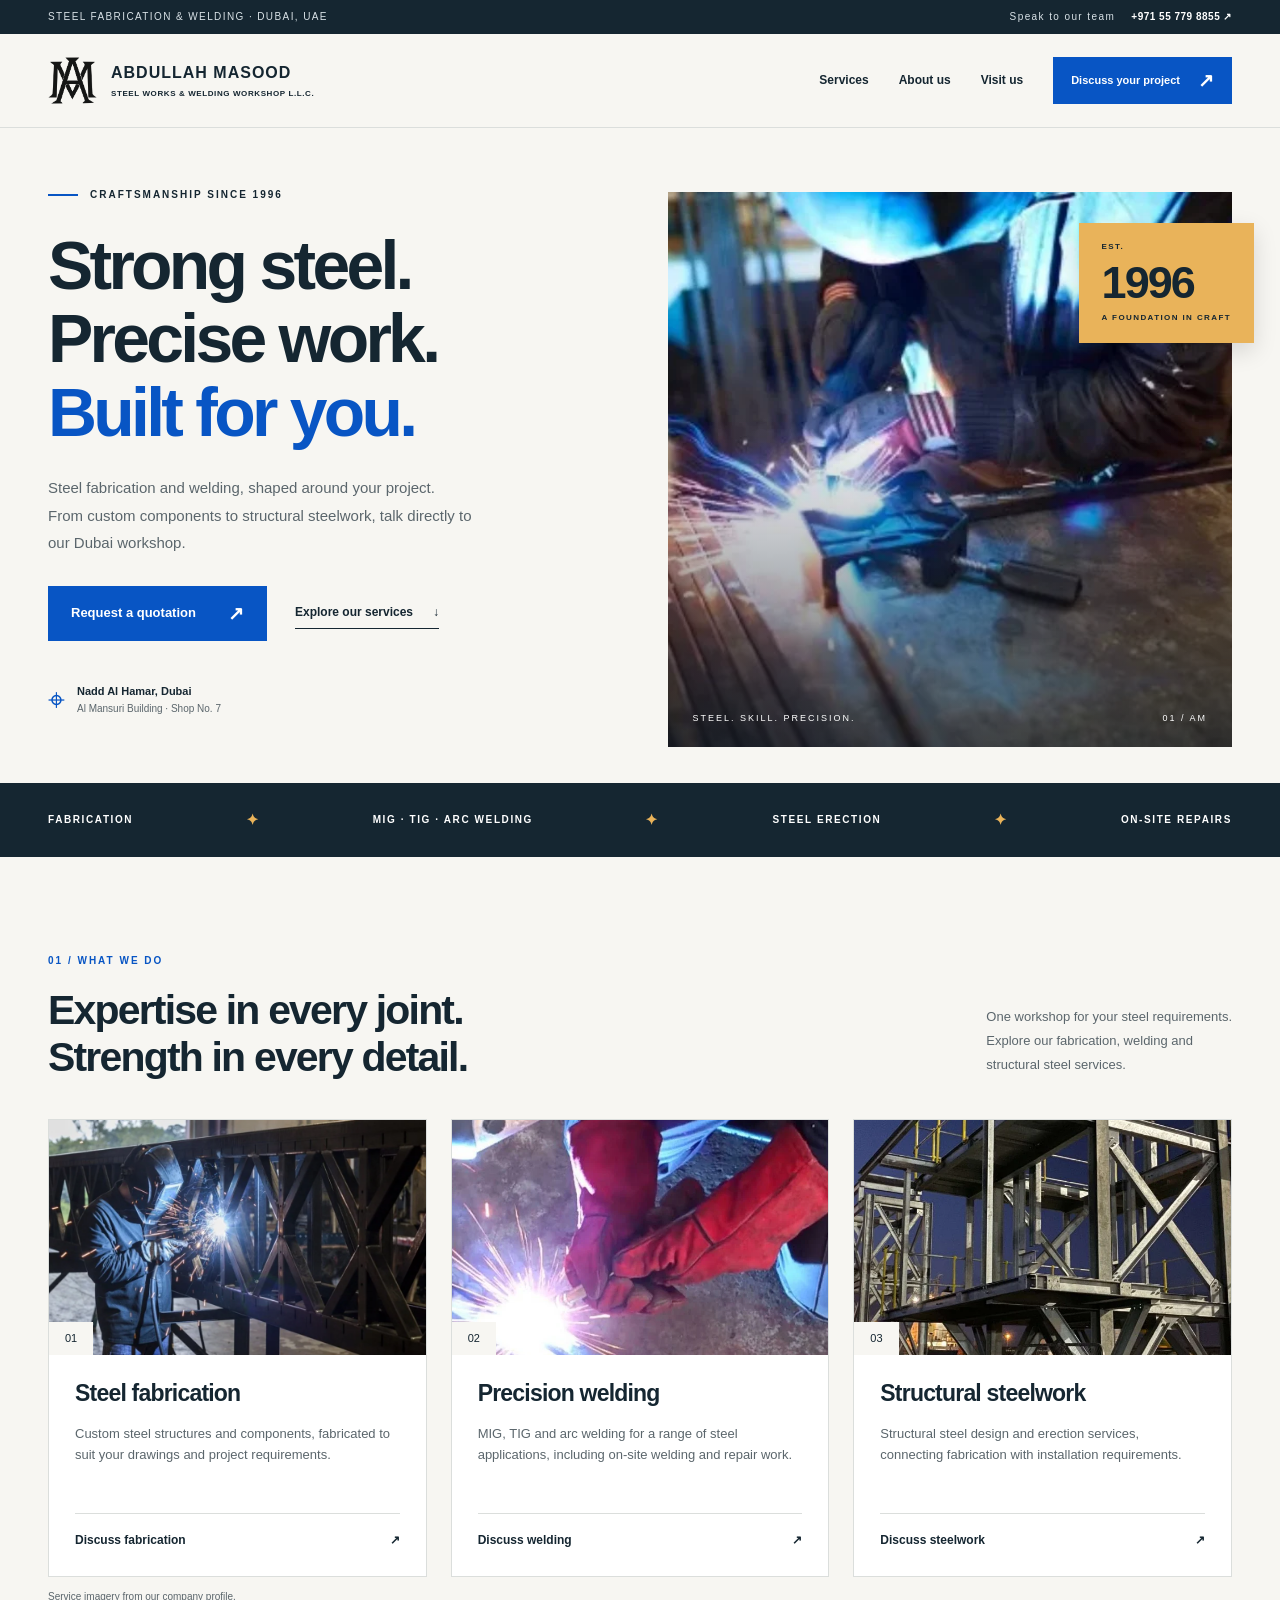
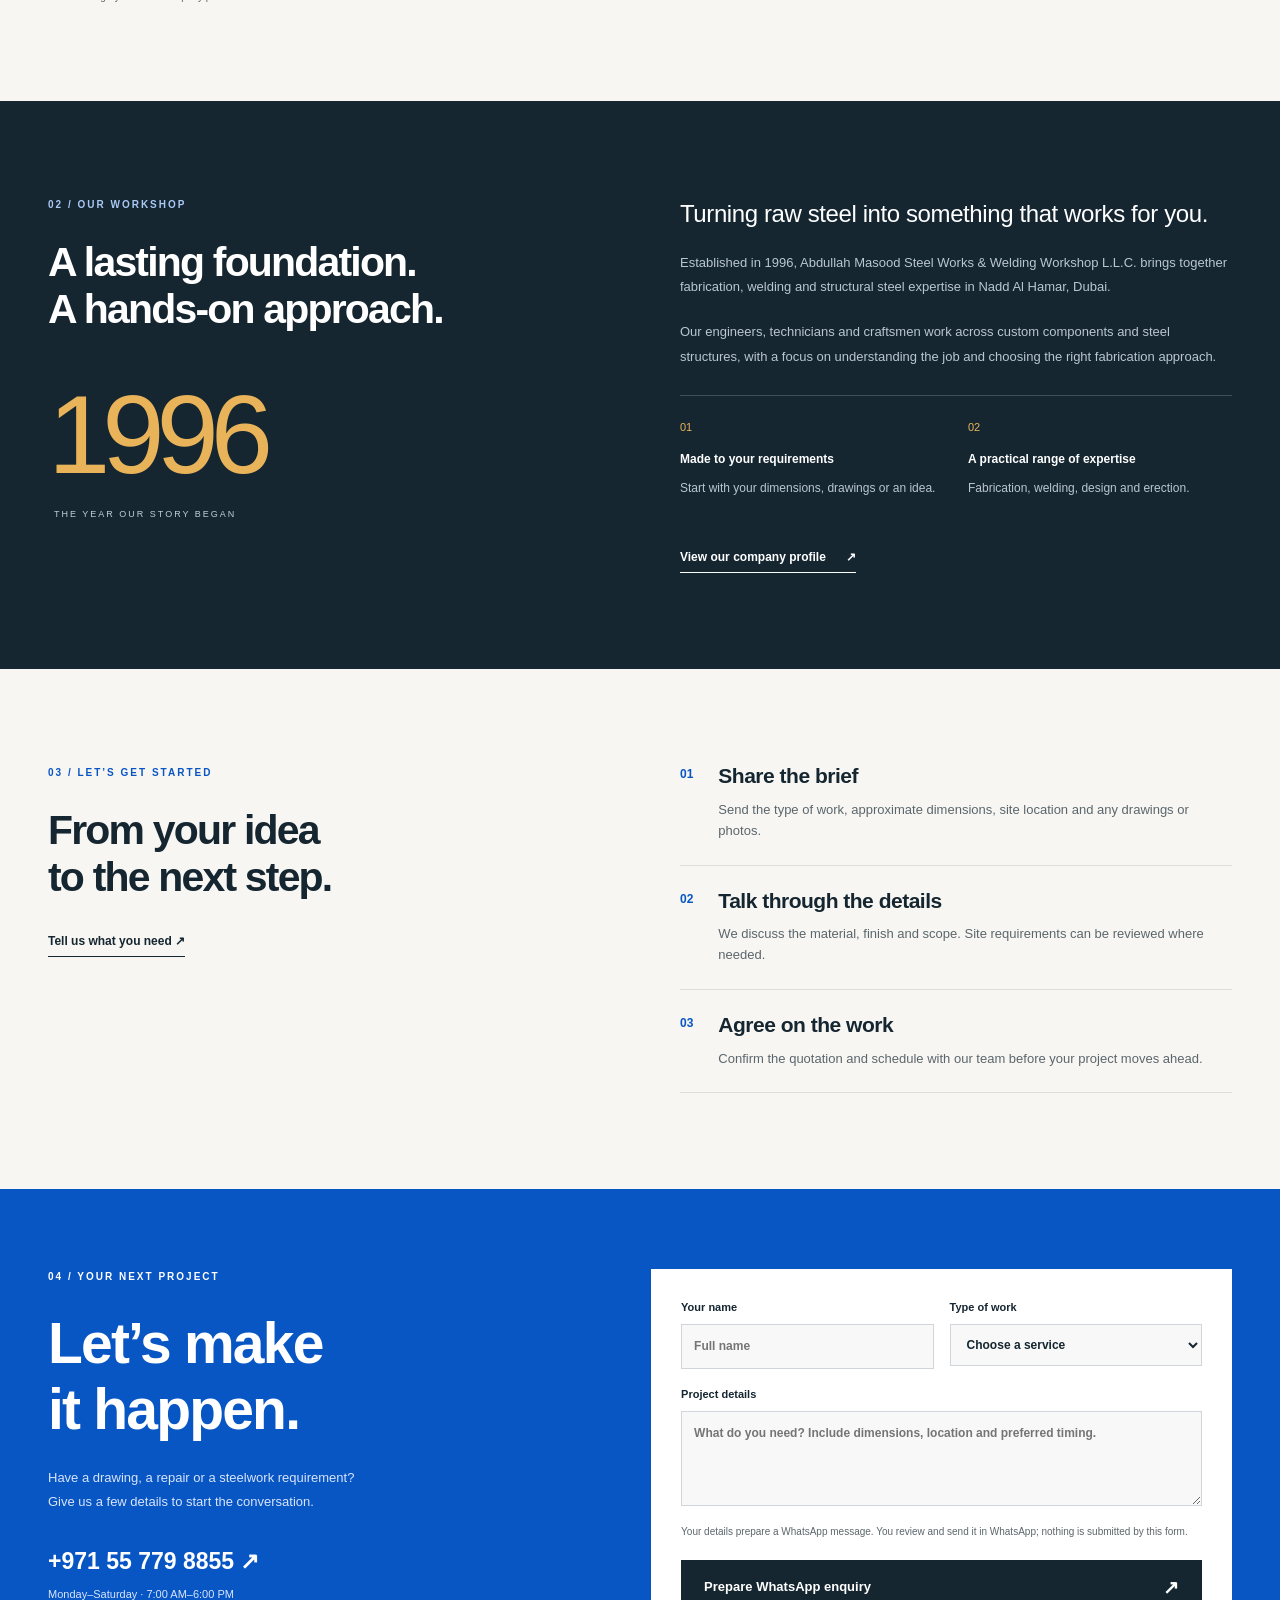
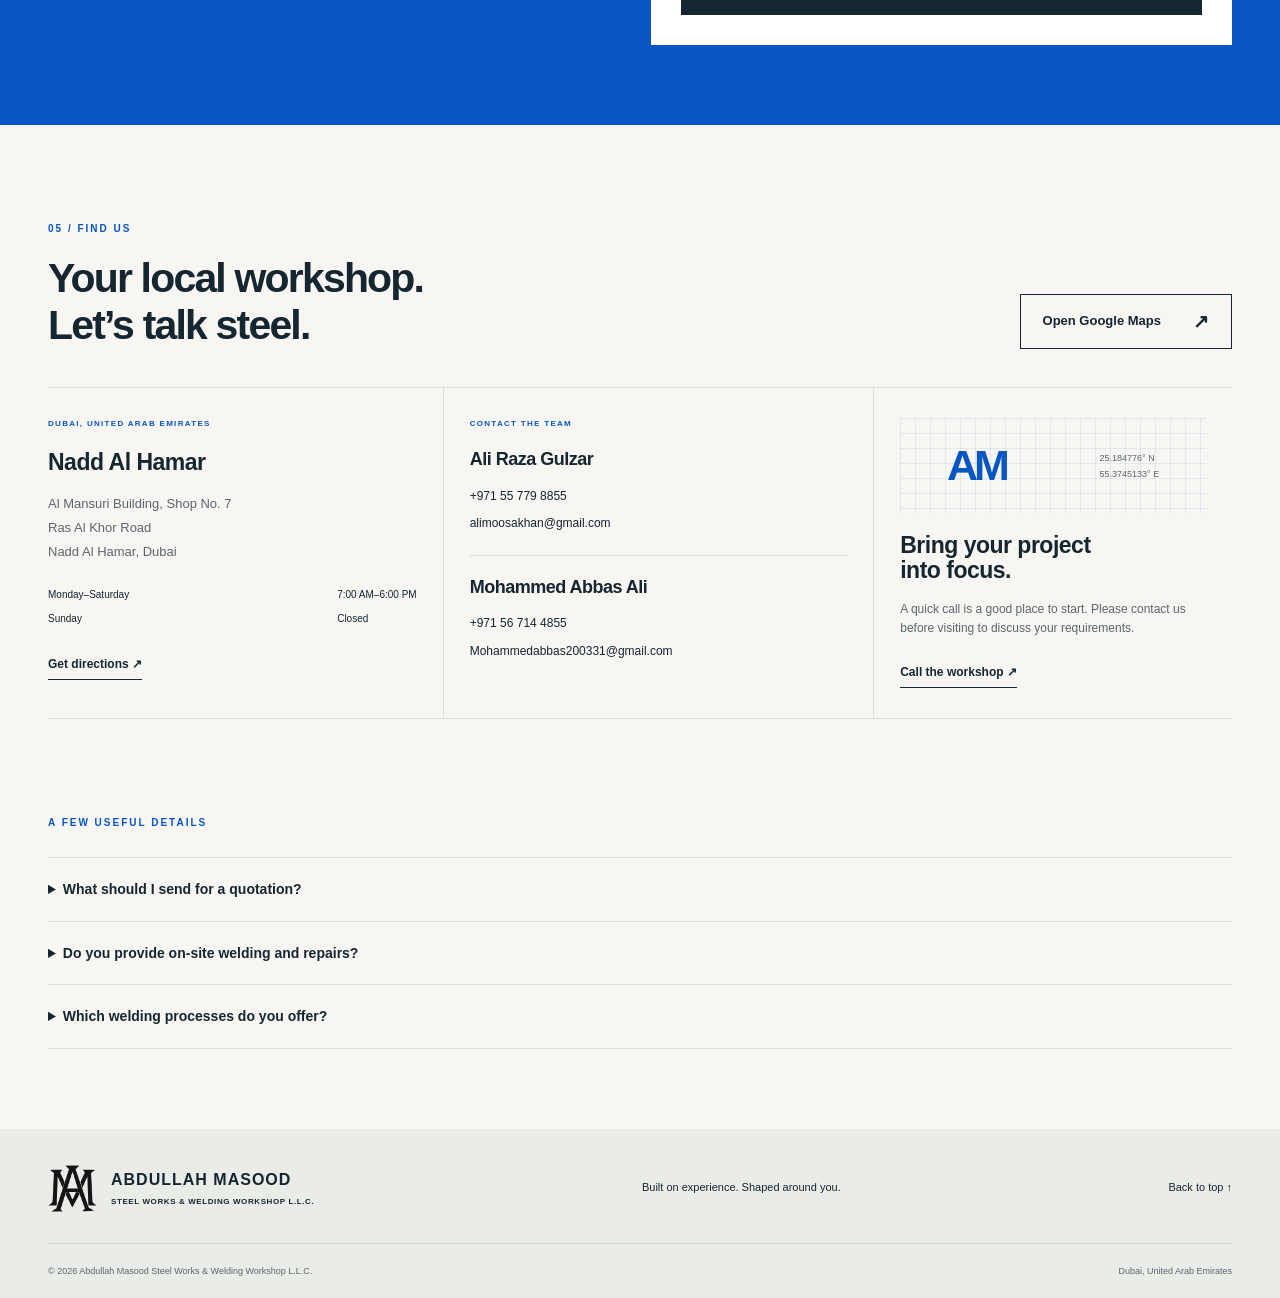
==== index.html @ 9a71a1d5 "Add files via upload" ====
<!doctype html>
<html lang="en">
<head>
  <meta charset="utf-8">
  <meta name="viewport" content="width=device-width,initial-scale=1">
  <meta name="theme-color" content="#102332">
  <title>Steel Fabrication & Welding in Dubai | Abdullah Masood Steel Works</title>
  <meta name="description" content="Abdullah Masood Steel Works & Welding Workshop L.L.C. Established in 1996. Steel fabrication, welding, erection and on-site repairs in Nadd Al Hamar, Dubai. Call 055 779 8855.">
  <meta property="og:title" content="Abdullah Masood | Steel Works & Welding, Dubai">
  <meta property="og:description" content="Steel fabrication. Precision welding. Built around your project. Speak to our Dubai workshop.">
  <meta property="og:type" content="website">
  <link rel="icon" href="assets/logo.png" type="image/png">
  <link rel="preload" as="image" href="assets/hero.webp">
  <link rel="stylesheet" href="styles.css">
  <script src="app.js" defer></script>
  <script type="application/ld+json">{"@context":"https://schema.org","@type":"LocalBusiness","name":"Abdullah Masood Steel Works & Welding Workshop L.L.C.","telephone":"+971557798855","email":"alimoosakhan@gmail.com","foundingDate":"1996","address":{"@type":"PostalAddress","streetAddress":"Al Mansuri Building, Shop No 7, Ras Al Khor Road, Nadd Al Hamar","addressLocality":"Dubai","addressCountry":"AE"},"geo":{"@type":"GeoCoordinates","latitude":25.184776,"longitude":55.3745133},"hasMap":"https://maps.app.goo.gl/dVoTqFdna1GyqknK7","openingHoursSpecification":[{"@type":"OpeningHoursSpecification","dayOfWeek":["Monday","Tuesday","Wednesday","Thursday","Friday","Saturday"],"opens":"07:00","closes":"18:00"}]}</script>
</head>
<body>
<a class="skip" href="#main">Skip to content</a>
<div class="topbar"><div class="wrap"><span>STEEL FABRICATION & WELDING · DUBAI, UAE</span><a href="tel:+971557798855">Speak to our team <b>+971 55 779 8855 ↗</b></a></div></div>
<header class="header"><div class="wrap nav-wrap">
  <a class="brand" href="#home" aria-label="Abdullah Masood home"><img src="assets/logo.png" width="54" height="54" alt="Abdullah Masood logo"><span>ABDULLAH MASOOD<small>STEEL WORKS & WELDING WORKSHOP L.L.C.</small></span></a>
  <button class="menu-toggle" aria-expanded="false" aria-controls="navigation">Menu <span aria-hidden="true">☰</span></button>
  <nav id="navigation" aria-label="Main navigation"><a href="#services">Services</a><a href="#about">About us</a><a href="#contact">Visit us</a><a class="button compact" href="#quote">Discuss your project <span>↗</span></a></nav>
</div></header>
<main id="main">
<section class="hero" id="home"><div class="hero-grid wrap">
  <div class="hero-copy"><p class="eyebrow"><span class="line"></span> CRAFTSMANSHIP SINCE 1996</p><h1>Strong steel.<br>Precise work.<br><em>Built for you.</em></h1><p class="intro">Steel fabrication and welding, shaped around your project. From custom components to structural steelwork, talk directly to our Dubai workshop.</p><div class="actions"><a class="button" href="#quote">Request a quotation <span>↗</span></a><a class="text-link" href="#services">Explore our services <span>↓</span></a></div><div class="hero-detail"><span class="pin" aria-hidden="true">⌖</span><div><b>Nadd Al Hamar, Dubai</b><span>Al Mansuri Building · Shop No. 7</span></div></div></div>
  <div class="hero-visual"><img class="hero-photo" src="assets/hero.webp" width="1070" height="637" alt="Close-up welding photograph from the company profile" fetchpriority="high"><div class="photo-label"><span>STEEL. SKILL. PRECISION.</span><span>01 / AM</span></div><div class="since"><span>EST.</span><strong>1996</strong><span>A FOUNDATION IN CRAFT</span></div></div>
</div></section>
<div class="capabilities"><div class="wrap"><span>FABRICATION</span><i>✦</i><span>MIG · TIG · ARC WELDING</span><i>✦</i><span>STEEL ERECTION</span><i>✦</i><span>ON-SITE REPAIRS</span></div></div>
<section class="section wrap" id="services"><div class="section-head"><div><p class="eyebrow blue">01 / WHAT WE DO</p><h2>Expertise in every joint.<br>Strength in every detail.</h2></div><p>One workshop for your steel requirements.<br>Explore our fabrication, welding and<br class="desktop"> structural steel services.</p></div>
<div class="service-grid">
<article class="service-card"><div class="service-image"><img src="assets/fabrication.webp" width="1028" height="582" loading="lazy" alt="Steel fabrication imagery from the company profile"><span>01</span></div><div class="service-body"><h3>Steel fabrication</h3><p>Custom steel structures and components, fabricated to suit your drawings and project requirements.</p><a href="#quote" data-service="Steel fabrication">Discuss fabrication <span>↗</span></a></div></article>
<article class="service-card"><div class="service-image"><img src="assets/welding.webp" width="724" height="839" loading="lazy" alt="Welding process shown in the company profile"><span>02</span></div><div class="service-body"><h3>Precision welding</h3><p>MIG, TIG and arc welding for a range of steel applications, including on-site welding and repair work.</p><a href="#quote" data-service="Welding & repairs">Discuss welding <span>↗</span></a></div></article>
<article class="service-card"><div class="service-image"><img src="assets/structure.webp" width="680" height="955" loading="lazy" alt="Structural steel frame illustrated in the company profile"><span>03</span></div><div class="service-body"><h3>Structural steelwork</h3><p>Structural steel design and erection services, connecting fabrication with installation requirements.</p><a href="#quote" data-service="Structural steelwork">Discuss steelwork <span>↗</span></a></div></article>
</div><p class="image-note">Service imagery from our company profile.</p></section>
<section class="about section" id="about"><div class="wrap about-grid"><div class="about-title"><p class="eyebrow">02 / OUR WORKSHOP</p><h2>A lasting foundation.<br>A hands-on approach.</h2><div class="year-mark">1996<span>THE YEAR OUR STORY BEGAN</span></div></div><div class="about-copy"><p class="lead">Turning raw steel into something that works for you.</p><p>Established in 1996, Abdullah Masood Steel Works & Welding Workshop L.L.C. brings together fabrication, welding and structural steel expertise in Nadd Al Hamar, Dubai.</p><p>Our engineers, technicians and craftsmen work across custom components and steel structures, with a focus on understanding the job and choosing the right fabrication approach.</p><div class="values"><div><span>01</span><b>Made to your requirements</b><p>Start with your dimensions, drawings or an idea.</p></div><div><span>02</span><b>A practical range of expertise</b><p>Fabrication, welding, design and erection.</p></div></div><a class="text-link light" href="assets/company-profile.pdf" target="_blank" rel="noopener">View our company profile <span>↗</span></a></div></div></section>
<section class="section wrap process"><div><p class="eyebrow blue">03 / LET’S GET STARTED</p><h2>From your idea<br>to the next step.</h2><a class="text-link" href="#quote">Tell us what you need ↗</a></div><ol><li><span>01</span><div><h3>Share the brief</h3><p>Send the type of work, approximate dimensions, site location and any drawings or photos.</p></div></li><li><span>02</span><div><h3>Talk through the details</h3><p>We discuss the material, finish and scope. Site requirements can be reviewed where needed.</p></div></li><li><span>03</span><div><h3>Agree on the work</h3><p>Confirm the quotation and schedule with our team before your project moves ahead.</p></div></li></ol></section>
<section class="quote-section" id="quote"><div class="wrap quote-grid"><div><p class="eyebrow">04 / YOUR NEXT PROJECT</p><h2>Let’s make<br>it happen.</h2><p>Have a drawing, a repair or a steelwork requirement?<br>Give us a few details to start the conversation.</p><a class="quote-phone" href="tel:+971557798855">+971 55 779 8855 ↗</a><span class="quote-hours">Monday–Saturday · 7:00 AM–6:00 PM</span></div><form id="quote-form"><div class="form-row"><label>Your name<input name="name" autocomplete="name" maxlength="80" required placeholder="Full name"></label><label>Type of work<select name="service" id="service" required><option value="">Choose a service</option><option>Steel fabrication</option><option>Welding & repairs</option><option>Structural steelwork</option><option>Other enquiry</option></select></label></div><label>Project details<textarea name="details" rows="3" maxlength="1500" required placeholder="What do you need? Include dimensions, location and preferred timing."></textarea></label><p class="form-help">Your details prepare a WhatsApp message. You review and send it in WhatsApp; nothing is submitted by this form.</p><button class="button quote-submit" type="submit">Prepare WhatsApp enquiry <span>↗</span></button><div id="enquiry-result" hidden aria-live="polite"><p>Your enquiry is ready. Open WhatsApp to review it and attach any drawings or photos.</p><a id="whatsapp-enquiry" class="text-link" target="_blank" rel="noopener">Continue in WhatsApp ↗</a></div><noscript><p>Call <a href="tel:+971557798855">055 779 8855</a> or <a href="mailto:alimoosakhan@gmail.com">email the workshop</a> to request a quotation.</p></noscript></form></div></section>
<section class="section wrap" id="contact"><div class="section-head"><div><p class="eyebrow blue">05 / FIND US</p><h2>Your local workshop.<br>Let’s talk steel.</h2></div><a class="button outline" href="https://maps.app.goo.gl/dVoTqFdna1GyqknK7" target="_blank" rel="noopener">Open Google Maps <span>↗</span></a></div><div class="contact-grid"><div class="address-panel"><span class="eyebrow blue">DUBAI, UNITED ARAB EMIRATES</span><h3>Nadd Al Hamar</h3><address>Al Mansuri Building, Shop No. 7<br>Ras Al Khor Road<br>Nadd Al Hamar, Dubai</address><div class="hours"><span>Monday–Saturday</span><b>7:00 AM–6:00 PM</b><span>Sunday</span><b>Closed</b></div><a class="text-link" href="https://maps.app.goo.gl/dVoTqFdna1GyqknK7" target="_blank" rel="noopener">Get directions ↗</a></div><div class="contact-person"><p class="eyebrow blue">CONTACT THE TEAM</p><h3>Ali Raza Gulzar</h3><a href="tel:+971557798855">+971 55 779 8855</a><a href="mailto:alimoosakhan@gmail.com">alimoosakhan@gmail.com</a><hr><h3>Mohammed Abbas Ali</h3><a href="tel:+971567144855">+971 56 714 4855</a><a href="mailto:Mohammedabbas200331@gmail.com">Mohammedabbas200331@gmail.com</a></div><div class="contact-note"><div class="grid-art" aria-hidden="true"><span>AM</span><i>25.184776° N<br>55.3745133° E</i></div><h3>Bring your project<br>into focus.</h3><p>A quick call is a good place to start. Please contact us before visiting to discuss your requirements.</p><a class="text-link" href="tel:+971557798855">Call the workshop ↗</a></div></div></section>
<section class="wrap faq"><p class="eyebrow blue">A FEW USEFUL DETAILS</p><details><summary>What should I send for a quotation?</summary><p>Send your dimensions, preferred material and finish, site location and any drawings or reference photos. The team will discuss anything else needed to assess the work.</p></details><details><summary>Do you provide on-site welding and repairs?</summary><p>Yes. On-site welding and repair solutions are included in our services. Contact the workshop to discuss your location, access and the work required.</p></details><details><summary>Which welding processes do you offer?</summary><p>Our company profile lists MIG, TIG and arc welding. The appropriate process depends on the material and project requirements.</p></details></section>
</main>
<footer><div class="wrap footer-top"><a class="brand" href="#home"><img src="assets/logo.png" width="48" height="48" alt=""><span>ABDULLAH MASOOD<small>STEEL WORKS & WELDING WORKSHOP L.L.C.</small></span></a><span>Built on experience. Shaped around you.</span><a href="#home">Back to top ↑</a></div><div class="wrap footer-bottom"><span>© <span id="year">2026</span> Abdullah Masood Steel Works & Welding Workshop L.L.C.</span><span>Dubai, United Arab Emirates</span></div></footer>
<div class="mobile-actions"><a href="tel:+971557798855">Call workshop ↗</a><a href="#quote">Request a quote ↗</a></div>
</body></html>
---- styles.css ----
:root{--ink:#152631;--muted:#5b666c;--blue:#0855c4;--cream:#f7f6f2;--line:#dbdedc;--gold:#e9b35a}*{box-sizing:border-box}html{scroll-behavior:smooth;scroll-padding-top:100px}body{margin:0;font-family:Arial,Helvetica,sans-serif;color:var(--ink);background:var(--cream);line-height:1.6}a{color:inherit;text-decoration:none}button,input,select,textarea{font:inherit}button,a,input,textarea,select,summary{-webkit-tap-highlight-color:transparent}a:focus-visible,button:focus-visible,input:focus-visible,select:focus-visible,textarea:focus-visible,summary:focus-visible{outline:3px solid #c38b31;outline-offset:5px}img{max-width:100%;display:block}p{margin:0 0 20px}.wrap{width:min(1240px,calc(100% - 96px));margin:auto}.topbar{background:var(--ink);color:#d9e2e7;font-size:10px;letter-spacing:1.4px;padding:9px 0}.topbar .wrap{display:flex;justify-content:space-between}.topbar b{margin-left:12px;color:white;letter-spacing:.5px}.header{position:sticky;top:0;background:rgba(247,246,242,.98);z-index:20;border-bottom:1px solid var(--line)}.nav-wrap{display:flex;justify-content:space-between;align-items:center;min-height:93px;gap:20px}.brand{display:flex;gap:14px;align-items:center;flex-shrink:0}.brand img{width:49px;height:49px;object-fit:contain;mix-blend-mode:multiply}.brand span{font-size:16px;font-weight:800;letter-spacing:1px;line-height:1.4}.brand small{display:block;font-size:8px;letter-spacing:.6px;margin-top:4px}nav{display:flex;align-items:center;gap:30px;font-size:12px;font-weight:600}nav>a:not(.button):hover,.text-link:hover{color:var(--blue)}.button{display:inline-flex;align-items:center;justify-content:space-between;gap:32px;padding:16px 22px;background:var(--blue);color:white;font-weight:600;font-size:13px;border:1px solid var(--blue);cursor:pointer;transition:background .2s,transform .2s}.button:hover{background:#073b85;transform:translateY(-2px)}.button span{font-size:19px;line-height:1}.button.compact{padding:13px 17px;gap:18px;font-size:11px}.menu-toggle{display:none}.hero{overflow:hidden}.hero-grid{display:grid;grid-template-columns:1fr 1fr;min-height:655px;gap:55px;align-items:center}.hero-copy{padding:58px 0}.eyebrow{font-size:10px;font-weight:700;letter-spacing:2px;margin-bottom:26px;display:flex;align-items:center;gap:12px}.blue{color:var(--blue)}.line{display:inline-block;width:30px;height:2px;background:var(--blue)}h1,h2,h3{line-height:1.08;letter-spacing:-1.7px;margin:0}h1{font-size:clamp(52px,5.3vw,76px);font-weight:700;letter-spacing:-3.7px}h1 em{font-style:normal;color:var(--blue)}.intro{color:var(--muted);font-size:15px;line-height:1.85;max-width:425px;margin:25px 0 29px}.actions{display:flex;gap:28px;align-items:center;flex-wrap:wrap}.text-link{display:inline-flex;gap:20px;align-items:center;font-size:12px;font-weight:700;border-bottom:1px solid currentColor;padding:5px 0}.hero-detail{display:flex;align-items:center;gap:12px;margin-top:35px;font-size:11px}.hero-detail b,.hero-detail div span{display:block}.hero-detail div span{color:var(--muted);font-size:10px}.pin{font-size:30px;color:var(--blue)}.hero-visual{position:relative;height:555px;align-self:end;margin-bottom:36px}.hero-photo{height:100%;width:100%;object-fit:cover;object-position:47% center}.hero-visual:before{content:'';position:absolute;inset:0;background:linear-gradient(0deg,rgba(6,19,34,.65),transparent 60%);z-index:1}.photo-label{position:absolute;bottom:22px;left:25px;right:25px;display:flex;justify-content:space-between;font-size:9px;letter-spacing:2px;color:white;z-index:2}.since{position:absolute;top:31px;right:-22px;background:var(--gold);color:var(--ink);padding:18px 23px;z-index:2;box-shadow:0 8px 22px #0002}.since span{display:block;font-size:8px;font-weight:700;letter-spacing:1.4px}.since strong{display:block;font-size:45px;letter-spacing:-2px;line-height:1.3}.capabilities{background:var(--ink);color:white;padding:25px 0}.capabilities .wrap{display:flex;align-items:center;justify-content:space-between;gap:20px;font-size:10px;letter-spacing:1.6px;font-weight:600}.capabilities i{font-size:15px;color:var(--gold);font-style:normal}.section{padding-top:96px;padding-bottom:96px}.section-head{display:flex;justify-content:space-between;align-items:end;gap:45px;margin-bottom:38px}.section-head .eyebrow{margin-bottom:18px}h2{font-size:clamp(32px,3.2vw,45px);letter-spacing:-1.8px;line-height:1.15}.section-head>p{font-size:13px;color:var(--muted);line-height:1.85;margin-bottom:4px}.service-grid{display:grid;grid-template-columns:repeat(3,1fr);gap:24px}.service-card{background:white;border:1px solid var(--line)}.service-image{height:235px;position:relative;overflow:hidden;background:#d8dce0}.service-image img{height:100%;width:100%;object-fit:cover;transition:transform .4s}.service-card:hover img{transform:scale(1.04)}.service-image>span{position:absolute;left:0;bottom:0;background:var(--cream);font-size:11px;padding:8px 16px}.service-body{padding:26px}.service-body h3{font-size:23px;letter-spacing:-.8px}.service-body p{font-size:13px;color:var(--muted);margin:18px 0 23px;min-height:66px}.service-body a{display:flex;justify-content:space-between;font-size:12px;font-weight:bold;border-top:1px solid var(--line);padding-top:17px}.service-body a:hover{color:var(--blue)}.image-note{font-size:10px;color:var(--muted);margin:12px 0 0}.about{background:var(--ink);color:white}.about-grid{display:grid;grid-template-columns:1fr 1fr;gap:80px}.about-title .eyebrow{color:#a9c8f3}.year-mark{font-size:112px;letter-spacing:-8px;line-height:1.1;color:var(--gold);margin-top:40px}.year-mark span{font-size:9px;letter-spacing:2px;color:#c2cdd4;display:block;margin:13px 0 0 6px}.about-copy>p{color:#bac6cf;font-size:13px;line-height:1.9}.about-copy .lead{font-size:24px;line-height:1.4;color:white;letter-spacing:-.4px}.values{display:grid;grid-template-columns:1fr 1fr;gap:24px;border-top:1px solid #ffffff30;padding-top:23px;margin:25px 0}.values span{color:var(--gold);display:block;font-size:11px;margin-bottom:9px}.values b{font-size:12px}.values p{color:#bac6cf;font-size:12px;line-height:1.7;margin-top:7px}.light:hover{color:var(--gold)}.process{display:grid;grid-template-columns:1fr 1fr;gap:80px}.process .text-link{margin-top:25px}.process ol{list-style:none;margin:0;padding:0}.process li{display:flex;gap:25px;border-bottom:1px solid var(--line);padding:0 0 23px;margin-bottom:24px}.process li:last-child{margin-bottom:0}.process li>span{font-size:12px;color:var(--blue);font-weight:bold}.process h3{font-size:21px;letter-spacing:-.5px;margin-bottom:12px}.process li p{font-size:13px;color:var(--muted);margin:0}.quote-section{background:var(--blue);color:white;padding:80px 0}.quote-grid{display:grid;grid-template-columns:1fr 1.1fr;gap:75px}.quote-grid h2{font-size:57px;margin-bottom:24px}.quote-grid>div>p:not(.eyebrow){font-size:13px;color:#d8e5fc;line-height:1.8}.quote-phone{font-size:23px;font-weight:bold;display:block;margin-top:30px}.quote-hours{display:block;font-size:11px;color:#d8e5fc;margin-top:6px}form{background:white;color:var(--ink);padding:30px}.form-row{display:grid;grid-template-columns:1fr 1fr;gap:16px}label{display:block;font-size:11px;font-weight:bold;margin-bottom:17px}input,select,textarea{width:100%;min-width:0;background:#f7f8f7;border:1px solid #cfd5da;border-radius:0;color:var(--ink);padding:12px;font-size:12px;margin-top:7px}textarea{resize:vertical;min-height:95px}.form-help{font-size:10px;color:var(--muted);line-height:1.6;margin-top:-4px}.quote-submit{width:100%;background:var(--ink);border-color:var(--ink)}#enquiry-result{border-left:3px solid var(--blue);padding:12px 16px;background:#eff5ff;margin-top:18px}#enquiry-result p{font-size:12px;margin-bottom:4px}.outline{background:transparent;border-color:var(--ink);color:var(--ink)}.outline:hover{color:white;background:var(--ink)}.contact-grid{display:grid;grid-template-columns:1.1fr 1.2fr 1fr;border-top:1px solid var(--line);border-bottom:1px solid var(--line)}.contact-grid>div{padding:30px 26px}.contact-grid>div:first-child{padding-left:0}.contact-grid>div+div{border-left:1px solid var(--line)}.contact-grid h3{font-size:23px;letter-spacing:-.5px;margin-bottom:17px}.contact-grid .eyebrow{font-size:8px;letter-spacing:1.3px;margin-bottom:19px}address{font-style:normal;font-size:13px;line-height:1.85;color:var(--muted)}.hours{display:grid;grid-template-columns:1fr auto;gap:8px;font-size:10px;margin:23px 0}.hours b{font-weight:500}.contact-person>a{display:block;font-size:12px;overflow-wrap:anywhere;margin-bottom:8px}.contact-person>a:hover{color:var(--blue)}.contact-person h3{font-size:18px}.contact-person hr{border:0;border-top:1px solid var(--line);margin:22px 0}.contact-note p{font-size:12px;color:var(--muted)}.grid-art{height:95px;background:linear-gradient(#0855c416 1px,transparent 1px),linear-gradient(90deg,#0855c416 1px,transparent 1px);background-size:15px 15px;display:flex;align-items:center;justify-content:space-around;margin-bottom:20px}.grid-art span{font-size:43px;font-weight:900;letter-spacing:-4px;color:var(--blue)}.grid-art i{font-size:9px;font-style:normal;line-height:1.8;color:var(--muted)}.faq{padding-bottom:80px}.faq details{border-top:1px solid var(--line);padding:20px 0}.faq details:last-child{border-bottom:1px solid var(--line)}summary{cursor:pointer;font-size:14px;font-weight:bold}.faq details p{font-size:13px;color:var(--muted);margin:16px 0 0;max-width:820px}footer{background:#eaece8;padding:35px 0 20px}.footer-top{display:flex;justify-content:space-between;align-items:center;gap:20px;padding-bottom:30px}.footer-top>span,.footer-top>a:last-child{font-size:11px}.footer-bottom{font-size:9px;color:var(--muted);display:flex;justify-content:space-between;border-top:1px solid #cdd3cd;padding-top:20px}.mobile-actions{display:none}.skip{position:fixed;top:-100px;left:15px;background:white;padding:10px;z-index:100}.skip:focus{top:10px}
@media(min-width:1500px){.hero-grid{min-height:720px}.hero-visual{height:615px}.hero-copy{padding-top:60px}}
@media(max-width:1100px){.wrap{width:calc(100% - 56px)}nav{gap:18px}.brand span{font-size:13px}.brand small{font-size:7px}.hero-grid{gap:32px;min-height:610px}.hero-visual{height:515px}h1{font-size:59px}.actions{gap:16px}.actions .button{padding:14px 16px;gap:20px}.service-body{padding:20px}.service-body h3{font-size:20px}.about-grid,.process,.quote-grid{gap:40px}.contact-grid>div{padding:25px 17px}.contact-person>a{font-size:11px}.footer-top>span{display:none}}
@media(max-width:780px){.wrap{width:calc(100% - 40px)}.topbar{font-size:8px}.topbar a{display:none}.nav-wrap{min-height:78px}.brand img{width:39px;height:39px}.brand span{font-size:12px}.brand small{font-size:6px}.menu-toggle{display:flex;gap:10px;background:transparent;border:1px solid #bdc4c7;padding:9px 11px;font-size:11px;cursor:pointer}nav{display:none;position:absolute;left:0;right:0;top:78px;background:var(--cream);padding:24px;border-bottom:1px solid var(--line);box-shadow:0 15px 20px #0001}nav.open{display:flex;flex-direction:column;align-items:stretch;gap:20px}.hero-grid{grid-template-columns:1fr;gap:0}.hero-copy{padding:43px 0 32px}h1{font-size:58px;letter-spacing:-3px}.eyebrow{font-size:9px;margin-bottom:20px}.intro{font-size:14px;max-width:530px}.hero-detail{margin-top:25px}.hero-visual{height:365px;margin-bottom:25px;align-self:auto}.since{right:-8px;top:22px;padding:12px 18px}.since strong{font-size:35px}.capabilities{padding:19px 0}.capabilities .wrap{display:grid;grid-template-columns:1fr 1fr;gap:15px;font-size:8px;letter-spacing:1px}.capabilities i{display:none}.section{padding:62px 0}.section-head{display:block;margin-bottom:30px}.section-head>p{margin-top:23px}.section-head>.button{margin-top:24px}h2{font-size:35px}.service-grid{grid-template-columns:1fr;gap:24px}.service-image{height:260px}.service-body{padding:25px}.service-body h3{font-size:25px}.service-body p{min-height:0}.about-grid,.process,.quote-grid{grid-template-columns:1fr;gap:35px}.year-mark{font-size:85px;margin-top:25px}.about-copy .lead{font-size:23px}.values{gap:20px}.quote-section{padding:60px 0}.quote-grid h2{font-size:48px}.quote-phone{margin-top:20px}form{padding:24px}.contact-grid{grid-template-columns:1fr}.contact-grid>div{padding:28px 0}.contact-grid>div+div{border-left:0;border-top:1px solid var(--line)}.contact-person>a{font-size:14px}.contact-grid h3{font-size:23px}.hours{max-width:380px;font-size:12px}.contact-note{display:none}.faq{padding-bottom:60px}.footer-top{align-items:start}.footer-top>a:last-child{font-size:10px}.footer-bottom{display:block;font-size:9px}.footer-bottom>span{display:block;margin-bottom:7px}footer{padding-bottom:83px}.mobile-actions{display:grid;grid-template-columns:1fr 1fr;position:fixed;bottom:0;left:0;right:0;z-index:25;background:var(--ink);color:white;padding-bottom:env(safe-area-inset-bottom);box-shadow:0 -2px 15px #0002}.mobile-actions a{padding:16px 10px;text-align:center;font-size:12px;font-weight:bold}.mobile-actions a:last-child{background:var(--blue)}}
@media(max-width:390px){h1{font-size:51px}.brand{gap:8px}.brand span{font-size:10px}.brand small{font-size:5.5px}.form-row{grid-template-columns:1fr;gap:0}.actions{gap:18px}.hero-visual{height:315px}}
@media(prefers-reduced-motion:reduce){html{scroll-behavior:auto}*,*:before,*:after{transition:none!important}}
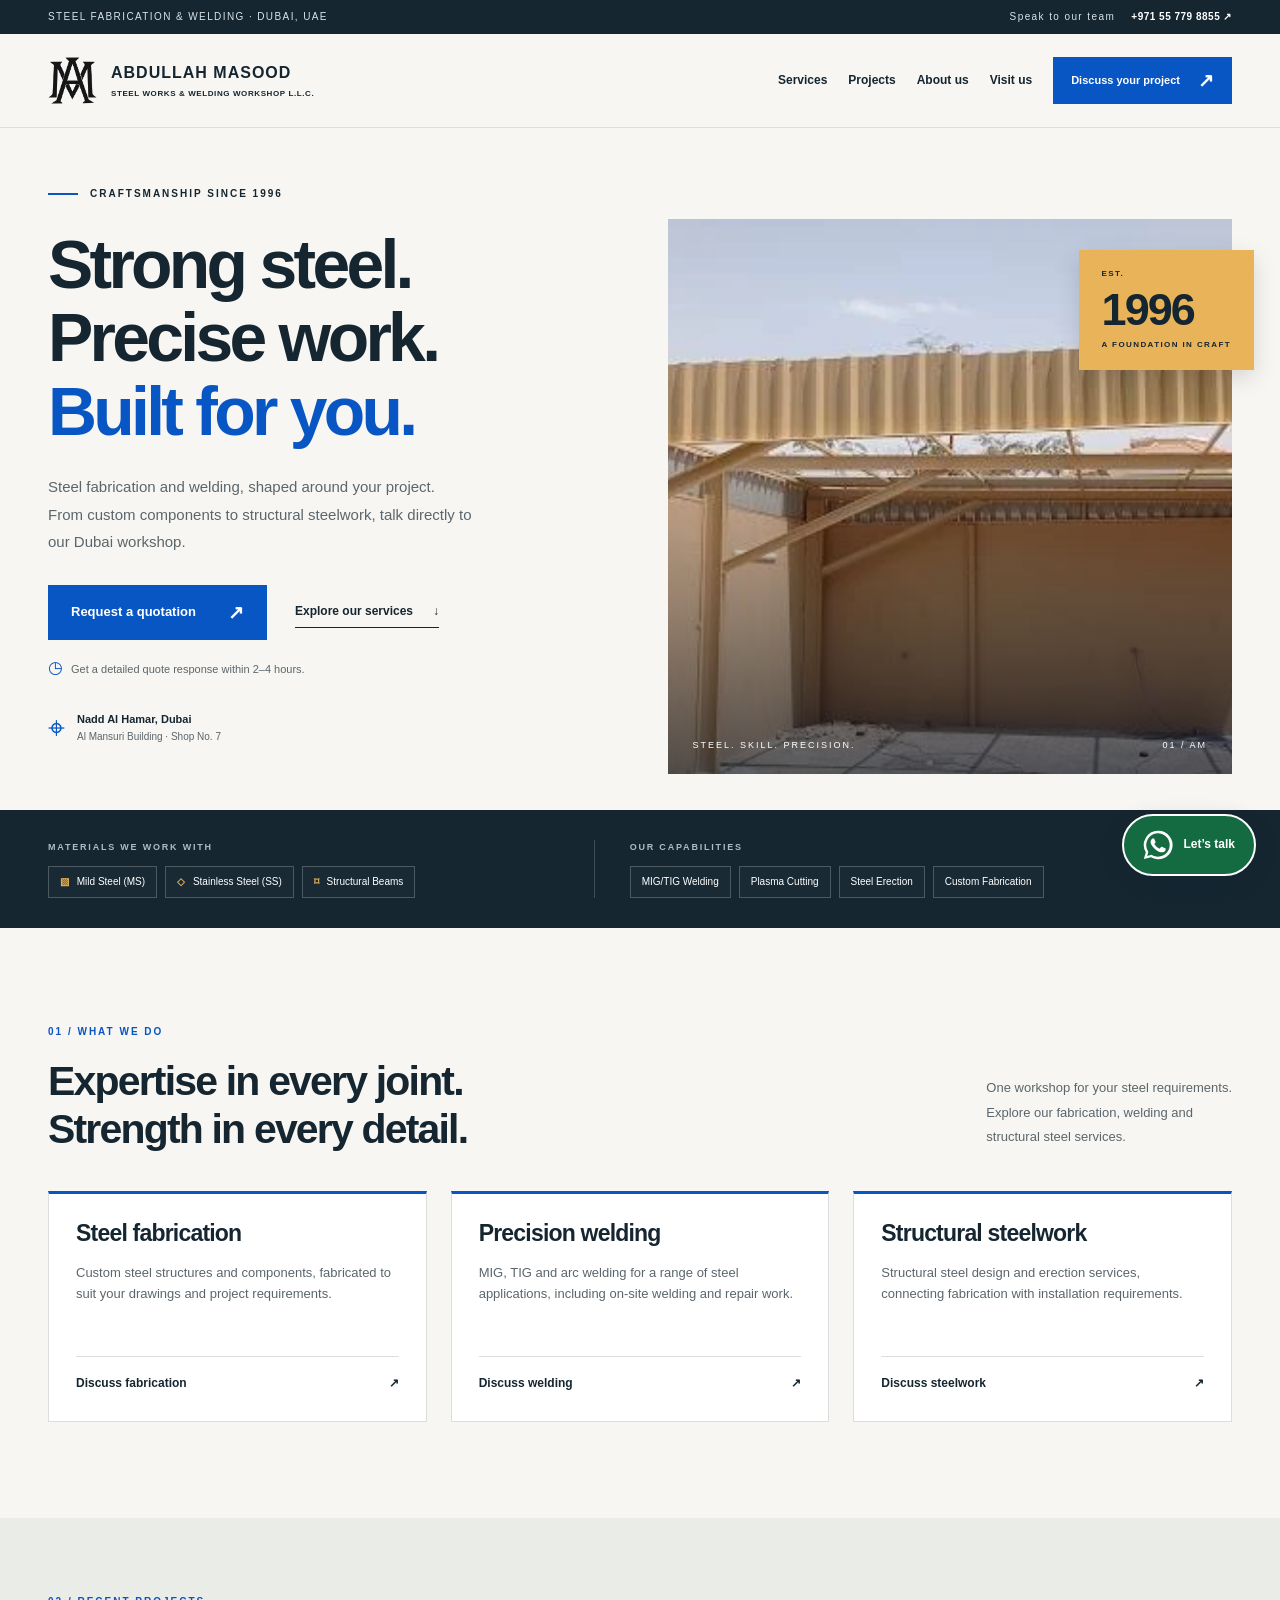
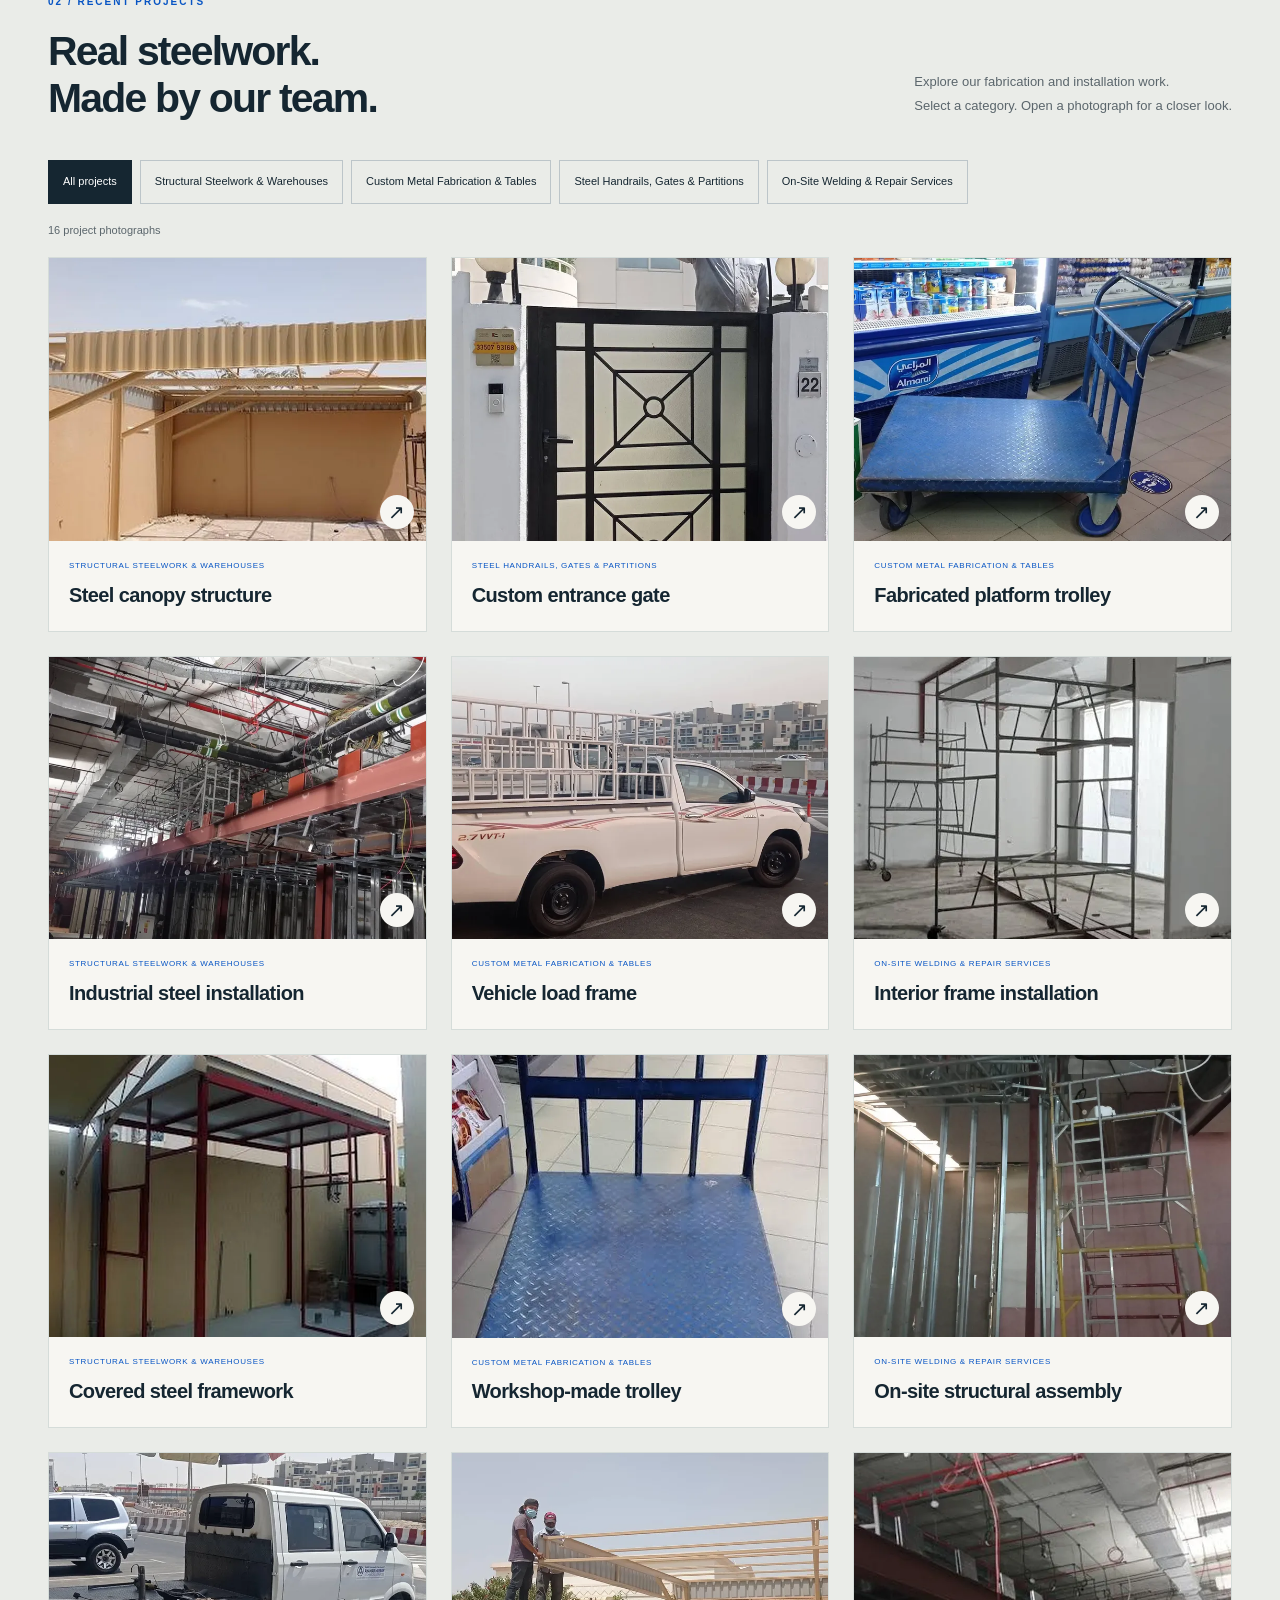
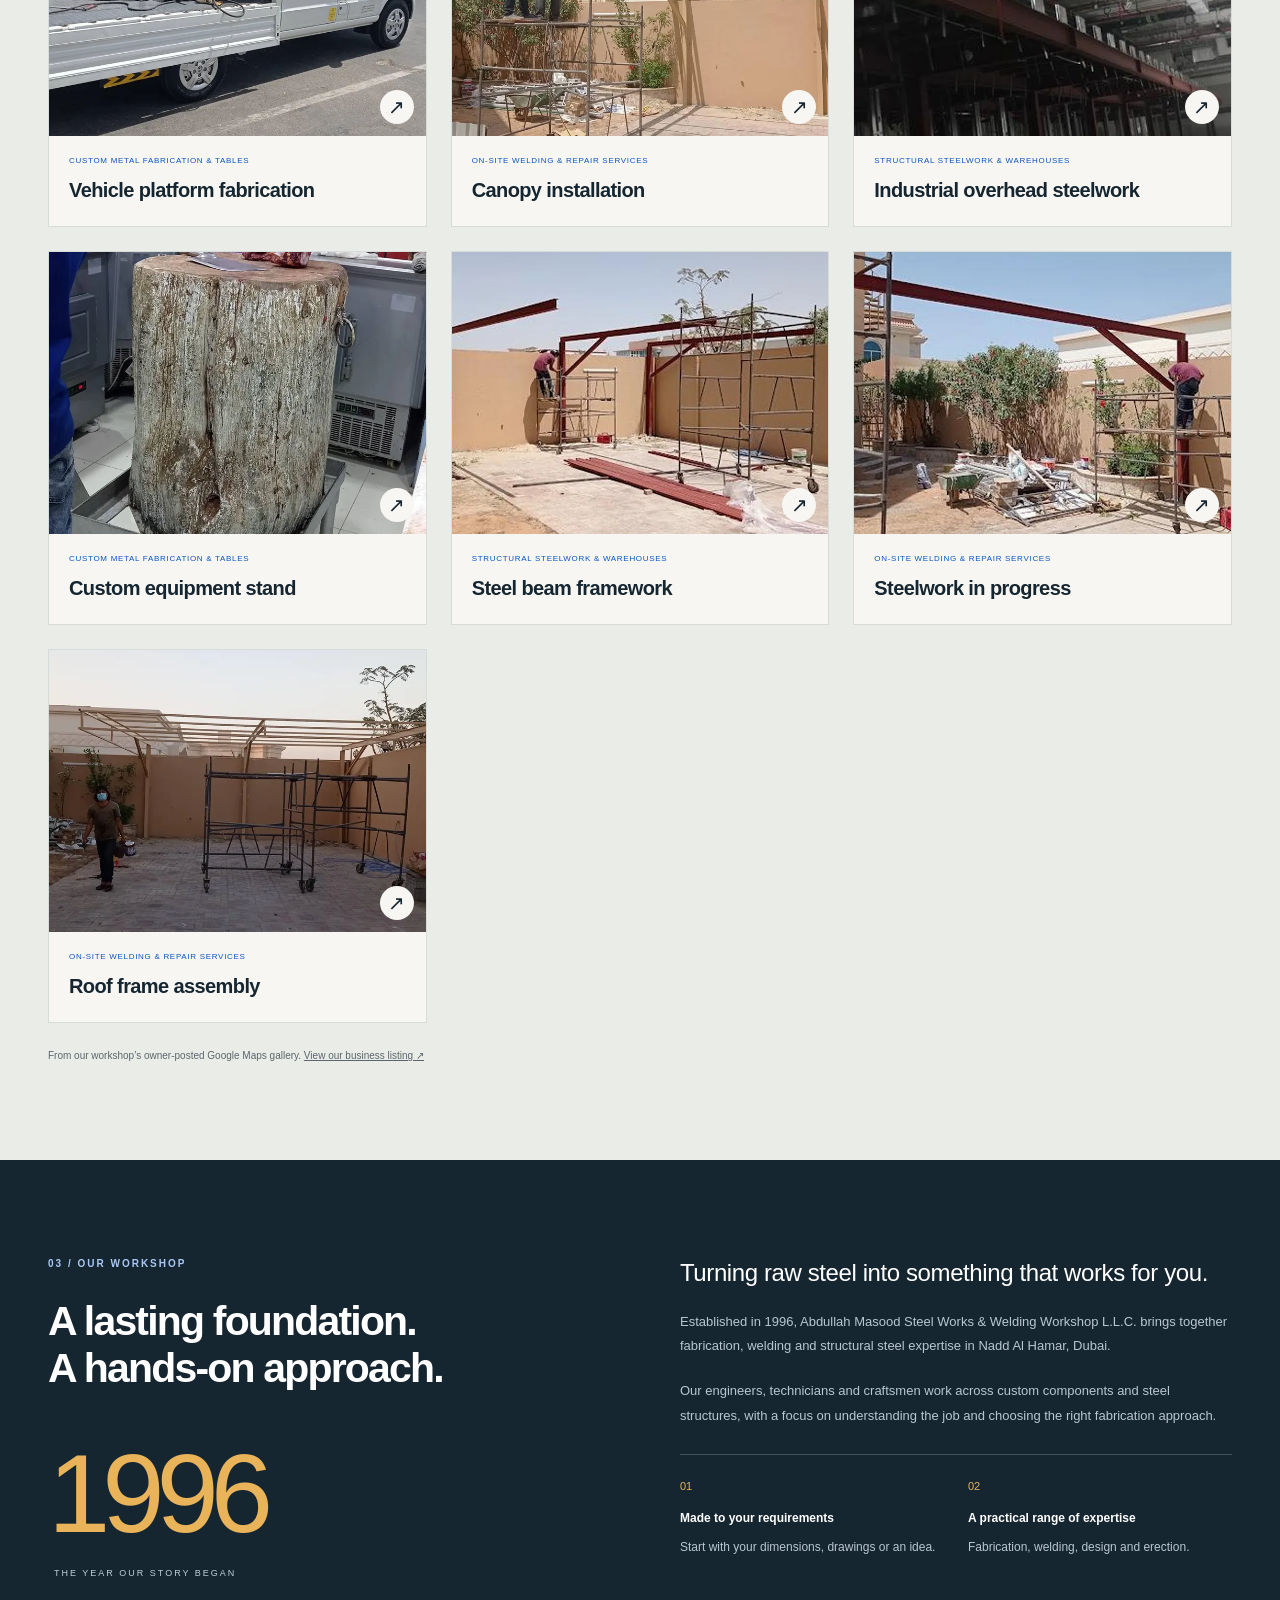
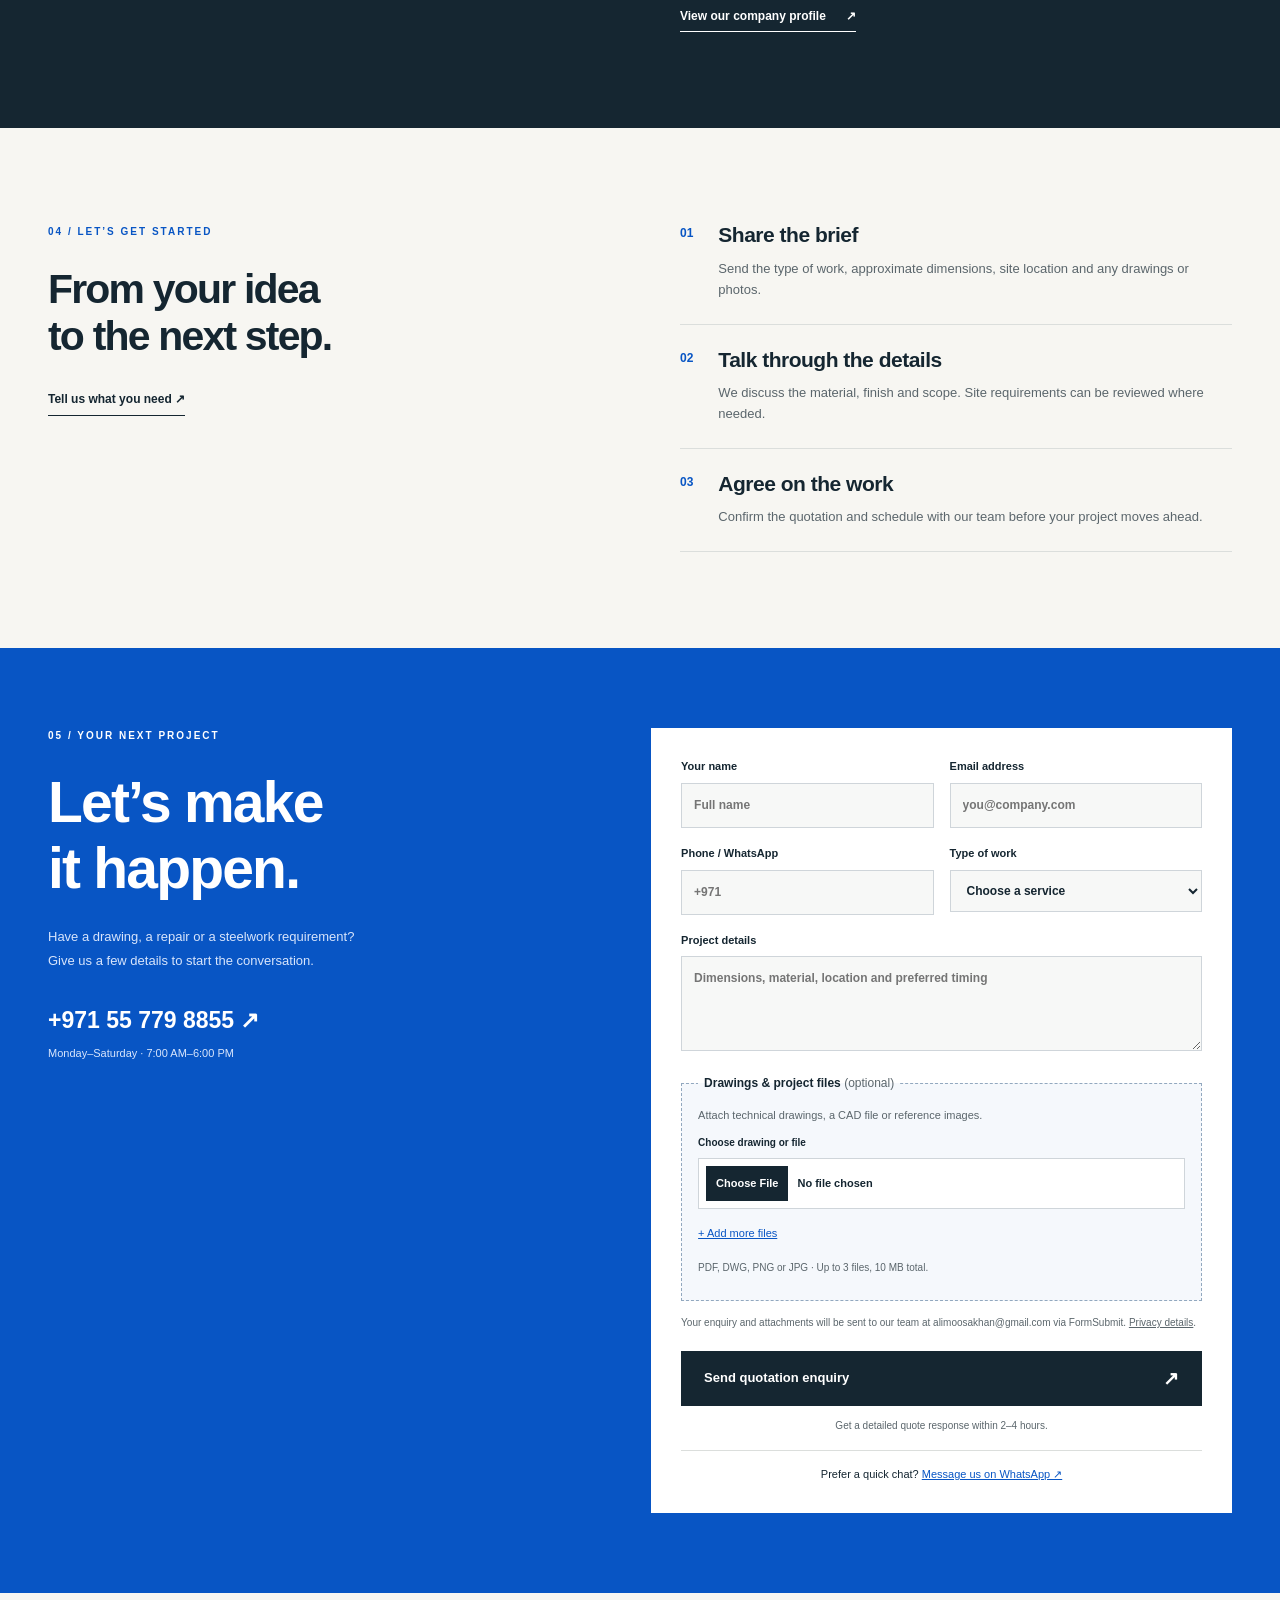
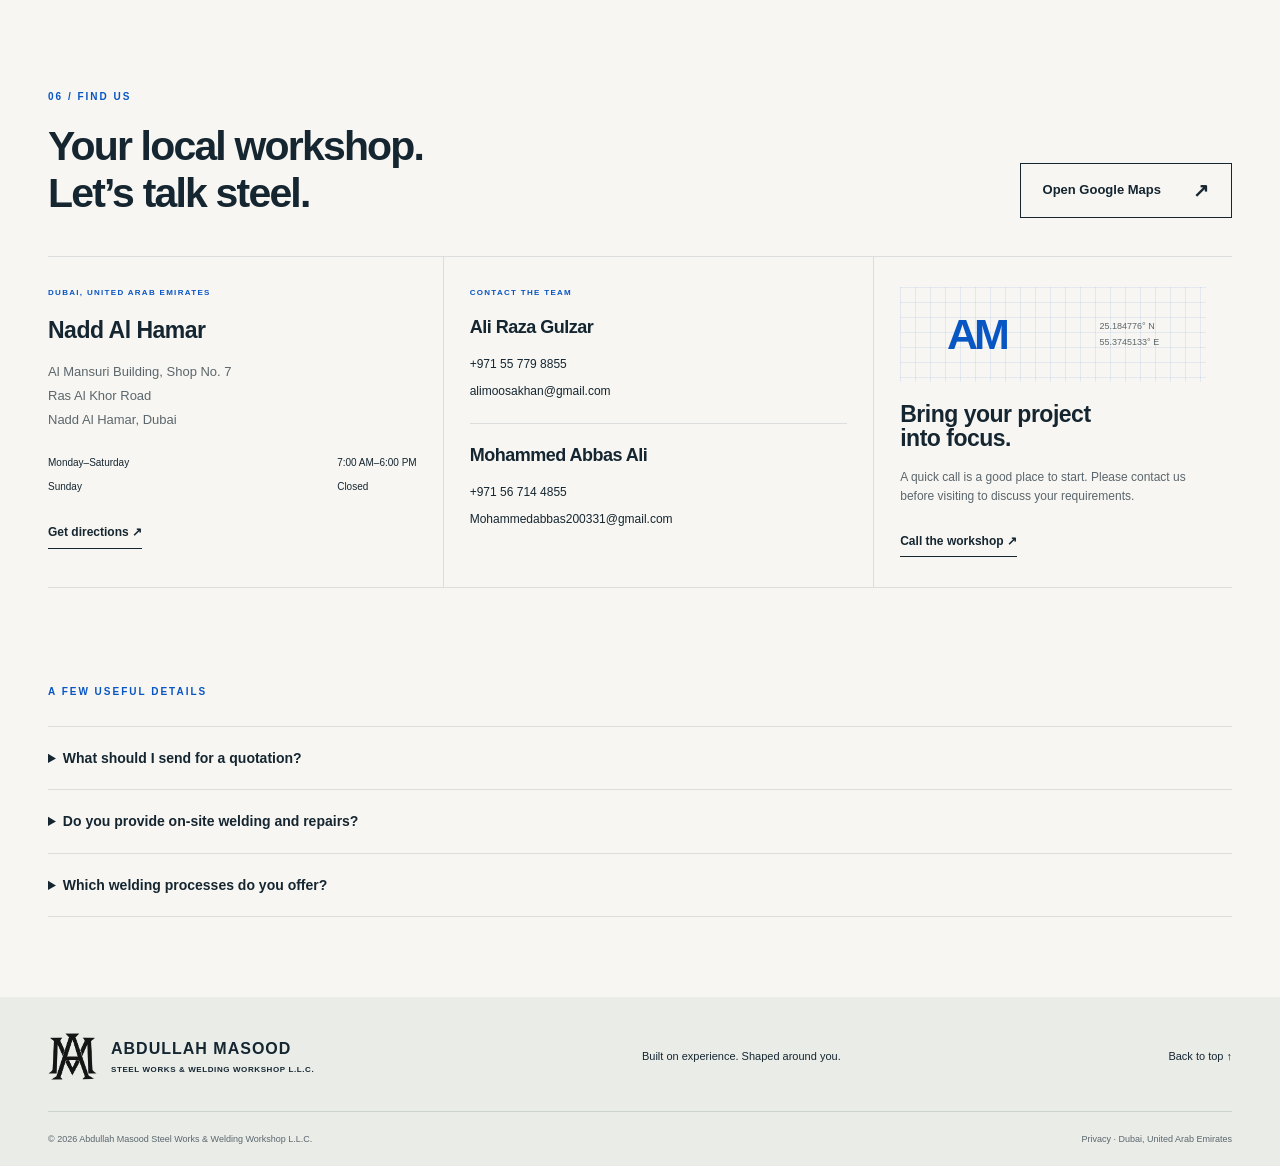
==== commit aa4fe8c0: "Add files via upload" ====
--- a/index.html
+++ b/index.html
@@ -1,46 +1,52 @@
-<!doctype html>
-<html lang="en">
-<head>
-  <meta charset="utf-8">
-  <meta name="viewport" content="width=device-width,initial-scale=1">
-  <meta name="theme-color" content="#102332">
-  <title>Steel Fabrication & Welding in Dubai | Abdullah Masood Steel Works</title>
-  <meta name="description" content="Abdullah Masood Steel Works & Welding Workshop L.L.C. Established in 1996. Steel fabrication, welding, erection and on-site repairs in Nadd Al Hamar, Dubai. Call 055 779 8855.">
-  <meta property="og:title" content="Abdullah Masood | Steel Works & Welding, Dubai">
-  <meta property="og:description" content="Steel fabrication. Precision welding. Built around your project. Speak to our Dubai workshop.">
-  <meta property="og:type" content="website">
-  <link rel="icon" href="assets/logo.png" type="image/png">
-  <link rel="preload" as="image" href="assets/hero.webp">
-  <link rel="stylesheet" href="styles.css">
-  <script src="app.js" defer></script>
-  <script type="application/ld+json">{"@context":"https://schema.org","@type":"LocalBusiness","name":"Abdullah Masood Steel Works & Welding Workshop L.L.C.","telephone":"+971557798855","email":"alimoosakhan@gmail.com","foundingDate":"1996","address":{"@type":"PostalAddress","streetAddress":"Al Mansuri Building, Shop No 7, Ras Al Khor Road, Nadd Al Hamar","addressLocality":"Dubai","addressCountry":"AE"},"geo":{"@type":"GeoCoordinates","latitude":25.184776,"longitude":55.3745133},"hasMap":"https://maps.app.goo.gl/dVoTqFdna1GyqknK7","openingHoursSpecification":[{"@type":"OpeningHoursSpecification","dayOfWeek":["Monday","Tuesday","Wednesday","Thursday","Friday","Saturday"],"opens":"07:00","closes":"18:00"}]}</script>
-</head>
-<body>
-<a class="skip" href="#main">Skip to content</a>
-<div class="topbar"><div class="wrap"><span>STEEL FABRICATION & WELDING · DUBAI, UAE</span><a href="tel:+971557798855">Speak to our team <b>+971 55 779 8855 ↗</b></a></div></div>
-<header class="header"><div class="wrap nav-wrap">
-  <a class="brand" href="#home" aria-label="Abdullah Masood home"><img src="assets/logo.png" width="54" height="54" alt="Abdullah Masood logo"><span>ABDULLAH MASOOD<small>STEEL WORKS & WELDING WORKSHOP L.L.C.</small></span></a>
-  <button class="menu-toggle" aria-expanded="false" aria-controls="navigation">Menu <span aria-hidden="true">☰</span></button>
-  <nav id="navigation" aria-label="Main navigation"><a href="#services">Services</a><a href="#about">About us</a><a href="#contact">Visit us</a><a class="button compact" href="#quote">Discuss your project <span>↗</span></a></nav>
-</div></header>
-<main id="main">
-<section class="hero" id="home"><div class="hero-grid wrap">
-  <div class="hero-copy"><p class="eyebrow"><span class="line"></span> CRAFTSMANSHIP SINCE 1996</p><h1>Strong steel.<br>Precise work.<br><em>Built for you.</em></h1><p class="intro">Steel fabrication and welding, shaped around your project. From custom components to structural steelwork, talk directly to our Dubai workshop.</p><div class="actions"><a class="button" href="#quote">Request a quotation <span>↗</span></a><a class="text-link" href="#services">Explore our services <span>↓</span></a></div><div class="hero-detail"><span class="pin" aria-hidden="true">⌖</span><div><b>Nadd Al Hamar, Dubai</b><span>Al Mansuri Building · Shop No. 7</span></div></div></div>
-  <div class="hero-visual"><img class="hero-photo" src="assets/hero.webp" width="1070" height="637" alt="Close-up welding photograph from the company profile" fetchpriority="high"><div class="photo-label"><span>STEEL. SKILL. PRECISION.</span><span>01 / AM</span></div><div class="since"><span>EST.</span><strong>1996</strong><span>A FOUNDATION IN CRAFT</span></div></div>
-</div></section>
-<div class="capabilities"><div class="wrap"><span>FABRICATION</span><i>✦</i><span>MIG · TIG · ARC WELDING</span><i>✦</i><span>STEEL ERECTION</span><i>✦</i><span>ON-SITE REPAIRS</span></div></div>
-<section class="section wrap" id="services"><div class="section-head"><div><p class="eyebrow blue">01 / WHAT WE DO</p><h2>Expertise in every joint.<br>Strength in every detail.</h2></div><p>One workshop for your steel requirements.<br>Explore our fabrication, welding and<br class="desktop"> structural steel services.</p></div>
-<div class="service-grid">
-<article class="service-card"><div class="service-image"><img src="assets/fabrication.webp" width="1028" height="582" loading="lazy" alt="Steel fabrication imagery from the company profile"><span>01</span></div><div class="service-body"><h3>Steel fabrication</h3><p>Custom steel structures and components, fabricated to suit your drawings and project requirements.</p><a href="#quote" data-service="Steel fabrication">Discuss fabrication <span>↗</span></a></div></article>
-<article class="service-card"><div class="service-image"><img src="assets/welding.webp" width="724" height="839" loading="lazy" alt="Welding process shown in the company profile"><span>02</span></div><div class="service-body"><h3>Precision welding</h3><p>MIG, TIG and arc welding for a range of steel applications, including on-site welding and repair work.</p><a href="#quote" data-service="Welding & repairs">Discuss welding <span>↗</span></a></div></article>
-<article class="service-card"><div class="service-image"><img src="assets/structure.webp" width="680" height="955" loading="lazy" alt="Structural steel frame illustrated in the company profile"><span>03</span></div><div class="service-body"><h3>Structural steelwork</h3><p>Structural steel design and erection services, connecting fabrication with installation requirements.</p><a href="#quote" data-service="Structural steelwork">Discuss steelwork <span>↗</span></a></div></article>
-</div><p class="image-note">Service imagery from our company profile.</p></section>
-<section class="about section" id="about"><div class="wrap about-grid"><div class="about-title"><p class="eyebrow">02 / OUR WORKSHOP</p><h2>A lasting foundation.<br>A hands-on approach.</h2><div class="year-mark">1996<span>THE YEAR OUR STORY BEGAN</span></div></div><div class="about-copy"><p class="lead">Turning raw steel into something that works for you.</p><p>Established in 1996, Abdullah Masood Steel Works & Welding Workshop L.L.C. brings together fabrication, welding and structural steel expertise in Nadd Al Hamar, Dubai.</p><p>Our engineers, technicians and craftsmen work across custom components and steel structures, with a focus on understanding the job and choosing the right fabrication approach.</p><div class="values"><div><span>01</span><b>Made to your requirements</b><p>Start with your dimensions, drawings or an idea.</p></div><div><span>02</span><b>A practical range of expertise</b><p>Fabrication, welding, design and erection.</p></div></div><a class="text-link light" href="assets/company-profile.pdf" target="_blank" rel="noopener">View our company profile <span>↗</span></a></div></div></section>
-<section class="section wrap process"><div><p class="eyebrow blue">03 / LET’S GET STARTED</p><h2>From your idea<br>to the next step.</h2><a class="text-link" href="#quote">Tell us what you need ↗</a></div><ol><li><span>01</span><div><h3>Share the brief</h3><p>Send the type of work, approximate dimensions, site location and any drawings or photos.</p></div></li><li><span>02</span><div><h3>Talk through the details</h3><p>We discuss the material, finish and scope. Site requirements can be reviewed where needed.</p></div></li><li><span>03</span><div><h3>Agree on the work</h3><p>Confirm the quotation and schedule with our team before your project moves ahead.</p></div></li></ol></section>
-<section class="quote-section" id="quote"><div class="wrap quote-grid"><div><p class="eyebrow">04 / YOUR NEXT PROJECT</p><h2>Let’s make<br>it happen.</h2><p>Have a drawing, a repair or a steelwork requirement?<br>Give us a few details to start the conversation.</p><a class="quote-phone" href="tel:+971557798855">+971 55 779 8855 ↗</a><span class="quote-hours">Monday–Saturday · 7:00 AM–6:00 PM</span></div><form id="quote-form"><div class="form-row"><label>Your name<input name="name" autocomplete="name" maxlength="80" required placeholder="Full name"></label><label>Type of work<select name="service" id="service" required><option value="">Choose a service</option><option>Steel fabrication</option><option>Welding & repairs</option><option>Structural steelwork</option><option>Other enquiry</option></select></label></div><label>Project details<textarea name="details" rows="3" maxlength="1500" required placeholder="What do you need? Include dimensions, location and preferred timing."></textarea></label><p class="form-help">Your details prepare a WhatsApp message. You review and send it in WhatsApp; nothing is submitted by this form.</p><button class="button quote-submit" type="submit">Prepare WhatsApp enquiry <span>↗</span></button><div id="enquiry-result" hidden aria-live="polite"><p>Your enquiry is ready. Open WhatsApp to review it and attach any drawings or photos.</p><a id="whatsapp-enquiry" class="text-link" target="_blank" rel="noopener">Continue in WhatsApp ↗</a></div><noscript><p>Call <a href="tel:+971557798855">055 779 8855</a> or <a href="mailto:alimoosakhan@gmail.com">email the workshop</a> to request a quotation.</p></noscript></form></div></section>
-<section class="section wrap" id="contact"><div class="section-head"><div><p class="eyebrow blue">05 / FIND US</p><h2>Your local workshop.<br>Let’s talk steel.</h2></div><a class="button outline" href="https://maps.app.goo.gl/dVoTqFdna1GyqknK7" target="_blank" rel="noopener">Open Google Maps <span>↗</span></a></div><div class="contact-grid"><div class="address-panel"><span class="eyebrow blue">DUBAI, UNITED ARAB EMIRATES</span><h3>Nadd Al Hamar</h3><address>Al Mansuri Building, Shop No. 7<br>Ras Al Khor Road<br>Nadd Al Hamar, Dubai</address><div class="hours"><span>Monday–Saturday</span><b>7:00 AM–6:00 PM</b><span>Sunday</span><b>Closed</b></div><a class="text-link" href="https://maps.app.goo.gl/dVoTqFdna1GyqknK7" target="_blank" rel="noopener">Get directions ↗</a></div><div class="contact-person"><p class="eyebrow blue">CONTACT THE TEAM</p><h3>Ali Raza Gulzar</h3><a href="tel:+971557798855">+971 55 779 8855</a><a href="mailto:alimoosakhan@gmail.com">alimoosakhan@gmail.com</a><hr><h3>Mohammed Abbas Ali</h3><a href="tel:+971567144855">+971 56 714 4855</a><a href="mailto:Mohammedabbas200331@gmail.com">Mohammedabbas200331@gmail.com</a></div><div class="contact-note"><div class="grid-art" aria-hidden="true"><span>AM</span><i>25.184776° N<br>55.3745133° E</i></div><h3>Bring your project<br>into focus.</h3><p>A quick call is a good place to start. Please contact us before visiting to discuss your requirements.</p><a class="text-link" href="tel:+971557798855">Call the workshop ↗</a></div></div></section>
-<section class="wrap faq"><p class="eyebrow blue">A FEW USEFUL DETAILS</p><details><summary>What should I send for a quotation?</summary><p>Send your dimensions, preferred material and finish, site location and any drawings or reference photos. The team will discuss anything else needed to assess the work.</p></details><details><summary>Do you provide on-site welding and repairs?</summary><p>Yes. On-site welding and repair solutions are included in our services. Contact the workshop to discuss your location, access and the work required.</p></details><details><summary>Which welding processes do you offer?</summary><p>Our company profile lists MIG, TIG and arc welding. The appropriate process depends on the material and project requirements.</p></details></section>
-</main>
-<footer><div class="wrap footer-top"><a class="brand" href="#home"><img src="assets/logo.png" width="48" height="48" alt=""><span>ABDULLAH MASOOD<small>STEEL WORKS & WELDING WORKSHOP L.L.C.</small></span></a><span>Built on experience. Shaped around you.</span><a href="#home">Back to top ↑</a></div><div class="wrap footer-bottom"><span>© <span id="year">2026</span> Abdullah Masood Steel Works & Welding Workshop L.L.C.</span><span>Dubai, United Arab Emirates</span></div></footer>
-<div class="mobile-actions"><a href="tel:+971557798855">Call workshop ↗</a><a href="#quote">Request a quote ↗</a></div>
-</body></html>
+<!doctype html>
+<html lang="en">
+<head>
+  <meta charset="utf-8">
+  <meta name="viewport" content="width=device-width,initial-scale=1">
+  <meta name="theme-color" content="#102332">
+  <title>Steel Fabrication & Welding in Dubai | Abdullah Masood Steel Works</title>
+  <meta name="description" content="Abdullah Masood Steel Works & Welding Workshop L.L.C. Established in 1996. Steel fabrication, welding, erection and on-site repairs in Nadd Al Hamar, Dubai. Call 055 779 8855.">
+  <meta property="og:title" content="Abdullah Masood | Steel Works & Welding, Dubai">
+  <meta property="og:description" content="Steel fabrication. Precision welding. Built around your project. Speak to our Dubai workshop.">
+  <meta property="og:type" content="website">
+  <link rel="icon" href="assets/logo.png" type="image/png">
+  <link rel="preload" as="image" href="assets/hero-project.webp">
+  <link rel="stylesheet" href="styles.css?v=2">
+  <script src="app.js?v=2" defer></script>
+  <script type="application/ld+json">{"@context":"https://schema.org","@type":"LocalBusiness","name":"Abdullah Masood Steel Works & Welding Workshop L.L.C.","telephone":"+971557798855","email":"alimoosakhan@gmail.com","foundingDate":"1996","address":{"@type":"PostalAddress","streetAddress":"Al Mansuri Building, Shop No 7, Ras Al Khor Road, Nadd Al Hamar","addressLocality":"Dubai","addressCountry":"AE"},"geo":{"@type":"GeoCoordinates","latitude":25.184776,"longitude":55.3745133},"hasMap":"https://maps.app.goo.gl/dVoTqFdna1GyqknK7","openingHoursSpecification":[{"@type":"OpeningHoursSpecification","dayOfWeek":["Monday","Tuesday","Wednesday","Thursday","Friday","Saturday"],"opens":"07:00","closes":"18:00"}]}</script>
+</head>
+<body>
+<a class="skip" href="#main">Skip to content</a>
+<div class="topbar"><div class="wrap"><span>STEEL FABRICATION & WELDING · DUBAI, UAE</span><a href="tel:+971557798855">Speak to our team <b>+971 55 779 8855 ↗</b></a></div></div>
+<header class="header"><div class="wrap nav-wrap">
+  <a class="brand" href="#home" aria-label="Abdullah Masood home"><img src="assets/logo.png" width="54" height="54" alt="Abdullah Masood logo"><span>ABDULLAH MASOOD<small>STEEL WORKS & WELDING WORKSHOP L.L.C.</small></span></a>
+  <button class="menu-toggle" aria-expanded="false" aria-controls="navigation">Menu <span aria-hidden="true">☰</span></button>
+  <nav id="navigation" aria-label="Main navigation"><a href="#services">Services</a><a href="#projects">Projects</a><a href="#about">About us</a><a href="#contact">Visit us</a><a class="button compact" href="#quote">Discuss your project <span>↗</span></a></nav>
+</div></header>
+<main id="main">
+<section class="hero" id="home"><div class="hero-grid wrap">
+  <div class="hero-copy"><p class="eyebrow"><span class="line"></span> CRAFTSMANSHIP SINCE 1996</p><h1>Strong steel.<br>Precise work.<br><em>Built for you.</em></h1><p class="intro">Steel fabrication and welding, shaped around your project. From custom components to structural steelwork, talk directly to our Dubai workshop.</p><div class="actions"><a class="button" href="#quote">Request a quotation <span>↗</span></a><a class="text-link" href="#services">Explore our services <span>↓</span></a></div><p class="turnaround"><span aria-hidden="true">◷</span> Get a detailed quote response within 2–4 hours.</p><div class="hero-detail"><span class="pin" aria-hidden="true">⌖</span><div><b>Nadd Al Hamar, Dubai</b><span>Al Mansuri Building · Shop No. 7</span></div></div></div>
+  <div class="hero-visual"><img class="hero-photo" src="assets/hero-project.webp" width="1400" height="647" alt="Steel canopy project by Abdullah Masood Steel Works" fetchpriority="high"><div class="photo-label"><span>STEEL. SKILL. PRECISION.</span><span>01 / AM</span></div><div class="since"><span>EST.</span><strong>1996</strong><span>A FOUNDATION IN CRAFT</span></div></div>
+</div></section>
+<section class="scope-band" aria-label="Materials and capabilities"><div class="wrap scope-grid"><div><p>MATERIALS WE WORK WITH</p><div class="scope-tags"><span><b aria-hidden="true">▧</b> Mild Steel (MS)</span><span><b aria-hidden="true">◇</b> Stainless Steel (SS)</span><span><b aria-hidden="true">⌑</b> Structural Beams</span></div></div><div><p>OUR CAPABILITIES</p><div class="scope-tags"><span>MIG/TIG Welding</span><span>Plasma Cutting</span><span>Steel Erection</span><span>Custom Fabrication</span></div></div></div></section>
+<section class="section wrap" id="services"><div class="section-head"><div><p class="eyebrow blue">01 / WHAT WE DO</p><h2>Expertise in every joint.<br>Strength in every detail.</h2></div><p>One workshop for your steel requirements.<br>Explore our fabrication, welding and<br class="desktop"> structural steel services.</p></div>
+<div class="service-grid">
+<article class="service-card"><div class="service-body"><h3>Steel fabrication</h3><p>Custom steel structures and components, fabricated to suit your drawings and project requirements.</p><a href="#quote" data-service="Steel fabrication">Discuss fabrication <span>↗</span></a></div></article>
+<article class="service-card"><div class="service-body"><h3>Precision welding</h3><p>MIG, TIG and arc welding for a range of steel applications, including on-site welding and repair work.</p><a href="#quote" data-service="Welding & repairs">Discuss welding <span>↗</span></a></div></article>
+<article class="service-card"><div class="service-body"><h3>Structural steelwork</h3><p>Structural steel design and erection services, connecting fabrication with installation requirements.</p><a href="#quote" data-service="Structural steelwork">Discuss steelwork <span>↗</span></a></div></article>
+</div></section>
+<section class="section portfolio" id="projects"><div class="wrap"><div class="section-head"><div><p class="eyebrow blue">02 / RECENT PROJECTS</p><h2>Real steelwork.<br>Made by our team.</h2></div><p>Explore our fabrication and installation work.<br>Select a category. Open a photograph for a closer look.</p></div><div class="project-filters" role="group" aria-label="Filter projects"><button type="button" data-filter="all" aria-pressed="true">All projects</button><button type="button" data-filter="structural" aria-pressed="false">Structural Steelwork & Warehouses</button><button type="button" data-filter="custom" aria-pressed="false">Custom Metal Fabrication & Tables</button><button type="button" data-filter="railings" aria-pressed="false">Steel Handrails, Gates & Partitions</button><button type="button" data-filter="onsite" aria-pressed="false">On-Site Welding & Repair Services</button></div><p id="project-count" class="project-count" role="status">16 project photographs</p><div class="project-grid"><article class="project-card" data-category="structural"><a class="project-open" href="assets/project-01.webp" data-title="Steel canopy structure" data-caption="Structural Steelwork & Warehouses" aria-label="Enlarge Steel canopy structure"><div class="project-image"><img src="assets/project-01-thumb.webp" width="720" height="540" loading="lazy" decoding="async" alt="Completed canopy steelwork with roof cladding"><span class="enlarge-icon" aria-hidden="true">↗</span></div><div class="project-caption"><small>Structural Steelwork & Warehouses</small><h3>Steel canopy structure</h3></div></a></article><article class="project-card" data-category="railings"><a class="project-open" href="assets/project-02.webp" data-title="Custom entrance gate" data-caption="Steel Handrails, Gates & Partitions" aria-label="Enlarge Custom entrance gate"><div class="project-image"><img src="assets/project-02-thumb.webp" width="720" height="540" loading="lazy" decoding="async" alt="Decorative steel entrance gate with arched frame"><span class="enlarge-icon" aria-hidden="true">↗</span></div><div class="project-caption"><small>Steel Handrails, Gates & Partitions</small><h3>Custom entrance gate</h3></div></a></article><article class="project-card" data-category="custom"><a class="project-open" href="assets/project-03.webp" data-title="Fabricated platform trolley" data-caption="Custom Metal Fabrication & Tables" aria-label="Enlarge Fabricated platform trolley"><div class="project-image"><img src="assets/project-03-thumb.webp" width="720" height="540" loading="lazy" decoding="async" alt="Blue steel platform trolley with fabricated handle"><span class="enlarge-icon" aria-hidden="true">↗</span></div><div class="project-caption"><small>Custom Metal Fabrication & Tables</small><h3>Fabricated platform trolley</h3></div></a></article><article class="project-card" data-category="structural"><a class="project-open" href="assets/project-04.webp" data-title="Industrial steel installation" data-caption="Structural Steelwork & Warehouses" aria-label="Enlarge Industrial steel installation"><div class="project-image"><img src="assets/project-04-thumb.webp" width="720" height="540" loading="lazy" decoding="async" alt="Steel supports and framework in an industrial interior"><span class="enlarge-icon" aria-hidden="true">↗</span></div><div class="project-caption"><small>Structural Steelwork & Warehouses</small><h3>Industrial steel installation</h3></div></a></article><article class="project-card" data-category="custom"><a class="project-open" href="assets/project-05.webp" data-title="Vehicle load frame" data-caption="Custom Metal Fabrication & Tables" aria-label="Enlarge Vehicle load frame"><div class="project-image"><img src="assets/project-05-thumb.webp" width="720" height="540" loading="lazy" decoding="async" alt="Custom steel load frame fitted to a pickup truck"><span class="enlarge-icon" aria-hidden="true">↗</span></div><div class="project-caption"><small>Custom Metal Fabrication & Tables</small><h3>Vehicle load frame</h3></div></a></article><article class="project-card" data-category="onsite"><a class="project-open" href="assets/project-06.webp" data-title="Interior frame installation" data-caption="On-Site Welding & Repair Services" aria-label="Enlarge Interior frame installation"><div class="project-image"><img src="assets/project-06-thumb.webp" width="720" height="540" loading="lazy" decoding="async" alt="Steel framework being installed inside a building"><span class="enlarge-icon" aria-hidden="true">↗</span></div><div class="project-caption"><small>On-Site Welding & Repair Services</small><h3>Interior frame installation</h3></div></a></article><article class="project-card" data-category="structural"><a class="project-open" href="assets/project-07.webp" data-title="Covered steel framework" data-caption="Structural Steelwork & Warehouses" aria-label="Enlarge Covered steel framework"><div class="project-image"><img src="assets/project-07-thumb.webp" width="720" height="540" loading="lazy" decoding="async" alt="Painted steel canopy frame alongside a building"><span class="enlarge-icon" aria-hidden="true">↗</span></div><div class="project-caption"><small>Structural Steelwork & Warehouses</small><h3>Covered steel framework</h3></div></a></article><article class="project-card" data-category="custom"><a class="project-open" href="assets/project-08.webp" data-title="Workshop-made trolley" data-caption="Custom Metal Fabrication & Tables" aria-label="Enlarge Workshop-made trolley"><div class="project-image"><img src="assets/project-08-thumb.webp" width="720" height="540" loading="lazy" decoding="async" alt="Steel transport trolley with platform and guard frame"><span class="enlarge-icon" aria-hidden="true">↗</span></div><div class="project-caption"><small>Custom Metal Fabrication & Tables</small><h3>Workshop-made trolley</h3></div></a></article><article class="project-card" data-category="onsite"><a class="project-open" href="assets/project-09.webp" data-title="On-site structural assembly" data-caption="On-Site Welding & Repair Services" aria-label="Enlarge On-site structural assembly"><div class="project-image"><img src="assets/project-09-thumb.webp" width="720" height="540" loading="lazy" decoding="async" alt="Vertical steel framing and scaffolding during installation"><span class="enlarge-icon" aria-hidden="true">↗</span></div><div class="project-caption"><small>On-Site Welding & Repair Services</small><h3>On-site structural assembly</h3></div></a></article><article class="project-card" data-category="custom"><a class="project-open" href="assets/project-10.webp" data-title="Vehicle platform fabrication" data-caption="Custom Metal Fabrication & Tables" aria-label="Enlarge Vehicle platform fabrication"><div class="project-image"><img src="assets/project-10-thumb.webp" width="720" height="540" loading="lazy" decoding="async" alt="Custom metal platform fitted to a vehicle"><span class="enlarge-icon" aria-hidden="true">↗</span></div><div class="project-caption"><small>Custom Metal Fabrication & Tables</small><h3>Vehicle platform fabrication</h3></div></a></article><article class="project-card" data-category="onsite"><a class="project-open" href="assets/project-11.webp" data-title="Canopy installation" data-caption="On-Site Welding & Repair Services" aria-label="Enlarge Canopy installation"><div class="project-image"><img src="assets/project-11-thumb.webp" width="720" height="540" loading="lazy" decoding="async" alt="Team installing a steel canopy frame on site"><span class="enlarge-icon" aria-hidden="true">↗</span></div><div class="project-caption"><small>On-Site Welding & Repair Services</small><h3>Canopy installation</h3></div></a></article><article class="project-card" data-category="structural"><a class="project-open" href="assets/project-12.webp" data-title="Industrial overhead steelwork" data-caption="Structural Steelwork & Warehouses" aria-label="Enlarge Industrial overhead steelwork"><div class="project-image"><img src="assets/project-12-thumb.webp" width="720" height="540" loading="lazy" decoding="async" alt="Steel framework and overhead installation inside a factory"><span class="enlarge-icon" aria-hidden="true">↗</span></div><div class="project-caption"><small>Structural Steelwork & Warehouses</small><h3>Industrial overhead steelwork</h3></div></a></article><article class="project-card" data-category="custom"><a class="project-open" href="assets/project-13.webp" data-title="Custom equipment stand" data-caption="Custom Metal Fabrication & Tables" aria-label="Enlarge Custom equipment stand"><div class="project-image"><img src="assets/project-13-thumb.webp" width="720" height="540" loading="lazy" decoding="async" alt="Fabricated metal stand supporting equipment"><span class="enlarge-icon" aria-hidden="true">↗</span></div><div class="project-caption"><small>Custom Metal Fabrication & Tables</small><h3>Custom equipment stand</h3></div></a></article><article class="project-card" data-category="structural"><a class="project-open" href="assets/project-14.webp" data-title="Steel beam framework" data-caption="Structural Steelwork & Warehouses" aria-label="Enlarge Steel beam framework"><div class="project-image"><img src="assets/project-14-thumb.webp" width="720" height="540" loading="lazy" decoding="async" alt="Steel columns and beams assembled for a canopy"><span class="enlarge-icon" aria-hidden="true">↗</span></div><div class="project-caption"><small>Structural Steelwork & Warehouses</small><h3>Steel beam framework</h3></div></a></article><article class="project-card" data-category="onsite"><a class="project-open" href="assets/project-15.webp" data-title="Steelwork in progress" data-caption="On-Site Welding & Repair Services" aria-label="Enlarge Steelwork in progress"><div class="project-image"><img src="assets/project-15-thumb.webp" width="720" height="540" loading="lazy" decoding="async" alt="On-site assembly of a painted steel canopy frame"><span class="enlarge-icon" aria-hidden="true">↗</span></div><div class="project-caption"><small>On-Site Welding & Repair Services</small><h3>Steelwork in progress</h3></div></a></article><article class="project-card" data-category="onsite"><a class="project-open" href="assets/project-16.webp" data-title="Roof frame assembly" data-caption="On-Site Welding & Repair Services" aria-label="Enlarge Roof frame assembly"><div class="project-image"><img src="assets/project-16-thumb.webp" width="720" height="540" loading="lazy" decoding="async" alt="Workshop team assembling a canopy roof structure on site"><span class="enlarge-icon" aria-hidden="true">↗</span></div><div class="project-caption"><small>On-Site Welding & Repair Services</small><h3>Roof frame assembly</h3></div></a></article></div><p class="gallery-credit">From our workshop’s owner-posted Google Maps gallery. <a href="https://maps.app.goo.gl/dVoTqFdna1GyqknK7" target="_blank" rel="noopener">View our business listing ↗</a></p></div></section><section class="about section" id="about"><div class="wrap about-grid"><div class="about-title"><p class="eyebrow">03 / OUR WORKSHOP</p><h2>A lasting foundation.<br>A hands-on approach.</h2><div class="year-mark">1996<span>THE YEAR OUR STORY BEGAN</span></div></div><div class="about-copy"><p class="lead">Turning raw steel into something that works for you.</p><p>Established in 1996, Abdullah Masood Steel Works & Welding Workshop L.L.C. brings together fabrication, welding and structural steel expertise in Nadd Al Hamar, Dubai.</p><p>Our engineers, technicians and craftsmen work across custom components and steel structures, with a focus on understanding the job and choosing the right fabrication approach.</p><div class="values"><div><span>01</span><b>Made to your requirements</b><p>Start with your dimensions, drawings or an idea.</p></div><div><span>02</span><b>A practical range of expertise</b><p>Fabrication, welding, design and erection.</p></div></div><a class="text-link light" href="assets/company-profile.pdf" target="_blank" rel="noopener">View our company profile <span>↗</span></a></div></div></section>
+<section class="section wrap process"><div><p class="eyebrow blue">04 / LET’S GET STARTED</p><h2>From your idea<br>to the next step.</h2><a class="text-link" href="#quote">Tell us what you need ↗</a></div><ol><li><span>01</span><div><h3>Share the brief</h3><p>Send the type of work, approximate dimensions, site location and any drawings or photos.</p></div></li><li><span>02</span><div><h3>Talk through the details</h3><p>We discuss the material, finish and scope. Site requirements can be reviewed where needed.</p></div></li><li><span>03</span><div><h3>Agree on the work</h3><p>Confirm the quotation and schedule with our team before your project moves ahead.</p></div></li></ol></section>
+<section class="quote-section" id="quote"><div class="wrap quote-grid"><div><p class="eyebrow">05 / YOUR NEXT PROJECT</p><h2>Let’s make<br>it happen.</h2><p>Have a drawing, a repair or a steelwork requirement?<br>Give us a few details to start the conversation.</p><a class="quote-phone" href="tel:+971557798855">+971 55 779 8855 ↗</a><span class="quote-hours">Monday–Saturday · 7:00 AM–6:00 PM</span></div><form id="quote-form" action="https://formsubmit.co/alimoosakhan@gmail.com" method="POST" enctype="multipart/form-data">
+<input type="hidden" name="_subject" value="Website quotation enquiry — Abdullah Masood Steel Works"><input type="hidden" name="_template" value="table"><input type="text" name="_honey" tabindex="-1" autocomplete="off" class="honeypot" aria-hidden="true">
+<div class="form-row"><label for="customer-name">Your name<input id="customer-name" name="name" autocomplete="name" maxlength="80" required placeholder="Full name"></label><label for="customer-email">Email address<input type="email" id="customer-email" name="email" autocomplete="email" maxlength="254" required placeholder="you@company.com"></label></div>
+<div class="form-row"><label for="customer-phone">Phone / WhatsApp<input type="tel" id="customer-phone" name="phone" autocomplete="tel" maxlength="30" placeholder="+971"></label><label for="service">Type of work<select name="service" id="service" required><option value="">Choose a service</option><option>Steel fabrication</option><option>Welding & repairs</option><option>Structural steelwork</option><option>Other enquiry</option></select></label></div>
+<label for="project-details">Project details<textarea id="project-details" name="message" rows="3" maxlength="3000" required placeholder="Dimensions, material, location and preferred timing"></textarea></label>
+<fieldset class="upload-zone"><legend>Drawings & project files <span>(optional)</span></legend><p>Attach technical drawings, a CAD file or reference images.</p><label for="drawing-1" class="file-label">Choose drawing or file<input id="drawing-1" type="file" name="attachment" accept=".pdf,.dwg,.png,.jpg,.jpeg" aria-describedby="upload-help upload-error"></label><div id="extra-files" hidden><label for="drawing-2" class="file-label">Additional file<input id="drawing-2" type="file" name="attachment2" accept=".pdf,.dwg,.png,.jpg,.jpeg" aria-describedby="upload-help upload-error"></label><label for="drawing-3" class="file-label">Additional file<input id="drawing-3" type="file" name="attachment3" accept=".pdf,.dwg,.png,.jpg,.jpeg" aria-describedby="upload-help upload-error"></label></div><button id="add-files" type="button" class="add-files" aria-expanded="false" aria-controls="extra-files">+ Add more files</button><p id="upload-help">PDF, DWG, PNG or JPG · Up to 3 files, 10 MB total.</p><p id="upload-error" class="field-error" role="alert"></p><p id="file-summary" role="status"></p></fieldset>
+<p class="form-help">Your enquiry and attachments will be sent to our team at alimoosakhan@gmail.com via FormSubmit. <a href="privacy.html">Privacy details</a>.</p><button class="button quote-submit" type="submit">Send quotation enquiry <span>↗</span></button><p class="form-response">Get a detailed quote response within 2–4 hours.</p><p class="whatsapp-alternative">Prefer a quick chat? <a href="https://wa.me/971557798855?text=Hello%2C%20I%20would%20like%20a%20quotation%20for%20steelwork." target="_blank" rel="noopener">Message us on WhatsApp ↗</a></p><noscript><p>Attachments must be PDF, DWG, PNG or JPG and total no more than 10 MB.</p></noscript></form></div></section>
+<section class="section wrap" id="contact"><div class="section-head"><div><p class="eyebrow blue">06 / FIND US</p><h2>Your local workshop.<br>Let’s talk steel.</h2></div><a class="button outline" href="https://maps.app.goo.gl/dVoTqFdna1GyqknK7" target="_blank" rel="noopener">Open Google Maps <span>↗</span></a></div><div class="contact-grid"><div class="address-panel"><span class="eyebrow blue">DUBAI, UNITED ARAB EMIRATES</span><h3>Nadd Al Hamar</h3><address>Al Mansuri Building, Shop No. 7<br>Ras Al Khor Road<br>Nadd Al Hamar, Dubai</address><div class="hours"><span>Monday–Saturday</span><b>7:00 AM–6:00 PM</b><span>Sunday</span><b>Closed</b></div><a class="text-link" href="https://maps.app.goo.gl/dVoTqFdna1GyqknK7" target="_blank" rel="noopener">Get directions ↗</a></div><div class="contact-person"><p class="eyebrow blue">CONTACT THE TEAM</p><h3>Ali Raza Gulzar</h3><a href="tel:+971557798855">+971 55 779 8855</a><a href="mailto:alimoosakhan@gmail.com">alimoosakhan@gmail.com</a><hr><h3>Mohammed Abbas Ali</h3><a href="tel:+971567144855">+971 56 714 4855</a><a href="mailto:Mohammedabbas200331@gmail.com">Mohammedabbas200331@gmail.com</a></div><div class="contact-note"><div class="grid-art" aria-hidden="true"><span>AM</span><i>25.184776° N<br>55.3745133° E</i></div><h3>Bring your project<br>into focus.</h3><p>A quick call is a good place to start. Please contact us before visiting to discuss your requirements.</p><a class="text-link" href="tel:+971557798855">Call the workshop ↗</a></div></div></section>
+<section class="wrap faq"><p class="eyebrow blue">A FEW USEFUL DETAILS</p><details><summary>What should I send for a quotation?</summary><p>Send your dimensions, preferred material and finish, site location and any drawings or reference photos. The team will discuss anything else needed to assess the work.</p></details><details><summary>Do you provide on-site welding and repairs?</summary><p>Yes. On-site welding and repair solutions are included in our services. Contact the workshop to discuss your location, access and the work required.</p></details><details><summary>Which welding processes do you offer?</summary><p>Our company profile lists MIG, TIG and arc welding. The appropriate process depends on the material and project requirements.</p></details></section>
+</main>
+<footer><div class="wrap footer-top"><a class="brand" href="#home"><img src="assets/logo.png" width="48" height="48" alt=""><span>ABDULLAH MASOOD<small>STEEL WORKS & WELDING WORKSHOP L.L.C.</small></span></a><span>Built on experience. Shaped around you.</span><a href="#home">Back to top ↑</a></div><div class="wrap footer-bottom"><span>© <span id="year">2026</span> Abdullah Masood Steel Works & Welding Workshop L.L.C.</span><span><a href="privacy.html">Privacy</a> · Dubai, United Arab Emirates</span></div></footer>
+<div class="mobile-actions"><a href="tel:+971557798855">Call workshop ↗</a><a href="#quote">Request a quote ↗</a></div>
+<a class="whatsapp-float" href="https://wa.me/971557798855?text=Hello%2C%20I%20would%20like%20to%20discuss%20a%20steelwork%20project." target="_blank" rel="noopener" aria-label="Chat with Abdullah Masood on WhatsApp"><svg viewBox="0 0 32 32" width="30" height="30" aria-hidden="true" fill="currentColor"><path d="M16 .8A15.1 15.1 0 0 0 3 23.6L.9 31l7.6-2A15.2 15.2 0 1 0 16 .8Zm0 27.7c-2.3 0-4.5-.6-6.5-1.8l-.5-.3-4.5 1.2 1.2-4.4-.3-.5a12.5 12.5 0 1 1 10.6 5.8Zm6.9-9.4c-.4-.2-2.3-1.1-2.7-1.2-.4-.2-.6-.2-.9.2-.3.4-1 1.2-1.2 1.5-.2.2-.4.3-.8.1a10.3 10.3 0 0 1-5.1-4.4c-.4-.6.4-.6 1.1-2 .1-.2.1-.5 0-.7l-1.2-2.9c-.3-.7-.6-.6-.9-.6h-.7c-.3 0-.7.1-1 .5-1 1-1.4 2-1.4 3.2 0 1.9 1.4 3.7 1.6 4 .2.2 2.8 4.3 6.8 6 2.5 1 3.5 1.1 4.8.9 1.5-.2 2.4-1.4 2.7-2.5.2-.7.2-1.3.1-1.4-.1-.2-.4-.3-.8-.5Z"/></svg><span>Let’s talk</span></a><dialog id="project-viewer" aria-labelledby="viewer-title"><div class="viewer-top"><p id="viewer-category"></p><button type="button" id="viewer-close" aria-label="Close project photo">✕</button></div><img id="viewer-image" alt=""><div class="viewer-bottom"><button type="button" id="viewer-prev" aria-label="Previous project photo">←</button><div><h2 id="viewer-title"></h2><span id="viewer-count"></span></div><button type="button" id="viewer-next" aria-label="Next project photo">→</button></div></dialog></body></html>
--- a/styles.css
+++ b/styles.css
@@ -4,3 +4,8 @@
 @media(max-width:780px){.wrap{width:calc(100% - 40px)}.topbar{font-size:8px}.topbar a{display:none}.nav-wrap{min-height:78px}.brand img{width:39px;height:39px}.brand span{font-size:12px}.brand small{font-size:6px}.menu-toggle{display:flex;gap:10px;background:transparent;border:1px solid #bdc4c7;padding:9px 11px;font-size:11px;cursor:pointer}nav{display:none;position:absolute;left:0;right:0;top:78px;background:var(--cream);padding:24px;border-bottom:1px solid var(--line);box-shadow:0 15px 20px #0001}nav.open{display:flex;flex-direction:column;align-items:stretch;gap:20px}.hero-grid{grid-template-columns:1fr;gap:0}.hero-copy{padding:43px 0 32px}h1{font-size:58px;letter-spacing:-3px}.eyebrow{font-size:9px;margin-bottom:20px}.intro{font-size:14px;max-width:530px}.hero-detail{margin-top:25px}.hero-visual{height:365px;margin-bottom:25px;align-self:auto}.since{right:-8px;top:22px;padding:12px 18px}.since strong{font-size:35px}.capabilities{padding:19px 0}.capabilities .wrap{display:grid;grid-template-columns:1fr 1fr;gap:15px;font-size:8px;letter-spacing:1px}.capabilities i{display:none}.section{padding:62px 0}.section-head{display:block;margin-bottom:30px}.section-head>p{margin-top:23px}.section-head>.button{margin-top:24px}h2{font-size:35px}.service-grid{grid-template-columns:1fr;gap:24px}.service-image{height:260px}.service-body{padding:25px}.service-body h3{font-size:25px}.service-body p{min-height:0}.about-grid,.process,.quote-grid{grid-template-columns:1fr;gap:35px}.year-mark{font-size:85px;margin-top:25px}.about-copy .lead{font-size:23px}.values{gap:20px}.quote-section{padding:60px 0}.quote-grid h2{font-size:48px}.quote-phone{margin-top:20px}form{padding:24px}.contact-grid{grid-template-columns:1fr}.contact-grid>div{padding:28px 0}.contact-grid>div+div{border-left:0;border-top:1px solid var(--line)}.contact-person>a{font-size:14px}.contact-grid h3{font-size:23px}.hours{max-width:380px;font-size:12px}.contact-note{display:none}.faq{padding-bottom:60px}.footer-top{align-items:start}.footer-top>a:last-child{font-size:10px}.footer-bottom{display:block;font-size:9px}.footer-bottom>span{display:block;margin-bottom:7px}footer{padding-bottom:83px}.mobile-actions{display:grid;grid-template-columns:1fr 1fr;position:fixed;bottom:0;left:0;right:0;z-index:25;background:var(--ink);color:white;padding-bottom:env(safe-area-inset-bottom);box-shadow:0 -2px 15px #0002}.mobile-actions a{padding:16px 10px;text-align:center;font-size:12px;font-weight:bold}.mobile-actions a:last-child{background:var(--blue)}}
 @media(max-width:390px){h1{font-size:51px}.brand{gap:8px}.brand span{font-size:10px}.brand small{font-size:5.5px}.form-row{grid-template-columns:1fr;gap:0}.actions{gap:18px}.hero-visual{height:315px}}
 @media(prefers-reduced-motion:reduce){html{scroll-behavior:auto}*,*:before,*:after{transition:none!important}}
+/* Project gallery and drawing enquiries */
+[hidden]{display:none!important}.turnaround{font-size:11px;color:var(--muted);margin:14px 0 0}.turnaround span{color:var(--blue);font-size:17px;margin-right:5px}.hero-detail{margin-top:23px}.hero-photo{object-position:center}.scope-band{background:var(--ink);color:white;padding:30px 0}.scope-grid{display:grid;grid-template-columns:1fr 1.25fr;gap:35px}.scope-grid>div+div{border-left:1px solid #ffffff30;padding-left:35px}.scope-grid p{color:#abbcc8;font-size:9px;letter-spacing:1.8px;font-weight:bold;margin:0 0 12px}.scope-tags{display:flex;gap:8px;flex-wrap:wrap}.scope-tags span{border:1px solid #ffffff38;padding:7px 11px;font-size:10px;white-space:nowrap;background:#ffffff05}.scope-tags b{color:var(--gold);margin-right:5px}.service-body{padding:27px}.service-card{border-top:3px solid var(--blue)}.service-body p{min-height:70px}.portfolio{background:#eaece8;padding-top:76px}.project-filters{display:flex;gap:8px;flex-wrap:wrap}.project-filters button{border:1px solid #bcc5c9;background:transparent;color:var(--ink);font-size:11px;padding:11px 14px;cursor:pointer;min-height:44px;transition:background .2s,color .2s}.project-filters button[aria-pressed=true],.project-filters button:hover{background:var(--ink);border-color:var(--ink);color:white}.project-count{font-size:11px;color:var(--muted);margin:18px 0}.project-grid{display:grid;grid-template-columns:repeat(3,minmax(0,1fr));gap:24px}.project-card{background:var(--cream);border:1px solid #d5dcd9;min-width:0}.project-open{display:block;height:100%}.project-image{aspect-ratio:4/3;position:relative;overflow:hidden;background:#d1d7d9}.project-image img{width:100%;height:100%;object-fit:cover;transition:transform .35s}.project-open:hover img{transform:scale(1.025)}.enlarge-icon{position:absolute;right:12px;bottom:12px;background:var(--cream);border-radius:50%;height:34px;width:34px;display:grid;place-items:center;font-size:20px}.project-caption{padding:19px 20px 23px}.project-caption small{font-size:8px;letter-spacing:.7px;text-transform:uppercase;color:var(--blue);display:block;margin-bottom:9px;line-height:1.6}.project-caption h3{font-size:20px;letter-spacing:-.6px;line-height:1.3}.gallery-credit{font-size:10px;color:var(--muted);margin:25px 0 0}.gallery-credit a{text-decoration:underline}.whatsapp-float{position:fixed;bottom:24px;right:24px;z-index:30;display:flex;align-items:center;gap:10px;background:#146b41;color:white;border:2px solid white;border-radius:40px;padding:14px 19px;box-shadow:0 6px 22px #10233230;transition:transform .2s,background .2s}.whatsapp-float span{font-size:12px;font-weight:bold}.whatsapp-float:hover{background:#105232;transform:translateY(-3px)}.upload-zone{border:1px dashed #92a8bf;margin:4px 0 18px;padding:14px 16px;background:#f5f8fc;min-width:0}.upload-zone legend{font-size:12px;font-weight:bold;padding:0 6px}.upload-zone legend span{font-weight:normal;color:var(--muted)}.upload-zone>p{font-size:11px;margin:0 0 10px;color:var(--muted)}.file-label{margin-bottom:8px;font-size:10px}.file-label input{padding:7px;font-size:11px;background:white}.file-label input::file-selector-button{background:var(--ink);color:white;border:0;border-radius:0;padding:9px 10px;font:inherit;margin-right:9px;cursor:pointer}.add-files{background:none;border:0;color:var(--blue);font-size:11px;padding:8px 0;cursor:pointer;text-decoration:underline}.upload-zone #upload-help{font-size:10px;margin:9px 0 0}.upload-zone .field-error{color:#a41e16;font-weight:bold;margin-top:9px}.upload-zone #file-summary{color:var(--blue);margin:7px 0 0;font-size:10px}.form-response{font-size:10px;text-align:center;color:var(--muted);margin:12px 0}.whatsapp-alternative{font-size:11px;text-align:center;border-top:1px solid var(--line);padding-top:15px;margin:16px 0 0}.whatsapp-alternative a{color:var(--blue);text-decoration:underline}.form-help a{text-decoration:underline}.honeypot{display:none}dialog{border:0;padding:18px 22px;background:#102332;color:white;width:min(960px,94vw);max-height:94dvh;overflow:auto;box-shadow:0 20px 90px #0007}dialog::backdrop{background:#071016df;backdrop-filter:blur(3px)}.viewer-open{overflow:hidden}.viewer-top{display:flex;align-items:center;justify-content:space-between;gap:20px}.viewer-top p{font-size:11px;color:#bdcedc;margin:0}.viewer-top button,.viewer-bottom button{color:white;background:#ffffff12;border:1px solid #ffffff50;width:44px;height:44px;cursor:pointer;flex-shrink:0}.viewer-top button{margin-bottom:10px}#viewer-image{width:100%;height:65dvh;object-fit:contain}.viewer-bottom{display:flex;align-items:center;justify-content:space-between;gap:18px;padding:18px 0 0}.viewer-bottom>div{text-align:center}.viewer-bottom h2{font-size:21px;letter-spacing:-.5px}.viewer-bottom span{font-size:11px;color:#bdcedc}nav{gap:21px}
+@media(max-width:1100px){nav{gap:15px}.brand span{font-size:12px}.brand small{font-size:6px}.scope-grid{grid-template-columns:1fr 1fr;gap:22px}.scope-grid>div+div{padding-left:22px}.project-grid{gap:16px}.project-caption{padding:16px}.project-caption h3{font-size:18px}}
+@media(max-width:780px){.scope-grid{grid-template-columns:1fr;gap:20px}.scope-grid>div+div{border-left:0;border-top:1px solid #ffffff30;padding:19px 0 0}.scope-tags span{font-size:11px}.service-body p{min-height:0}.project-grid{grid-template-columns:repeat(2,minmax(0,1fr));gap:14px}.project-filters button{font-size:10px;padding:9px 11px}.project-caption{padding:14px}.project-caption h3{font-size:17px}.project-caption small{font-size:7px}.whatsapp-float{bottom:calc(76px + env(safe-area-inset-bottom));right:16px;padding:13px;border-radius:50%}.whatsapp-float span{display:none}.whatsapp-float svg{width:27px;height:27px}.quote-grid{gap:30px}.quote-section form{padding:23px 18px}.upload-zone{padding:12px}.file-label input{font-size:10px}#viewer-image{height:58dvh}.viewer-top p{font-size:9px}.viewer-bottom h2{font-size:17px}.viewer-bottom{gap:8px}.viewer-bottom button{width:42px}dialog{padding:13px}.turnaround{max-width:320px}}
+@media(max-width:470px){.project-grid{grid-template-columns:1fr}.project-caption small{font-size:8px}.project-caption h3{font-size:21px}.project-filters button{flex-grow:1}.project-filters button:first-child{flex-basis:100%}.form-row{grid-template-columns:1fr;gap:0}.hero-visual{height:300px}}
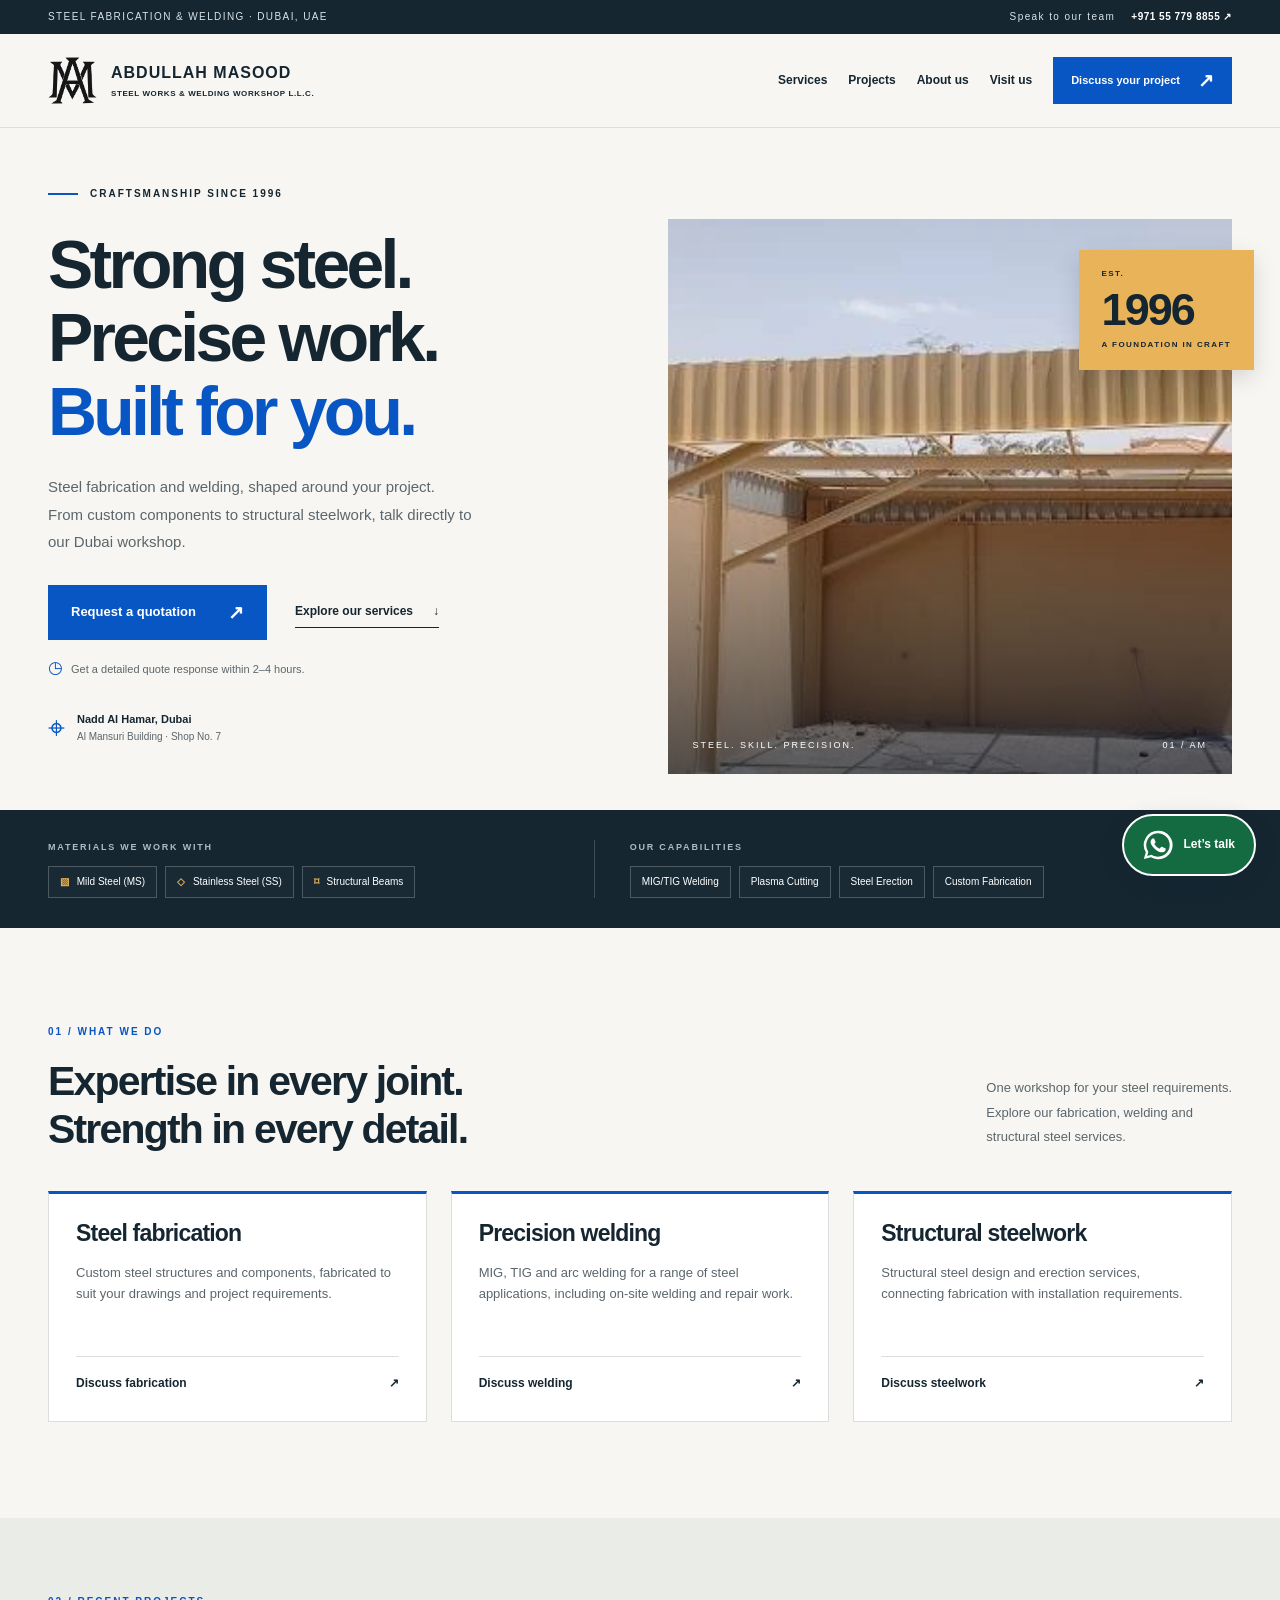
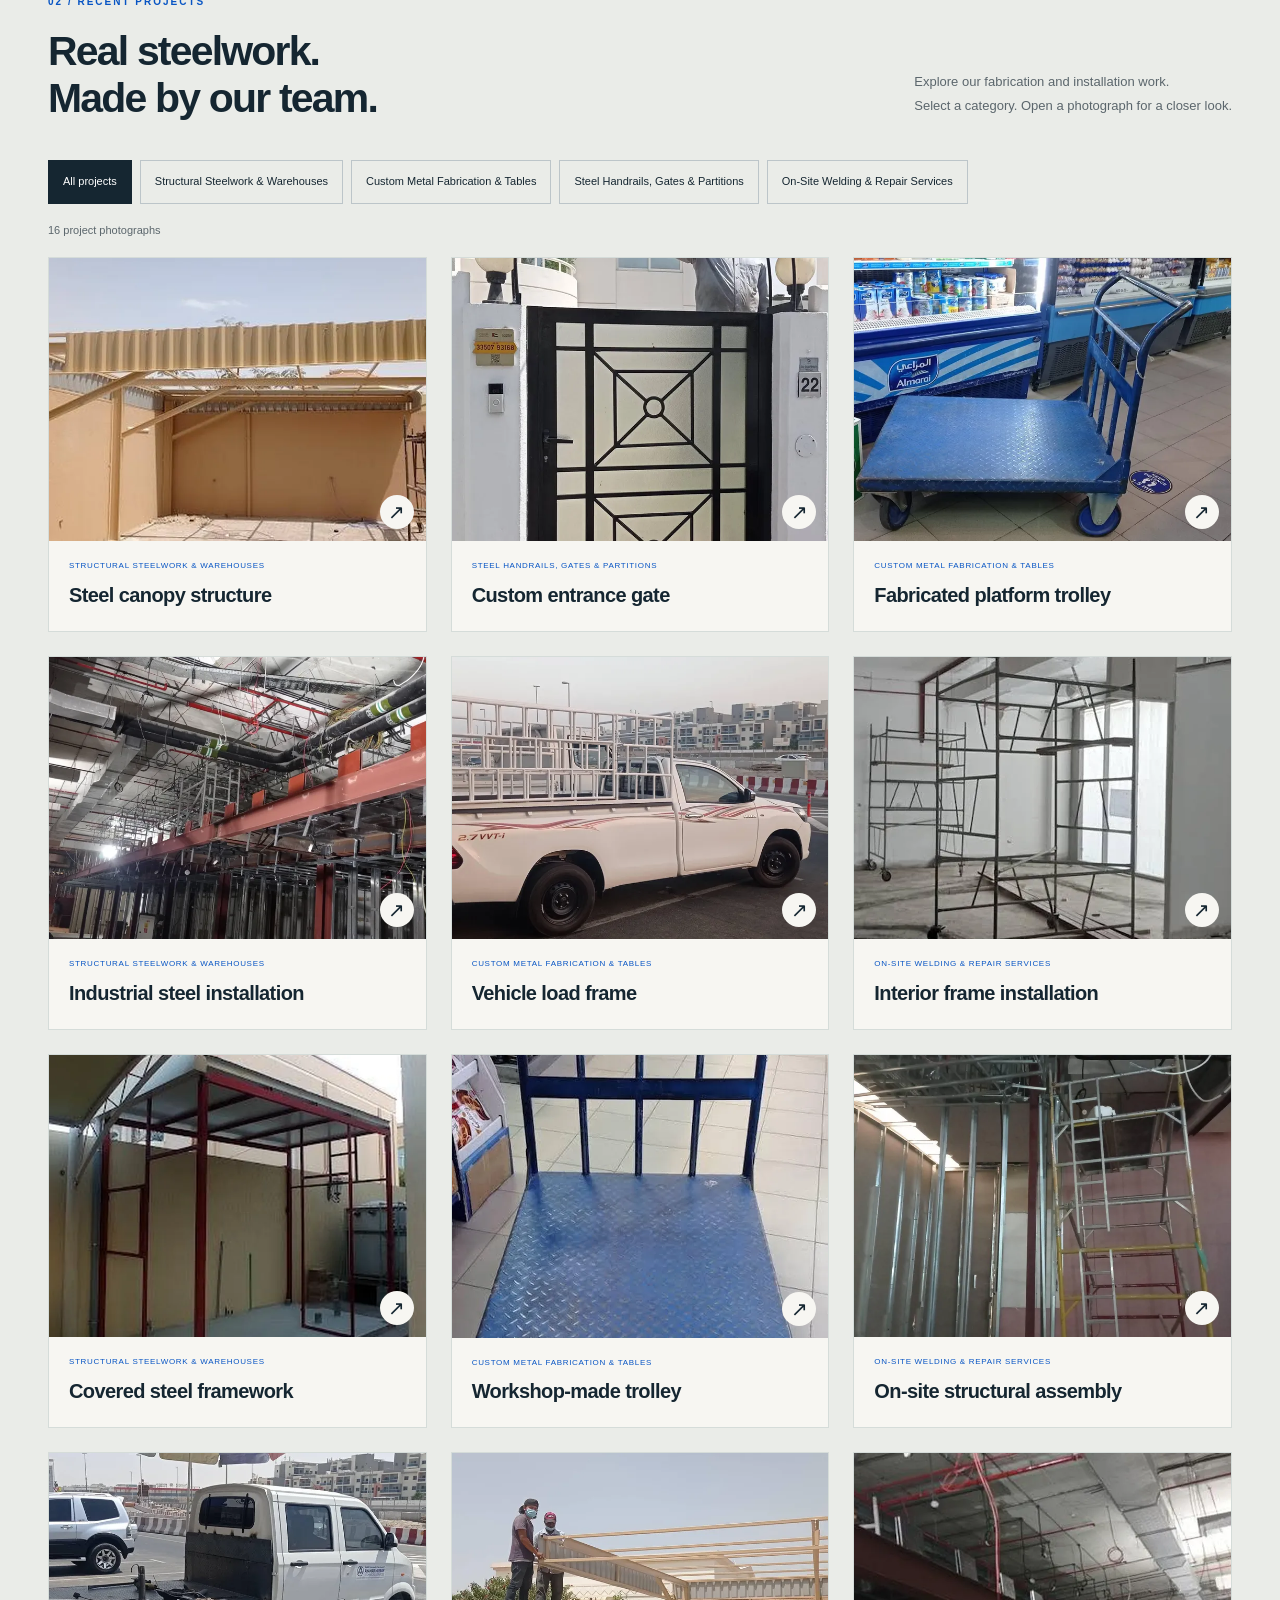
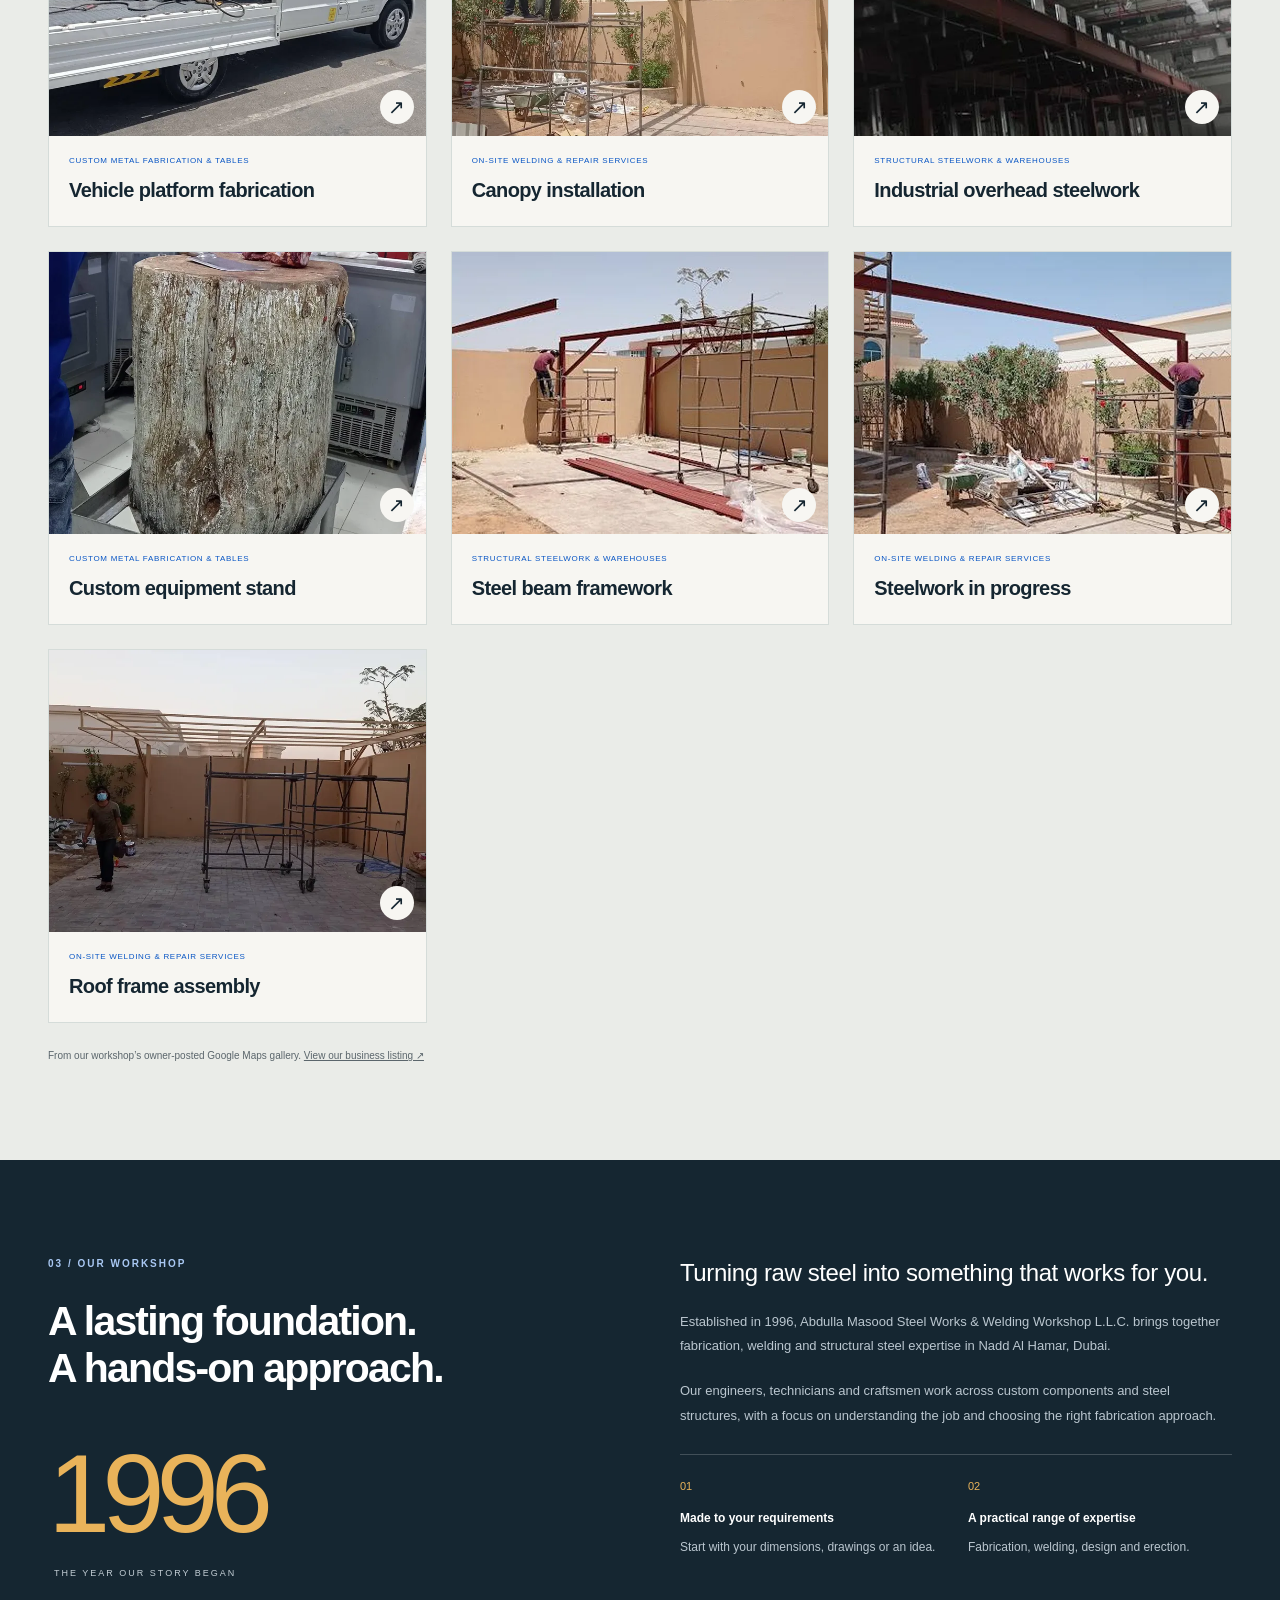
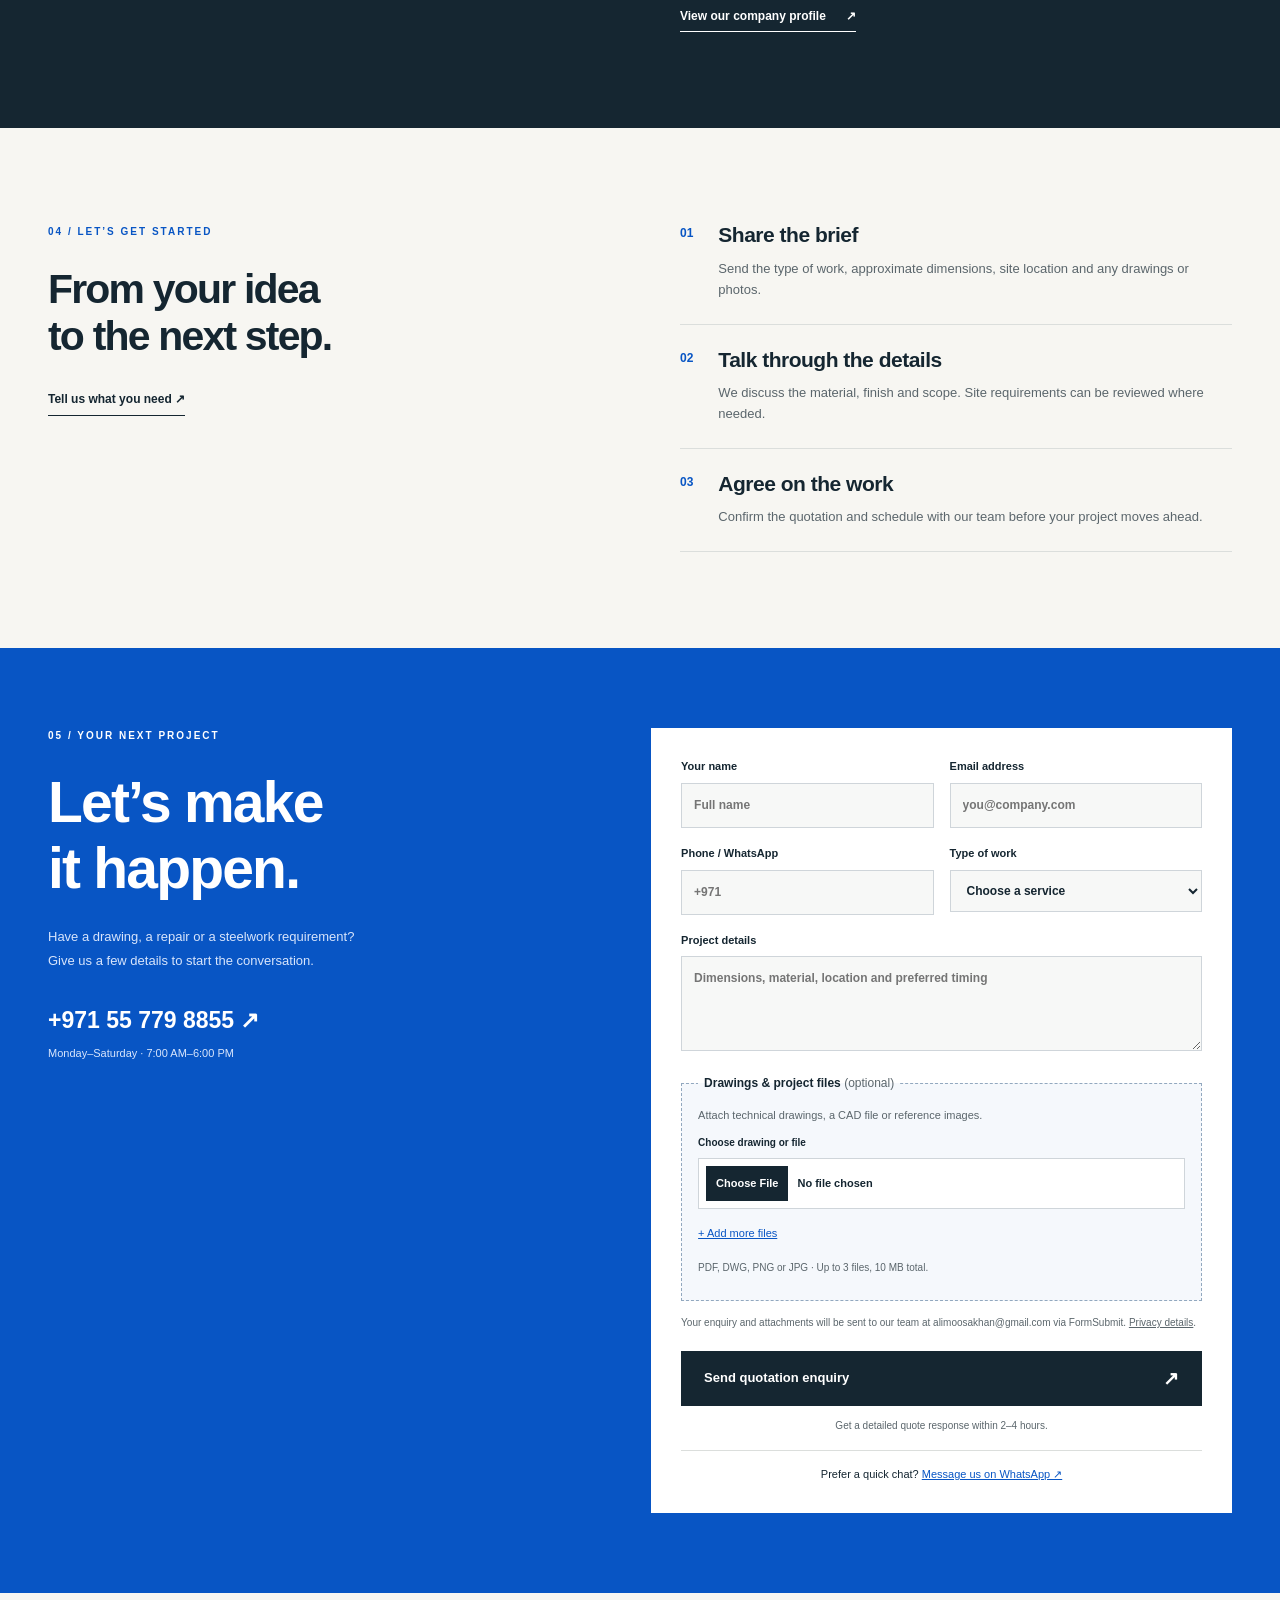
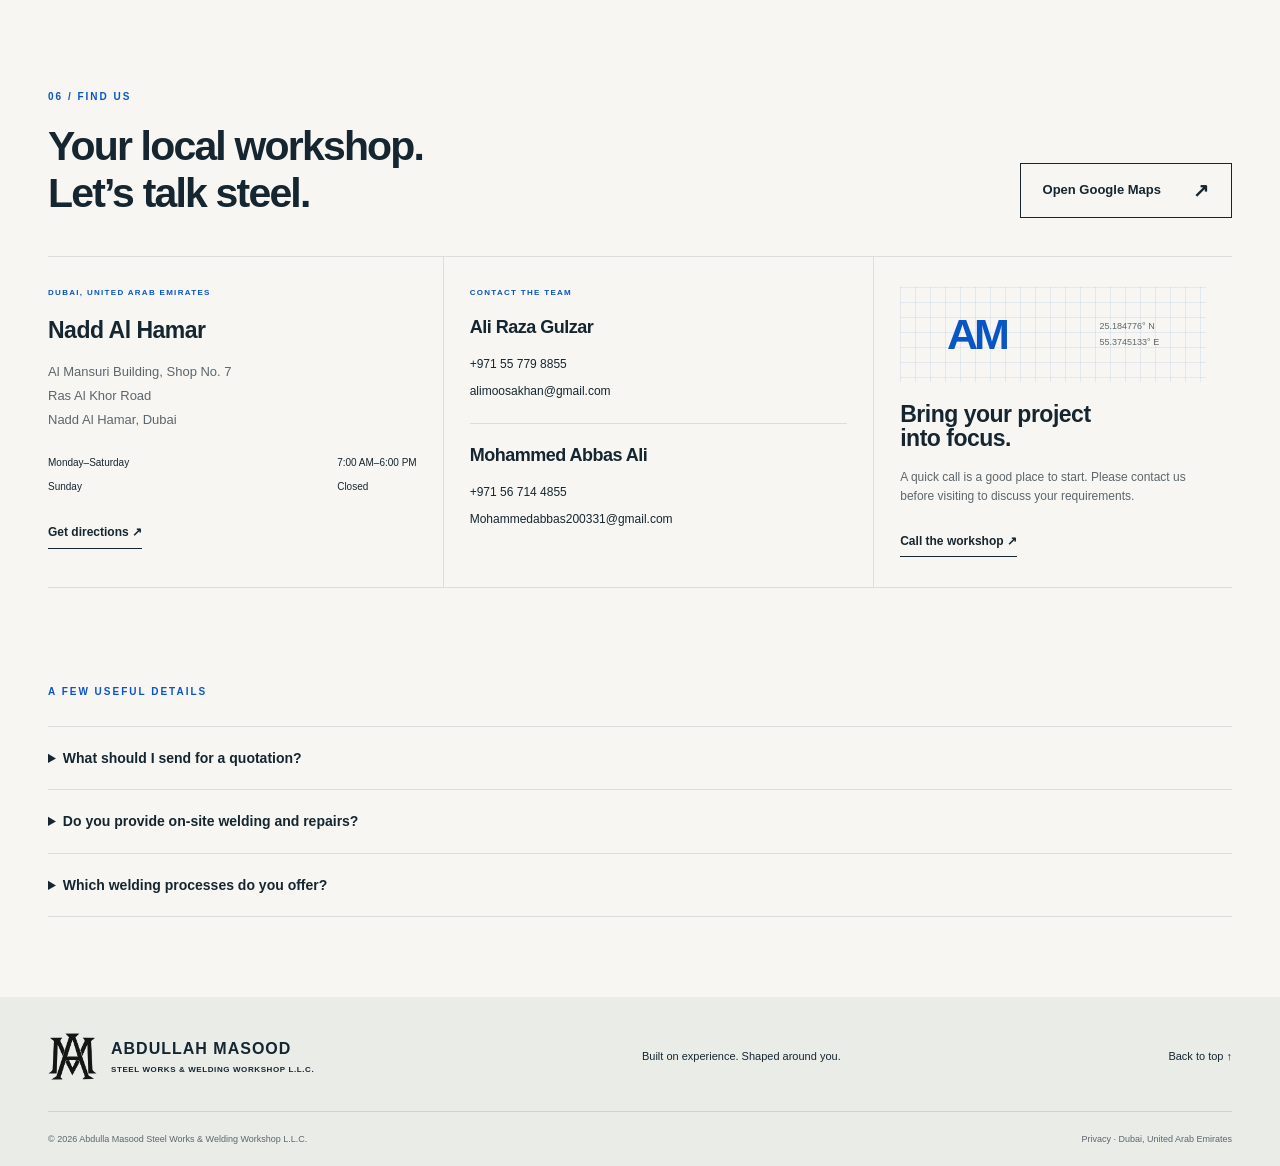
==== commit 2017af4d: "Update index.html" ====
--- a/index.html
+++ b/index.html
@@ -4,29 +4,29 @@
   <meta charset="utf-8">
   <meta name="viewport" content="width=device-width,initial-scale=1">
   <meta name="theme-color" content="#102332">
-  <title>Steel Fabrication & Welding in Dubai | Abdullah Masood Steel Works</title>
-  <meta name="description" content="Abdullah Masood Steel Works & Welding Workshop L.L.C. Established in 1996. Steel fabrication, welding, erection and on-site repairs in Nadd Al Hamar, Dubai. Call 055 779 8855.">
-  <meta property="og:title" content="Abdullah Masood | Steel Works & Welding, Dubai">
+  <title>Steel Fabrication & Welding in Dubai | Abdulla Masood Steel Works</title>
+  <meta name="description" content="Abdulla Masood Steel Works & Welding Workshop L.L.C. Established in 1996. Steel fabrication, welding, erection and on-site repairs in Nadd Al Hamar, Dubai. Call 055 779 8855.">
+  <meta property="og:title" content="Abdulla Masood | Steel Works & Welding, Dubai">
   <meta property="og:description" content="Steel fabrication. Precision welding. Built around your project. Speak to our Dubai workshop.">
   <meta property="og:type" content="website">
   <link rel="icon" href="assets/logo.png" type="image/png">
   <link rel="preload" as="image" href="assets/hero-project.webp">
   <link rel="stylesheet" href="styles.css?v=2">
   <script src="app.js?v=2" defer></script>
-  <script type="application/ld+json">{"@context":"https://schema.org","@type":"LocalBusiness","name":"Abdullah Masood Steel Works & Welding Workshop L.L.C.","telephone":"+971557798855","email":"alimoosakhan@gmail.com","foundingDate":"1996","address":{"@type":"PostalAddress","streetAddress":"Al Mansuri Building, Shop No 7, Ras Al Khor Road, Nadd Al Hamar","addressLocality":"Dubai","addressCountry":"AE"},"geo":{"@type":"GeoCoordinates","latitude":25.184776,"longitude":55.3745133},"hasMap":"https://maps.app.goo.gl/dVoTqFdna1GyqknK7","openingHoursSpecification":[{"@type":"OpeningHoursSpecification","dayOfWeek":["Monday","Tuesday","Wednesday","Thursday","Friday","Saturday"],"opens":"07:00","closes":"18:00"}]}</script>
+  <script type="application/ld+json">{"@context":"https://schema.org","@type":"LocalBusiness","name":"Abdulla Masood Steel Works & Welding Workshop L.L.C.","telephone":"+971557798855","email":"alimoosakhan@gmail.com","foundingDate":"1996","address":{"@type":"PostalAddress","streetAddress":"Al Mansuri Building, Shop No 7, Ras Al Khor Road, Nadd Al Hamar","addressLocality":"Dubai","addressCountry":"AE"},"geo":{"@type":"GeoCoordinates","latitude":25.184776,"longitude":55.3745133},"hasMap":"https://maps.app.goo.gl/dVoTqFdna1GyqknK7","openingHoursSpecification":[{"@type":"OpeningHoursSpecification","dayOfWeek":["Monday","Tuesday","Wednesday","Thursday","Friday","Saturday"],"opens":"07:00","closes":"18:00"}]}</script>
 </head>
 <body>
 <a class="skip" href="#main">Skip to content</a>
 <div class="topbar"><div class="wrap"><span>STEEL FABRICATION & WELDING · DUBAI, UAE</span><a href="tel:+971557798855">Speak to our team <b>+971 55 779 8855 ↗</b></a></div></div>
 <header class="header"><div class="wrap nav-wrap">
-  <a class="brand" href="#home" aria-label="Abdullah Masood home"><img src="assets/logo.png" width="54" height="54" alt="Abdullah Masood logo"><span>ABDULLAH MASOOD<small>STEEL WORKS & WELDING WORKSHOP L.L.C.</small></span></a>
+  <a class="brand" href="#home" aria-label="Abdulla Masood home"><img src="assets/logo.png" width="54" height="54" alt="Abdulla Masood logo"><span>ABDULLAH MASOOD<small>STEEL WORKS & WELDING WORKSHOP L.L.C.</small></span></a>
   <button class="menu-toggle" aria-expanded="false" aria-controls="navigation">Menu <span aria-hidden="true">☰</span></button>
   <nav id="navigation" aria-label="Main navigation"><a href="#services">Services</a><a href="#projects">Projects</a><a href="#about">About us</a><a href="#contact">Visit us</a><a class="button compact" href="#quote">Discuss your project <span>↗</span></a></nav>
 </div></header>
 <main id="main">
 <section class="hero" id="home"><div class="hero-grid wrap">
   <div class="hero-copy"><p class="eyebrow"><span class="line"></span> CRAFTSMANSHIP SINCE 1996</p><h1>Strong steel.<br>Precise work.<br><em>Built for you.</em></h1><p class="intro">Steel fabrication and welding, shaped around your project. From custom components to structural steelwork, talk directly to our Dubai workshop.</p><div class="actions"><a class="button" href="#quote">Request a quotation <span>↗</span></a><a class="text-link" href="#services">Explore our services <span>↓</span></a></div><p class="turnaround"><span aria-hidden="true">◷</span> Get a detailed quote response within 2–4 hours.</p><div class="hero-detail"><span class="pin" aria-hidden="true">⌖</span><div><b>Nadd Al Hamar, Dubai</b><span>Al Mansuri Building · Shop No. 7</span></div></div></div>
-  <div class="hero-visual"><img class="hero-photo" src="assets/hero-project.webp" width="1400" height="647" alt="Steel canopy project by Abdullah Masood Steel Works" fetchpriority="high"><div class="photo-label"><span>STEEL. SKILL. PRECISION.</span><span>01 / AM</span></div><div class="since"><span>EST.</span><strong>1996</strong><span>A FOUNDATION IN CRAFT</span></div></div>
+  <div class="hero-visual"><img class="hero-photo" src="assets/hero-project.webp" width="1400" height="647" alt="Steel canopy project by Abdulla Masood Steel Works" fetchpriority="high"><div class="photo-label"><span>STEEL. SKILL. PRECISION.</span><span>01 / AM</span></div><div class="since"><span>EST.</span><strong>1996</strong><span>A FOUNDATION IN CRAFT</span></div></div>
 </div></section>
 <section class="scope-band" aria-label="Materials and capabilities"><div class="wrap scope-grid"><div><p>MATERIALS WE WORK WITH</p><div class="scope-tags"><span><b aria-hidden="true">▧</b> Mild Steel (MS)</span><span><b aria-hidden="true">◇</b> Stainless Steel (SS)</span><span><b aria-hidden="true">⌑</b> Structural Beams</span></div></div><div><p>OUR CAPABILITIES</p><div class="scope-tags"><span>MIG/TIG Welding</span><span>Plasma Cutting</span><span>Steel Erection</span><span>Custom Fabrication</span></div></div></div></section>
 <section class="section wrap" id="services"><div class="section-head"><div><p class="eyebrow blue">01 / WHAT WE DO</p><h2>Expertise in every joint.<br>Strength in every detail.</h2></div><p>One workshop for your steel requirements.<br>Explore our fabrication, welding and<br class="desktop"> structural steel services.</p></div>
@@ -35,10 +35,10 @@
 <article class="service-card"><div class="service-body"><h3>Precision welding</h3><p>MIG, TIG and arc welding for a range of steel applications, including on-site welding and repair work.</p><a href="#quote" data-service="Welding & repairs">Discuss welding <span>↗</span></a></div></article>
 <article class="service-card"><div class="service-body"><h3>Structural steelwork</h3><p>Structural steel design and erection services, connecting fabrication with installation requirements.</p><a href="#quote" data-service="Structural steelwork">Discuss steelwork <span>↗</span></a></div></article>
 </div></section>
-<section class="section portfolio" id="projects"><div class="wrap"><div class="section-head"><div><p class="eyebrow blue">02 / RECENT PROJECTS</p><h2>Real steelwork.<br>Made by our team.</h2></div><p>Explore our fabrication and installation work.<br>Select a category. Open a photograph for a closer look.</p></div><div class="project-filters" role="group" aria-label="Filter projects"><button type="button" data-filter="all" aria-pressed="true">All projects</button><button type="button" data-filter="structural" aria-pressed="false">Structural Steelwork & Warehouses</button><button type="button" data-filter="custom" aria-pressed="false">Custom Metal Fabrication & Tables</button><button type="button" data-filter="railings" aria-pressed="false">Steel Handrails, Gates & Partitions</button><button type="button" data-filter="onsite" aria-pressed="false">On-Site Welding & Repair Services</button></div><p id="project-count" class="project-count" role="status">16 project photographs</p><div class="project-grid"><article class="project-card" data-category="structural"><a class="project-open" href="assets/project-01.webp" data-title="Steel canopy structure" data-caption="Structural Steelwork & Warehouses" aria-label="Enlarge Steel canopy structure"><div class="project-image"><img src="assets/project-01-thumb.webp" width="720" height="540" loading="lazy" decoding="async" alt="Completed canopy steelwork with roof cladding"><span class="enlarge-icon" aria-hidden="true">↗</span></div><div class="project-caption"><small>Structural Steelwork & Warehouses</small><h3>Steel canopy structure</h3></div></a></article><article class="project-card" data-category="railings"><a class="project-open" href="assets/project-02.webp" data-title="Custom entrance gate" data-caption="Steel Handrails, Gates & Partitions" aria-label="Enlarge Custom entrance gate"><div class="project-image"><img src="assets/project-02-thumb.webp" width="720" height="540" loading="lazy" decoding="async" alt="Decorative steel entrance gate with arched frame"><span class="enlarge-icon" aria-hidden="true">↗</span></div><div class="project-caption"><small>Steel Handrails, Gates & Partitions</small><h3>Custom entrance gate</h3></div></a></article><article class="project-card" data-category="custom"><a class="project-open" href="assets/project-03.webp" data-title="Fabricated platform trolley" data-caption="Custom Metal Fabrication & Tables" aria-label="Enlarge Fabricated platform trolley"><div class="project-image"><img src="assets/project-03-thumb.webp" width="720" height="540" loading="lazy" decoding="async" alt="Blue steel platform trolley with fabricated handle"><span class="enlarge-icon" aria-hidden="true">↗</span></div><div class="project-caption"><small>Custom Metal Fabrication & Tables</small><h3>Fabricated platform trolley</h3></div></a></article><article class="project-card" data-category="structural"><a class="project-open" href="assets/project-04.webp" data-title="Industrial steel installation" data-caption="Structural Steelwork & Warehouses" aria-label="Enlarge Industrial steel installation"><div class="project-image"><img src="assets/project-04-thumb.webp" width="720" height="540" loading="lazy" decoding="async" alt="Steel supports and framework in an industrial interior"><span class="enlarge-icon" aria-hidden="true">↗</span></div><div class="project-caption"><small>Structural Steelwork & Warehouses</small><h3>Industrial steel installation</h3></div></a></article><article class="project-card" data-category="custom"><a class="project-open" href="assets/project-05.webp" data-title="Vehicle load frame" data-caption="Custom Metal Fabrication & Tables" aria-label="Enlarge Vehicle load frame"><div class="project-image"><img src="assets/project-05-thumb.webp" width="720" height="540" loading="lazy" decoding="async" alt="Custom steel load frame fitted to a pickup truck"><span class="enlarge-icon" aria-hidden="true">↗</span></div><div class="project-caption"><small>Custom Metal Fabrication & Tables</small><h3>Vehicle load frame</h3></div></a></article><article class="project-card" data-category="onsite"><a class="project-open" href="assets/project-06.webp" data-title="Interior frame installation" data-caption="On-Site Welding & Repair Services" aria-label="Enlarge Interior frame installation"><div class="project-image"><img src="assets/project-06-thumb.webp" width="720" height="540" loading="lazy" decoding="async" alt="Steel framework being installed inside a building"><span class="enlarge-icon" aria-hidden="true">↗</span></div><div class="project-caption"><small>On-Site Welding & Repair Services</small><h3>Interior frame installation</h3></div></a></article><article class="project-card" data-category="structural"><a class="project-open" href="assets/project-07.webp" data-title="Covered steel framework" data-caption="Structural Steelwork & Warehouses" aria-label="Enlarge Covered steel framework"><div class="project-image"><img src="assets/project-07-thumb.webp" width="720" height="540" loading="lazy" decoding="async" alt="Painted steel canopy frame alongside a building"><span class="enlarge-icon" aria-hidden="true">↗</span></div><div class="project-caption"><small>Structural Steelwork & Warehouses</small><h3>Covered steel framework</h3></div></a></article><article class="project-card" data-category="custom"><a class="project-open" href="assets/project-08.webp" data-title="Workshop-made trolley" data-caption="Custom Metal Fabrication & Tables" aria-label="Enlarge Workshop-made trolley"><div class="project-image"><img src="assets/project-08-thumb.webp" width="720" height="540" loading="lazy" decoding="async" alt="Steel transport trolley with platform and guard frame"><span class="enlarge-icon" aria-hidden="true">↗</span></div><div class="project-caption"><small>Custom Metal Fabrication & Tables</small><h3>Workshop-made trolley</h3></div></a></article><article class="project-card" data-category="onsite"><a class="project-open" href="assets/project-09.webp" data-title="On-site structural assembly" data-caption="On-Site Welding & Repair Services" aria-label="Enlarge On-site structural assembly"><div class="project-image"><img src="assets/project-09-thumb.webp" width="720" height="540" loading="lazy" decoding="async" alt="Vertical steel framing and scaffolding during installation"><span class="enlarge-icon" aria-hidden="true">↗</span></div><div class="project-caption"><small>On-Site Welding & Repair Services</small><h3>On-site structural assembly</h3></div></a></article><article class="project-card" data-category="custom"><a class="project-open" href="assets/project-10.webp" data-title="Vehicle platform fabrication" data-caption="Custom Metal Fabrication & Tables" aria-label="Enlarge Vehicle platform fabrication"><div class="project-image"><img src="assets/project-10-thumb.webp" width="720" height="540" loading="lazy" decoding="async" alt="Custom metal platform fitted to a vehicle"><span class="enlarge-icon" aria-hidden="true">↗</span></div><div class="project-caption"><small>Custom Metal Fabrication & Tables</small><h3>Vehicle platform fabrication</h3></div></a></article><article class="project-card" data-category="onsite"><a class="project-open" href="assets/project-11.webp" data-title="Canopy installation" data-caption="On-Site Welding & Repair Services" aria-label="Enlarge Canopy installation"><div class="project-image"><img src="assets/project-11-thumb.webp" width="720" height="540" loading="lazy" decoding="async" alt="Team installing a steel canopy frame on site"><span class="enlarge-icon" aria-hidden="true">↗</span></div><div class="project-caption"><small>On-Site Welding & Repair Services</small><h3>Canopy installation</h3></div></a></article><article class="project-card" data-category="structural"><a class="project-open" href="assets/project-12.webp" data-title="Industrial overhead steelwork" data-caption="Structural Steelwork & Warehouses" aria-label="Enlarge Industrial overhead steelwork"><div class="project-image"><img src="assets/project-12-thumb.webp" width="720" height="540" loading="lazy" decoding="async" alt="Steel framework and overhead installation inside a factory"><span class="enlarge-icon" aria-hidden="true">↗</span></div><div class="project-caption"><small>Structural Steelwork & Warehouses</small><h3>Industrial overhead steelwork</h3></div></a></article><article class="project-card" data-category="custom"><a class="project-open" href="assets/project-13.webp" data-title="Custom equipment stand" data-caption="Custom Metal Fabrication & Tables" aria-label="Enlarge Custom equipment stand"><div class="project-image"><img src="assets/project-13-thumb.webp" width="720" height="540" loading="lazy" decoding="async" alt="Fabricated metal stand supporting equipment"><span class="enlarge-icon" aria-hidden="true">↗</span></div><div class="project-caption"><small>Custom Metal Fabrication & Tables</small><h3>Custom equipment stand</h3></div></a></article><article class="project-card" data-category="structural"><a class="project-open" href="assets/project-14.webp" data-title="Steel beam framework" data-caption="Structural Steelwork & Warehouses" aria-label="Enlarge Steel beam framework"><div class="project-image"><img src="assets/project-14-thumb.webp" width="720" height="540" loading="lazy" decoding="async" alt="Steel columns and beams assembled for a canopy"><span class="enlarge-icon" aria-hidden="true">↗</span></div><div class="project-caption"><small>Structural Steelwork & Warehouses</small><h3>Steel beam framework</h3></div></a></article><article class="project-card" data-category="onsite"><a class="project-open" href="assets/project-15.webp" data-title="Steelwork in progress" data-caption="On-Site Welding & Repair Services" aria-label="Enlarge Steelwork in progress"><div class="project-image"><img src="assets/project-15-thumb.webp" width="720" height="540" loading="lazy" decoding="async" alt="On-site assembly of a painted steel canopy frame"><span class="enlarge-icon" aria-hidden="true">↗</span></div><div class="project-caption"><small>On-Site Welding & Repair Services</small><h3>Steelwork in progress</h3></div></a></article><article class="project-card" data-category="onsite"><a class="project-open" href="assets/project-16.webp" data-title="Roof frame assembly" data-caption="On-Site Welding & Repair Services" aria-label="Enlarge Roof frame assembly"><div class="project-image"><img src="assets/project-16-thumb.webp" width="720" height="540" loading="lazy" decoding="async" alt="Workshop team assembling a canopy roof structure on site"><span class="enlarge-icon" aria-hidden="true">↗</span></div><div class="project-caption"><small>On-Site Welding & Repair Services</small><h3>Roof frame assembly</h3></div></a></article></div><p class="gallery-credit">From our workshop’s owner-posted Google Maps gallery. <a href="https://maps.app.goo.gl/dVoTqFdna1GyqknK7" target="_blank" rel="noopener">View our business listing ↗</a></p></div></section><section class="about section" id="about"><div class="wrap about-grid"><div class="about-title"><p class="eyebrow">03 / OUR WORKSHOP</p><h2>A lasting foundation.<br>A hands-on approach.</h2><div class="year-mark">1996<span>THE YEAR OUR STORY BEGAN</span></div></div><div class="about-copy"><p class="lead">Turning raw steel into something that works for you.</p><p>Established in 1996, Abdullah Masood Steel Works & Welding Workshop L.L.C. brings together fabrication, welding and structural steel expertise in Nadd Al Hamar, Dubai.</p><p>Our engineers, technicians and craftsmen work across custom components and steel structures, with a focus on understanding the job and choosing the right fabrication approach.</p><div class="values"><div><span>01</span><b>Made to your requirements</b><p>Start with your dimensions, drawings or an idea.</p></div><div><span>02</span><b>A practical range of expertise</b><p>Fabrication, welding, design and erection.</p></div></div><a class="text-link light" href="assets/company-profile.pdf" target="_blank" rel="noopener">View our company profile <span>↗</span></a></div></div></section>
+<section class="section portfolio" id="projects"><div class="wrap"><div class="section-head"><div><p class="eyebrow blue">02 / RECENT PROJECTS</p><h2>Real steelwork.<br>Made by our team.</h2></div><p>Explore our fabrication and installation work.<br>Select a category. Open a photograph for a closer look.</p></div><div class="project-filters" role="group" aria-label="Filter projects"><button type="button" data-filter="all" aria-pressed="true">All projects</button><button type="button" data-filter="structural" aria-pressed="false">Structural Steelwork & Warehouses</button><button type="button" data-filter="custom" aria-pressed="false">Custom Metal Fabrication & Tables</button><button type="button" data-filter="railings" aria-pressed="false">Steel Handrails, Gates & Partitions</button><button type="button" data-filter="onsite" aria-pressed="false">On-Site Welding & Repair Services</button></div><p id="project-count" class="project-count" role="status">16 project photographs</p><div class="project-grid"><article class="project-card" data-category="structural"><a class="project-open" href="assets/project-01.webp" data-title="Steel canopy structure" data-caption="Structural Steelwork & Warehouses" aria-label="Enlarge Steel canopy structure"><div class="project-image"><img src="assets/project-01-thumb.webp" width="720" height="540" loading="lazy" decoding="async" alt="Completed canopy steelwork with roof cladding"><span class="enlarge-icon" aria-hidden="true">↗</span></div><div class="project-caption"><small>Structural Steelwork & Warehouses</small><h3>Steel canopy structure</h3></div></a></article><article class="project-card" data-category="railings"><a class="project-open" href="assets/project-02.webp" data-title="Custom entrance gate" data-caption="Steel Handrails, Gates & Partitions" aria-label="Enlarge Custom entrance gate"><div class="project-image"><img src="assets/project-02-thumb.webp" width="720" height="540" loading="lazy" decoding="async" alt="Decorative steel entrance gate with arched frame"><span class="enlarge-icon" aria-hidden="true">↗</span></div><div class="project-caption"><small>Steel Handrails, Gates & Partitions</small><h3>Custom entrance gate</h3></div></a></article><article class="project-card" data-category="custom"><a class="project-open" href="assets/project-03.webp" data-title="Fabricated platform trolley" data-caption="Custom Metal Fabrication & Tables" aria-label="Enlarge Fabricated platform trolley"><div class="project-image"><img src="assets/project-03-thumb.webp" width="720" height="540" loading="lazy" decoding="async" alt="Blue steel platform trolley with fabricated handle"><span class="enlarge-icon" aria-hidden="true">↗</span></div><div class="project-caption"><small>Custom Metal Fabrication & Tables</small><h3>Fabricated platform trolley</h3></div></a></article><article class="project-card" data-category="structural"><a class="project-open" href="assets/project-04.webp" data-title="Industrial steel installation" data-caption="Structural Steelwork & Warehouses" aria-label="Enlarge Industrial steel installation"><div class="project-image"><img src="assets/project-04-thumb.webp" width="720" height="540" loading="lazy" decoding="async" alt="Steel supports and framework in an industrial interior"><span class="enlarge-icon" aria-hidden="true">↗</span></div><div class="project-caption"><small>Structural Steelwork & Warehouses</small><h3>Industrial steel installation</h3></div></a></article><article class="project-card" data-category="custom"><a class="project-open" href="assets/project-05.webp" data-title="Vehicle load frame" data-caption="Custom Metal Fabrication & Tables" aria-label="Enlarge Vehicle load frame"><div class="project-image"><img src="assets/project-05-thumb.webp" width="720" height="540" loading="lazy" decoding="async" alt="Custom steel load frame fitted to a pickup truck"><span class="enlarge-icon" aria-hidden="true">↗</span></div><div class="project-caption"><small>Custom Metal Fabrication & Tables</small><h3>Vehicle load frame</h3></div></a></article><article class="project-card" data-category="onsite"><a class="project-open" href="assets/project-06.webp" data-title="Interior frame installation" data-caption="On-Site Welding & Repair Services" aria-label="Enlarge Interior frame installation"><div class="project-image"><img src="assets/project-06-thumb.webp" width="720" height="540" loading="lazy" decoding="async" alt="Steel framework being installed inside a building"><span class="enlarge-icon" aria-hidden="true">↗</span></div><div class="project-caption"><small>On-Site Welding & Repair Services</small><h3>Interior frame installation</h3></div></a></article><article class="project-card" data-category="structural"><a class="project-open" href="assets/project-07.webp" data-title="Covered steel framework" data-caption="Structural Steelwork & Warehouses" aria-label="Enlarge Covered steel framework"><div class="project-image"><img src="assets/project-07-thumb.webp" width="720" height="540" loading="lazy" decoding="async" alt="Painted steel canopy frame alongside a building"><span class="enlarge-icon" aria-hidden="true">↗</span></div><div class="project-caption"><small>Structural Steelwork & Warehouses</small><h3>Covered steel framework</h3></div></a></article><article class="project-card" data-category="custom"><a class="project-open" href="assets/project-08.webp" data-title="Workshop-made trolley" data-caption="Custom Metal Fabrication & Tables" aria-label="Enlarge Workshop-made trolley"><div class="project-image"><img src="assets/project-08-thumb.webp" width="720" height="540" loading="lazy" decoding="async" alt="Steel transport trolley with platform and guard frame"><span class="enlarge-icon" aria-hidden="true">↗</span></div><div class="project-caption"><small>Custom Metal Fabrication & Tables</small><h3>Workshop-made trolley</h3></div></a></article><article class="project-card" data-category="onsite"><a class="project-open" href="assets/project-09.webp" data-title="On-site structural assembly" data-caption="On-Site Welding & Repair Services" aria-label="Enlarge On-site structural assembly"><div class="project-image"><img src="assets/project-09-thumb.webp" width="720" height="540" loading="lazy" decoding="async" alt="Vertical steel framing and scaffolding during installation"><span class="enlarge-icon" aria-hidden="true">↗</span></div><div class="project-caption"><small>On-Site Welding & Repair Services</small><h3>On-site structural assembly</h3></div></a></article><article class="project-card" data-category="custom"><a class="project-open" href="assets/project-10.webp" data-title="Vehicle platform fabrication" data-caption="Custom Metal Fabrication & Tables" aria-label="Enlarge Vehicle platform fabrication"><div class="project-image"><img src="assets/project-10-thumb.webp" width="720" height="540" loading="lazy" decoding="async" alt="Custom metal platform fitted to a vehicle"><span class="enlarge-icon" aria-hidden="true">↗</span></div><div class="project-caption"><small>Custom Metal Fabrication & Tables</small><h3>Vehicle platform fabrication</h3></div></a></article><article class="project-card" data-category="onsite"><a class="project-open" href="assets/project-11.webp" data-title="Canopy installation" data-caption="On-Site Welding & Repair Services" aria-label="Enlarge Canopy installation"><div class="project-image"><img src="assets/project-11-thumb.webp" width="720" height="540" loading="lazy" decoding="async" alt="Team installing a steel canopy frame on site"><span class="enlarge-icon" aria-hidden="true">↗</span></div><div class="project-caption"><small>On-Site Welding & Repair Services</small><h3>Canopy installation</h3></div></a></article><article class="project-card" data-category="structural"><a class="project-open" href="assets/project-12.webp" data-title="Industrial overhead steelwork" data-caption="Structural Steelwork & Warehouses" aria-label="Enlarge Industrial overhead steelwork"><div class="project-image"><img src="assets/project-12-thumb.webp" width="720" height="540" loading="lazy" decoding="async" alt="Steel framework and overhead installation inside a factory"><span class="enlarge-icon" aria-hidden="true">↗</span></div><div class="project-caption"><small>Structural Steelwork & Warehouses</small><h3>Industrial overhead steelwork</h3></div></a></article><article class="project-card" data-category="custom"><a class="project-open" href="assets/project-13.webp" data-title="Custom equipment stand" data-caption="Custom Metal Fabrication & Tables" aria-label="Enlarge Custom equipment stand"><div class="project-image"><img src="assets/project-13-thumb.webp" width="720" height="540" loading="lazy" decoding="async" alt="Fabricated metal stand supporting equipment"><span class="enlarge-icon" aria-hidden="true">↗</span></div><div class="project-caption"><small>Custom Metal Fabrication & Tables</small><h3>Custom equipment stand</h3></div></a></article><article class="project-card" data-category="structural"><a class="project-open" href="assets/project-14.webp" data-title="Steel beam framework" data-caption="Structural Steelwork & Warehouses" aria-label="Enlarge Steel beam framework"><div class="project-image"><img src="assets/project-14-thumb.webp" width="720" height="540" loading="lazy" decoding="async" alt="Steel columns and beams assembled for a canopy"><span class="enlarge-icon" aria-hidden="true">↗</span></div><div class="project-caption"><small>Structural Steelwork & Warehouses</small><h3>Steel beam framework</h3></div></a></article><article class="project-card" data-category="onsite"><a class="project-open" href="assets/project-15.webp" data-title="Steelwork in progress" data-caption="On-Site Welding & Repair Services" aria-label="Enlarge Steelwork in progress"><div class="project-image"><img src="assets/project-15-thumb.webp" width="720" height="540" loading="lazy" decoding="async" alt="On-site assembly of a painted steel canopy frame"><span class="enlarge-icon" aria-hidden="true">↗</span></div><div class="project-caption"><small>On-Site Welding & Repair Services</small><h3>Steelwork in progress</h3></div></a></article><article class="project-card" data-category="onsite"><a class="project-open" href="assets/project-16.webp" data-title="Roof frame assembly" data-caption="On-Site Welding & Repair Services" aria-label="Enlarge Roof frame assembly"><div class="project-image"><img src="assets/project-16-thumb.webp" width="720" height="540" loading="lazy" decoding="async" alt="Workshop team assembling a canopy roof structure on site"><span class="enlarge-icon" aria-hidden="true">↗</span></div><div class="project-caption"><small>On-Site Welding & Repair Services</small><h3>Roof frame assembly</h3></div></a></article></div><p class="gallery-credit">From our workshop’s owner-posted Google Maps gallery. <a href="https://maps.app.goo.gl/dVoTqFdna1GyqknK7" target="_blank" rel="noopener">View our business listing ↗</a></p></div></section><section class="about section" id="about"><div class="wrap about-grid"><div class="about-title"><p class="eyebrow">03 / OUR WORKSHOP</p><h2>A lasting foundation.<br>A hands-on approach.</h2><div class="year-mark">1996<span>THE YEAR OUR STORY BEGAN</span></div></div><div class="about-copy"><p class="lead">Turning raw steel into something that works for you.</p><p>Established in 1996, Abdulla Masood Steel Works & Welding Workshop L.L.C. brings together fabrication, welding and structural steel expertise in Nadd Al Hamar, Dubai.</p><p>Our engineers, technicians and craftsmen work across custom components and steel structures, with a focus on understanding the job and choosing the right fabrication approach.</p><div class="values"><div><span>01</span><b>Made to your requirements</b><p>Start with your dimensions, drawings or an idea.</p></div><div><span>02</span><b>A practical range of expertise</b><p>Fabrication, welding, design and erection.</p></div></div><a class="text-link light" href="assets/company-profile.pdf" target="_blank" rel="noopener">View our company profile <span>↗</span></a></div></div></section>
 <section class="section wrap process"><div><p class="eyebrow blue">04 / LET’S GET STARTED</p><h2>From your idea<br>to the next step.</h2><a class="text-link" href="#quote">Tell us what you need ↗</a></div><ol><li><span>01</span><div><h3>Share the brief</h3><p>Send the type of work, approximate dimensions, site location and any drawings or photos.</p></div></li><li><span>02</span><div><h3>Talk through the details</h3><p>We discuss the material, finish and scope. Site requirements can be reviewed where needed.</p></div></li><li><span>03</span><div><h3>Agree on the work</h3><p>Confirm the quotation and schedule with our team before your project moves ahead.</p></div></li></ol></section>
 <section class="quote-section" id="quote"><div class="wrap quote-grid"><div><p class="eyebrow">05 / YOUR NEXT PROJECT</p><h2>Let’s make<br>it happen.</h2><p>Have a drawing, a repair or a steelwork requirement?<br>Give us a few details to start the conversation.</p><a class="quote-phone" href="tel:+971557798855">+971 55 779 8855 ↗</a><span class="quote-hours">Monday–Saturday · 7:00 AM–6:00 PM</span></div><form id="quote-form" action="https://formsubmit.co/alimoosakhan@gmail.com" method="POST" enctype="multipart/form-data">
-<input type="hidden" name="_subject" value="Website quotation enquiry — Abdullah Masood Steel Works"><input type="hidden" name="_template" value="table"><input type="text" name="_honey" tabindex="-1" autocomplete="off" class="honeypot" aria-hidden="true">
+<input type="hidden" name="_subject" value="Website quotation enquiry — Abdulla Masood Steel Works"><input type="hidden" name="_template" value="table"><input type="text" name="_honey" tabindex="-1" autocomplete="off" class="honeypot" aria-hidden="true">
 <div class="form-row"><label for="customer-name">Your name<input id="customer-name" name="name" autocomplete="name" maxlength="80" required placeholder="Full name"></label><label for="customer-email">Email address<input type="email" id="customer-email" name="email" autocomplete="email" maxlength="254" required placeholder="you@company.com"></label></div>
 <div class="form-row"><label for="customer-phone">Phone / WhatsApp<input type="tel" id="customer-phone" name="phone" autocomplete="tel" maxlength="30" placeholder="+971"></label><label for="service">Type of work<select name="service" id="service" required><option value="">Choose a service</option><option>Steel fabrication</option><option>Welding & repairs</option><option>Structural steelwork</option><option>Other enquiry</option></select></label></div>
 <label for="project-details">Project details<textarea id="project-details" name="message" rows="3" maxlength="3000" required placeholder="Dimensions, material, location and preferred timing"></textarea></label>
@@ -47,6 +47,6 @@
 <section class="section wrap" id="contact"><div class="section-head"><div><p class="eyebrow blue">06 / FIND US</p><h2>Your local workshop.<br>Let’s talk steel.</h2></div><a class="button outline" href="https://maps.app.goo.gl/dVoTqFdna1GyqknK7" target="_blank" rel="noopener">Open Google Maps <span>↗</span></a></div><div class="contact-grid"><div class="address-panel"><span class="eyebrow blue">DUBAI, UNITED ARAB EMIRATES</span><h3>Nadd Al Hamar</h3><address>Al Mansuri Building, Shop No. 7<br>Ras Al Khor Road<br>Nadd Al Hamar, Dubai</address><div class="hours"><span>Monday–Saturday</span><b>7:00 AM–6:00 PM</b><span>Sunday</span><b>Closed</b></div><a class="text-link" href="https://maps.app.goo.gl/dVoTqFdna1GyqknK7" target="_blank" rel="noopener">Get directions ↗</a></div><div class="contact-person"><p class="eyebrow blue">CONTACT THE TEAM</p><h3>Ali Raza Gulzar</h3><a href="tel:+971557798855">+971 55 779 8855</a><a href="mailto:alimoosakhan@gmail.com">alimoosakhan@gmail.com</a><hr><h3>Mohammed Abbas Ali</h3><a href="tel:+971567144855">+971 56 714 4855</a><a href="mailto:Mohammedabbas200331@gmail.com">Mohammedabbas200331@gmail.com</a></div><div class="contact-note"><div class="grid-art" aria-hidden="true"><span>AM</span><i>25.184776° N<br>55.3745133° E</i></div><h3>Bring your project<br>into focus.</h3><p>A quick call is a good place to start. Please contact us before visiting to discuss your requirements.</p><a class="text-link" href="tel:+971557798855">Call the workshop ↗</a></div></div></section>
 <section class="wrap faq"><p class="eyebrow blue">A FEW USEFUL DETAILS</p><details><summary>What should I send for a quotation?</summary><p>Send your dimensions, preferred material and finish, site location and any drawings or reference photos. The team will discuss anything else needed to assess the work.</p></details><details><summary>Do you provide on-site welding and repairs?</summary><p>Yes. On-site welding and repair solutions are included in our services. Contact the workshop to discuss your location, access and the work required.</p></details><details><summary>Which welding processes do you offer?</summary><p>Our company profile lists MIG, TIG and arc welding. The appropriate process depends on the material and project requirements.</p></details></section>
 </main>
-<footer><div class="wrap footer-top"><a class="brand" href="#home"><img src="assets/logo.png" width="48" height="48" alt=""><span>ABDULLAH MASOOD<small>STEEL WORKS & WELDING WORKSHOP L.L.C.</small></span></a><span>Built on experience. Shaped around you.</span><a href="#home">Back to top ↑</a></div><div class="wrap footer-bottom"><span>© <span id="year">2026</span> Abdullah Masood Steel Works & Welding Workshop L.L.C.</span><span><a href="privacy.html">Privacy</a> · Dubai, United Arab Emirates</span></div></footer>
+<footer><div class="wrap footer-top"><a class="brand" href="#home"><img src="assets/logo.png" width="48" height="48" alt=""><span>ABDULLAH MASOOD<small>STEEL WORKS & WELDING WORKSHOP L.L.C.</small></span></a><span>Built on experience. Shaped around you.</span><a href="#home">Back to top ↑</a></div><div class="wrap footer-bottom"><span>© <span id="year">2026</span> Abdulla Masood Steel Works & Welding Workshop L.L.C.</span><span><a href="privacy.html">Privacy</a> · Dubai, United Arab Emirates</span></div></footer>
 <div class="mobile-actions"><a href="tel:+971557798855">Call workshop ↗</a><a href="#quote">Request a quote ↗</a></div>
-<a class="whatsapp-float" href="https://wa.me/971557798855?text=Hello%2C%20I%20would%20like%20to%20discuss%20a%20steelwork%20project." target="_blank" rel="noopener" aria-label="Chat with Abdullah Masood on WhatsApp"><svg viewBox="0 0 32 32" width="30" height="30" aria-hidden="true" fill="currentColor"><path d="M16 .8A15.1 15.1 0 0 0 3 23.6L.9 31l7.6-2A15.2 15.2 0 1 0 16 .8Zm0 27.7c-2.3 0-4.5-.6-6.5-1.8l-.5-.3-4.5 1.2 1.2-4.4-.3-.5a12.5 12.5 0 1 1 10.6 5.8Zm6.9-9.4c-.4-.2-2.3-1.1-2.7-1.2-.4-.2-.6-.2-.9.2-.3.4-1 1.2-1.2 1.5-.2.2-.4.3-.8.1a10.3 10.3 0 0 1-5.1-4.4c-.4-.6.4-.6 1.1-2 .1-.2.1-.5 0-.7l-1.2-2.9c-.3-.7-.6-.6-.9-.6h-.7c-.3 0-.7.1-1 .5-1 1-1.4 2-1.4 3.2 0 1.9 1.4 3.7 1.6 4 .2.2 2.8 4.3 6.8 6 2.5 1 3.5 1.1 4.8.9 1.5-.2 2.4-1.4 2.7-2.5.2-.7.2-1.3.1-1.4-.1-.2-.4-.3-.8-.5Z"/></svg><span>Let’s talk</span></a><dialog id="project-viewer" aria-labelledby="viewer-title"><div class="viewer-top"><p id="viewer-category"></p><button type="button" id="viewer-close" aria-label="Close project photo">✕</button></div><img id="viewer-image" alt=""><div class="viewer-bottom"><button type="button" id="viewer-prev" aria-label="Previous project photo">←</button><div><h2 id="viewer-title"></h2><span id="viewer-count"></span></div><button type="button" id="viewer-next" aria-label="Next project photo">→</button></div></dialog></body></html>
+<a class="whatsapp-float" href="https://wa.me/971557798855?text=Hello%2C%20I%20would%20like%20to%20discuss%20a%20steelwork%20project." target="_blank" rel="noopener" aria-label="Chat with Abdulla Masood on WhatsApp"><svg viewBox="0 0 32 32" width="30" height="30" aria-hidden="true" fill="currentColor"><path d="M16 .8A15.1 15.1 0 0 0 3 23.6L.9 31l7.6-2A15.2 15.2 0 1 0 16 .8Zm0 27.7c-2.3 0-4.5-.6-6.5-1.8l-.5-.3-4.5 1.2 1.2-4.4-.3-.5a12.5 12.5 0 1 1 10.6 5.8Zm6.9-9.4c-.4-.2-2.3-1.1-2.7-1.2-.4-.2-.6-.2-.9.2-.3.4-1 1.2-1.2 1.5-.2.2-.4.3-.8.1a10.3 10.3 0 0 1-5.1-4.4c-.4-.6.4-.6 1.1-2 .1-.2.1-.5 0-.7l-1.2-2.9c-.3-.7-.6-.6-.9-.6h-.7c-.3 0-.7.1-1 .5-1 1-1.4 2-1.4 3.2 0 1.9 1.4 3.7 1.6 4 .2.2 2.8 4.3 6.8 6 2.5 1 3.5 1.1 4.8.9 1.5-.2 2.4-1.4 2.7-2.5.2-.7.2-1.3.1-1.4-.1-.2-.4-.3-.8-.5Z"/></svg><span>Let’s talk</span></a><dialog id="project-viewer" aria-labelledby="viewer-title"><div class="viewer-top"><p id="viewer-category"></p><button type="button" id="viewer-close" aria-label="Close project photo">✕</button></div><img id="viewer-image" alt=""><div class="viewer-bottom"><button type="button" id="viewer-prev" aria-label="Previous project photo">←</button><div><h2 id="viewer-title"></h2><span id="viewer-count"></span></div><button type="button" id="viewer-next" aria-label="Next project photo">→</button></div></dialog></body></html>
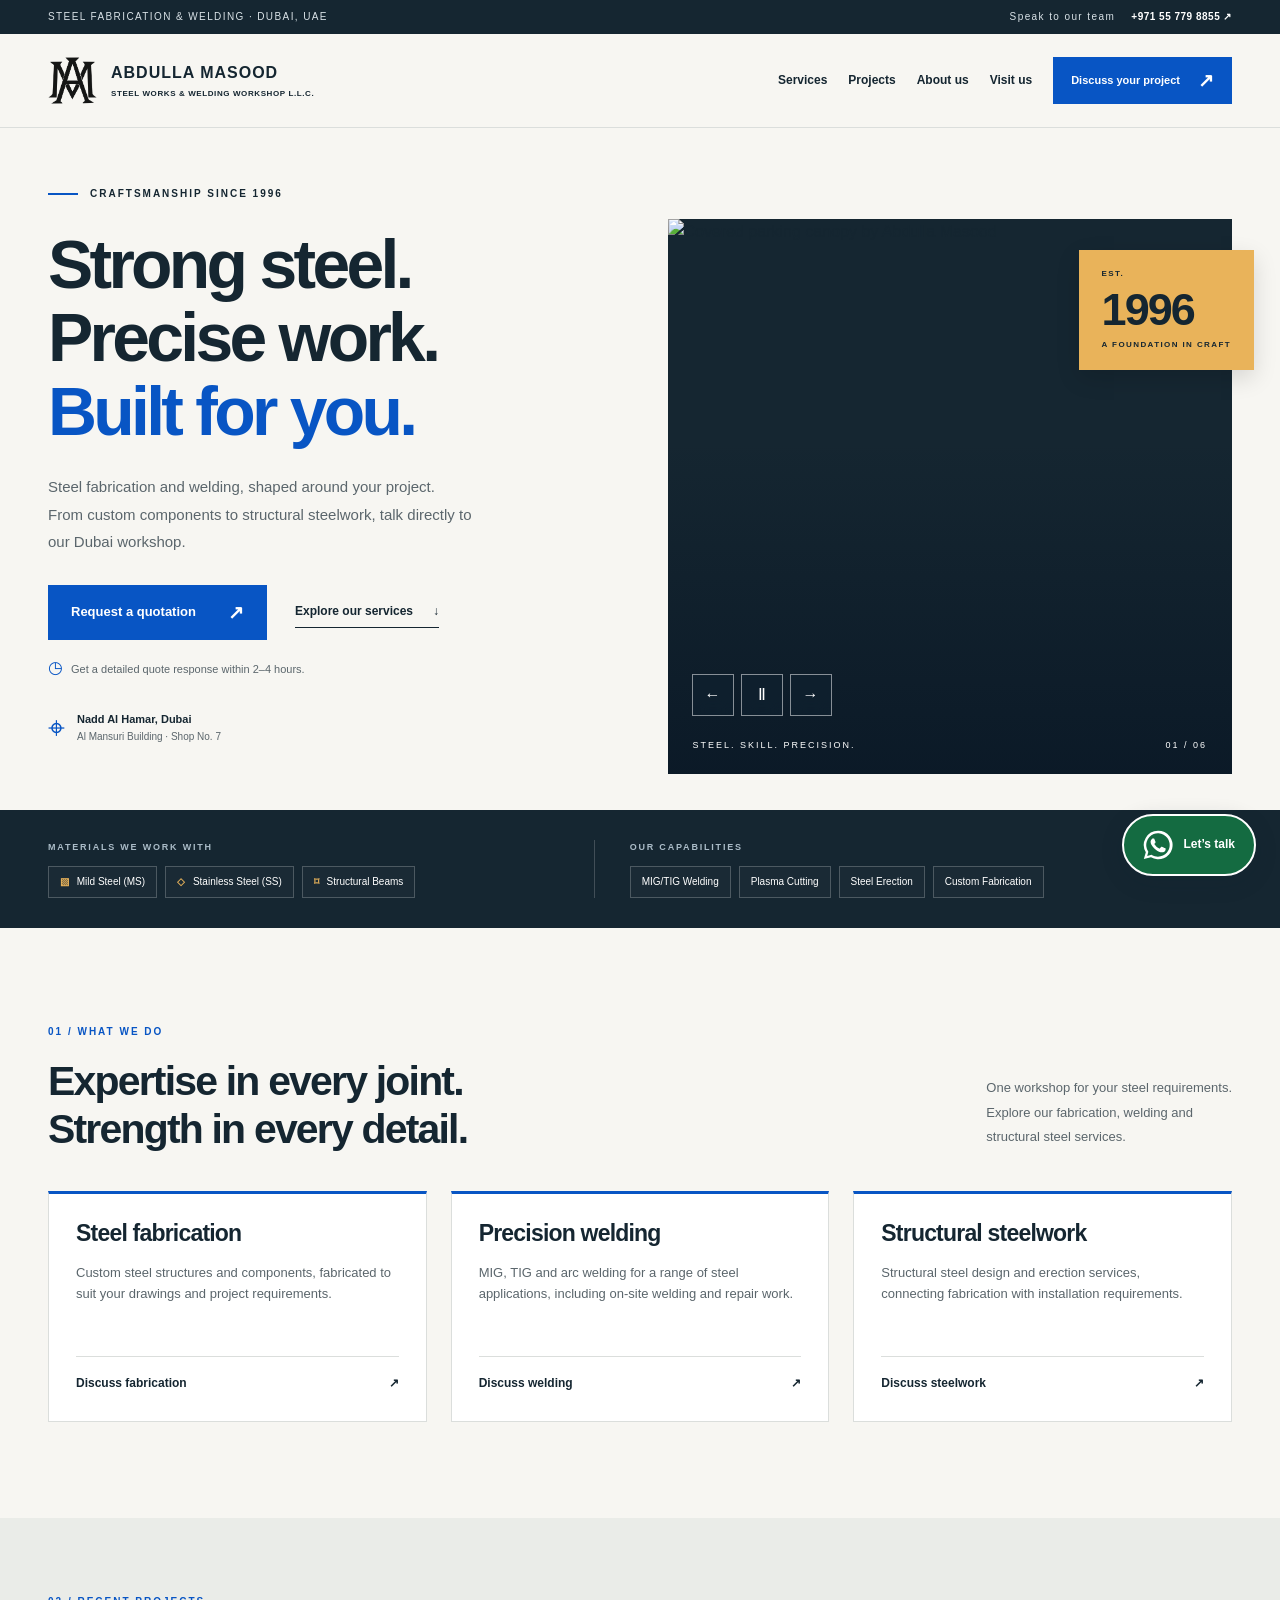
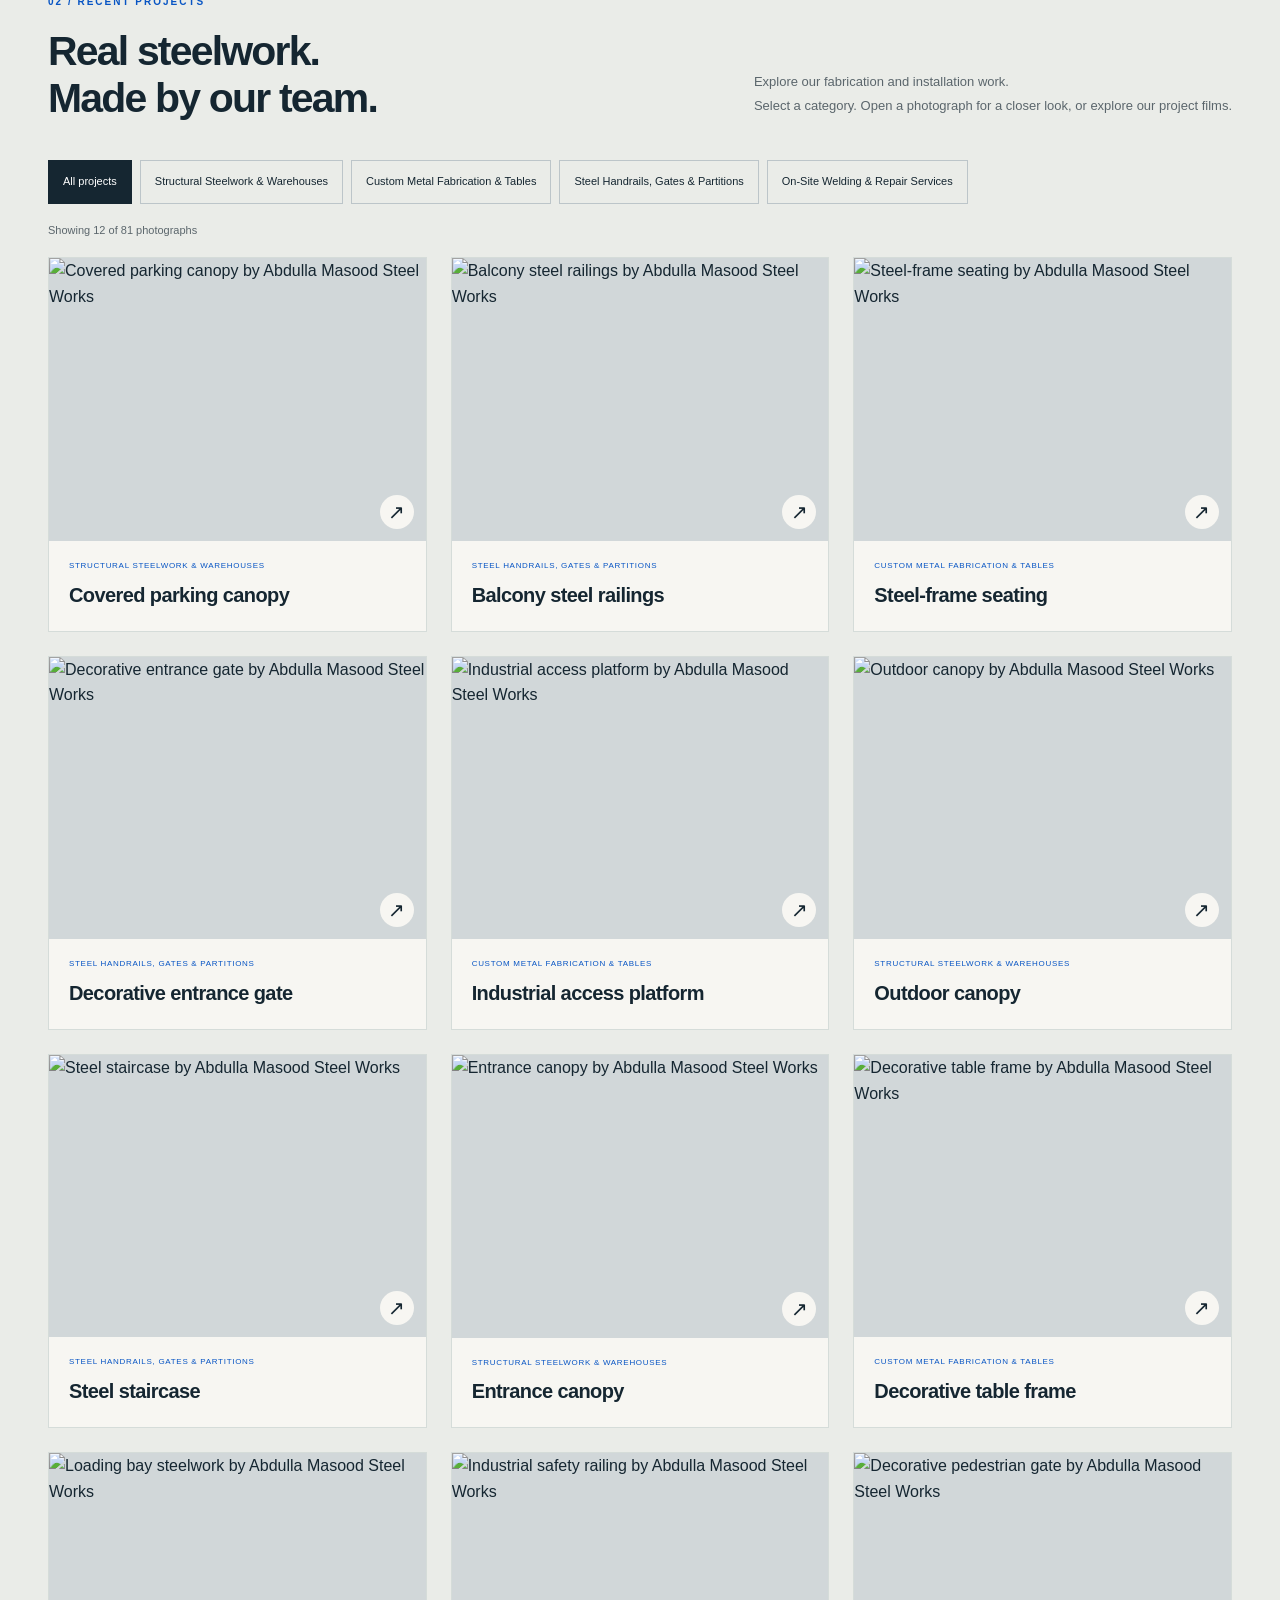
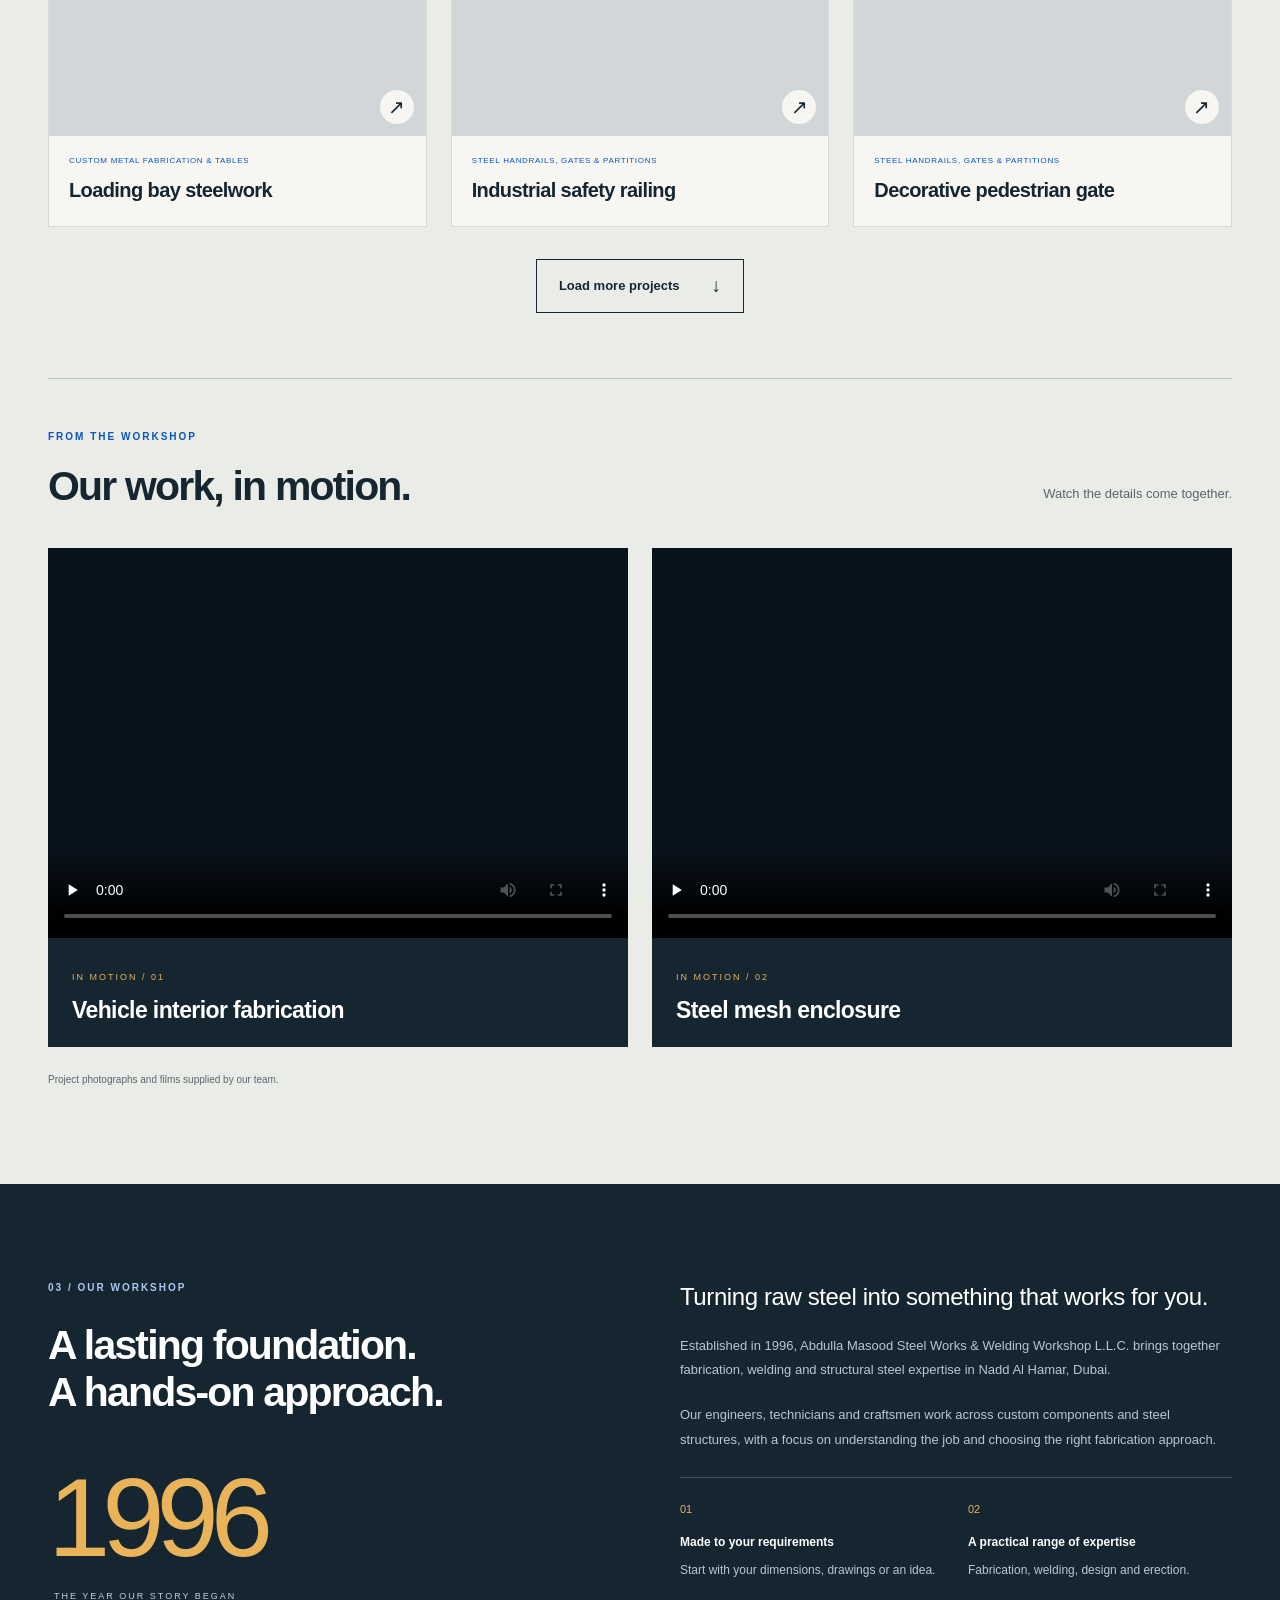
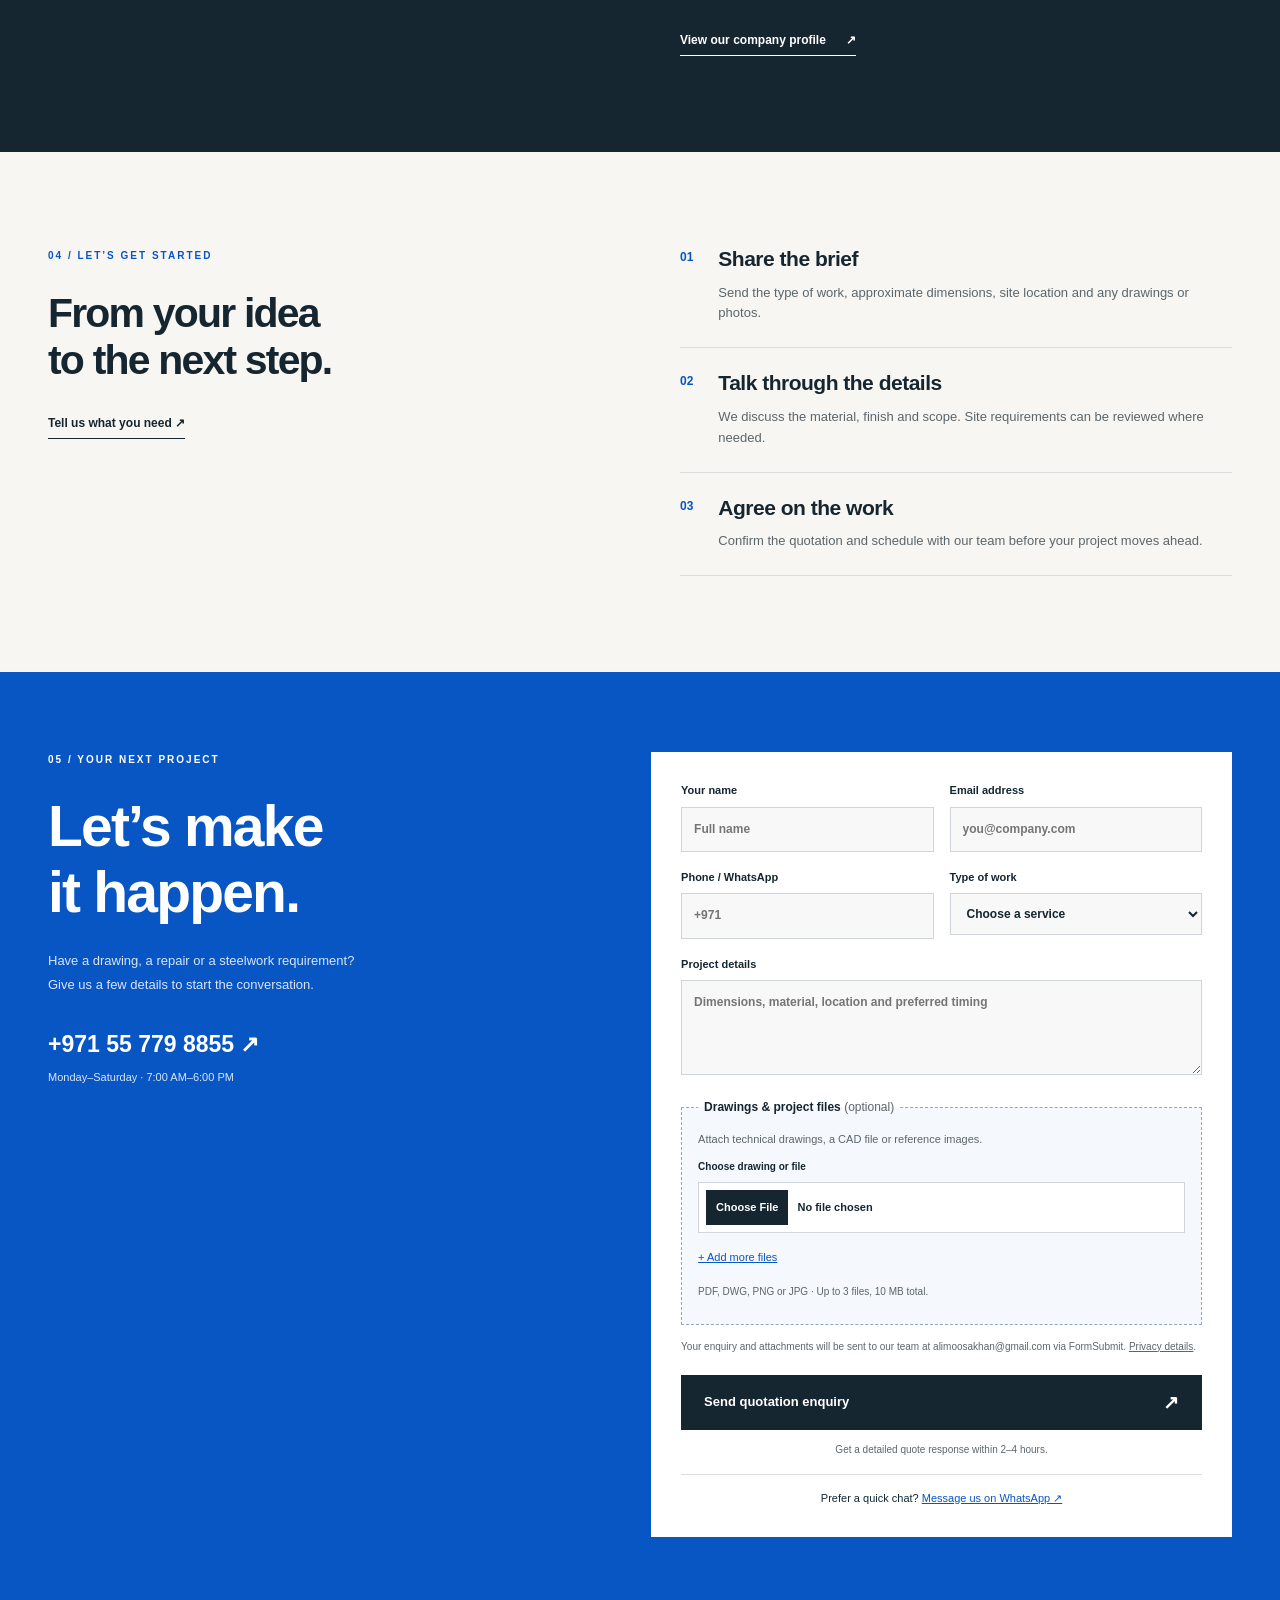
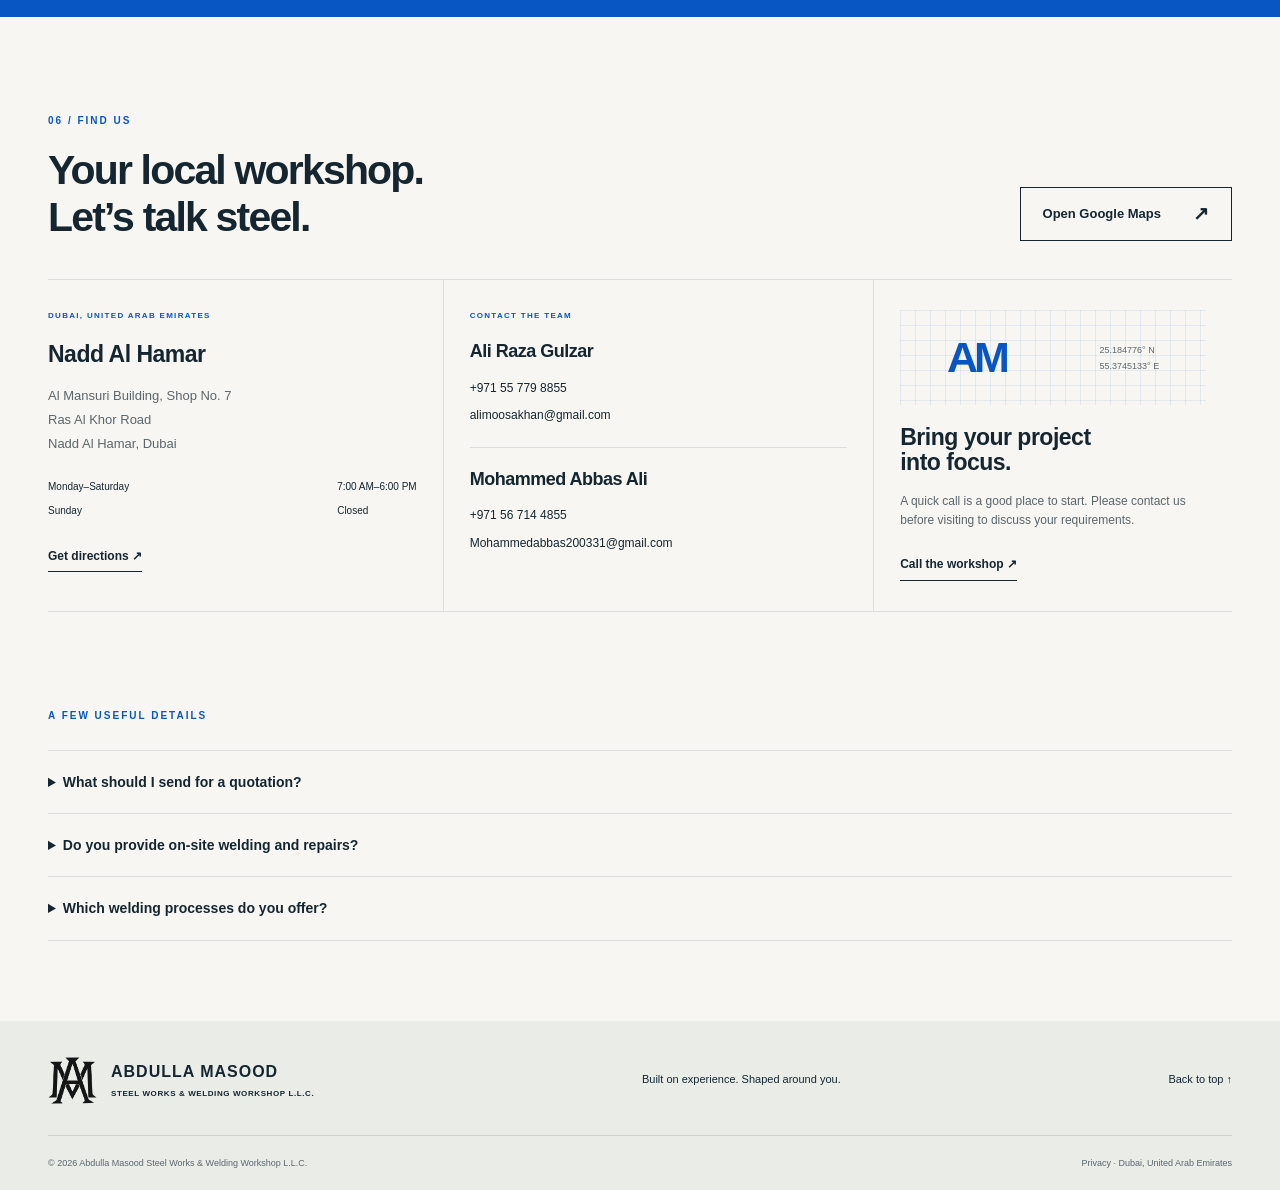
==== commit 21768dca: "Add files via upload" ====
--- a/index.html
+++ b/index.html
@@ -10,23 +10,23 @@
   <meta property="og:description" content="Steel fabrication. Precision welding. Built around your project. Speak to our Dubai workshop.">
   <meta property="og:type" content="website">
   <link rel="icon" href="assets/logo.png" type="image/png">
-  <link rel="preload" as="image" href="assets/hero-project.webp">
-  <link rel="stylesheet" href="styles.css?v=2">
-  <script src="app.js?v=2" defer></script>
+  <link rel="preload" as="image" href="assets/client/work-53.webp">
+  <link rel="stylesheet" href="styles.css?v=3">
+  <script src="app.js?v=3" defer></script>
   <script type="application/ld+json">{"@context":"https://schema.org","@type":"LocalBusiness","name":"Abdulla Masood Steel Works & Welding Workshop L.L.C.","telephone":"+971557798855","email":"alimoosakhan@gmail.com","foundingDate":"1996","address":{"@type":"PostalAddress","streetAddress":"Al Mansuri Building, Shop No 7, Ras Al Khor Road, Nadd Al Hamar","addressLocality":"Dubai","addressCountry":"AE"},"geo":{"@type":"GeoCoordinates","latitude":25.184776,"longitude":55.3745133},"hasMap":"https://maps.app.goo.gl/dVoTqFdna1GyqknK7","openingHoursSpecification":[{"@type":"OpeningHoursSpecification","dayOfWeek":["Monday","Tuesday","Wednesday","Thursday","Friday","Saturday"],"opens":"07:00","closes":"18:00"}]}</script>
 </head>
 <body>
 <a class="skip" href="#main">Skip to content</a>
 <div class="topbar"><div class="wrap"><span>STEEL FABRICATION & WELDING · DUBAI, UAE</span><a href="tel:+971557798855">Speak to our team <b>+971 55 779 8855 ↗</b></a></div></div>
 <header class="header"><div class="wrap nav-wrap">
-  <a class="brand" href="#home" aria-label="Abdulla Masood home"><img src="assets/logo.png" width="54" height="54" alt="Abdulla Masood logo"><span>ABDULLAH MASOOD<small>STEEL WORKS & WELDING WORKSHOP L.L.C.</small></span></a>
+  <a class="brand" href="#home" aria-label="Abdulla Masood home"><img src="assets/logo.png" width="54" height="54" alt="Abdulla Masood logo"><span>ABDULLA MASOOD<small>STEEL WORKS & WELDING WORKSHOP L.L.C.</small></span></a>
   <button class="menu-toggle" aria-expanded="false" aria-controls="navigation">Menu <span aria-hidden="true">☰</span></button>
   <nav id="navigation" aria-label="Main navigation"><a href="#services">Services</a><a href="#projects">Projects</a><a href="#about">About us</a><a href="#contact">Visit us</a><a class="button compact" href="#quote">Discuss your project <span>↗</span></a></nav>
 </div></header>
 <main id="main">
 <section class="hero" id="home"><div class="hero-grid wrap">
   <div class="hero-copy"><p class="eyebrow"><span class="line"></span> CRAFTSMANSHIP SINCE 1996</p><h1>Strong steel.<br>Precise work.<br><em>Built for you.</em></h1><p class="intro">Steel fabrication and welding, shaped around your project. From custom components to structural steelwork, talk directly to our Dubai workshop.</p><div class="actions"><a class="button" href="#quote">Request a quotation <span>↗</span></a><a class="text-link" href="#services">Explore our services <span>↓</span></a></div><p class="turnaround"><span aria-hidden="true">◷</span> Get a detailed quote response within 2–4 hours.</p><div class="hero-detail"><span class="pin" aria-hidden="true">⌖</span><div><b>Nadd Al Hamar, Dubai</b><span>Al Mansuri Building · Shop No. 7</span></div></div></div>
-  <div class="hero-visual"><img class="hero-photo" src="assets/hero-project.webp" width="1400" height="647" alt="Steel canopy project by Abdulla Masood Steel Works" fetchpriority="high"><div class="photo-label"><span>STEEL. SKILL. PRECISION.</span><span>01 / AM</span></div><div class="since"><span>EST.</span><strong>1996</strong><span>A FOUNDATION IN CRAFT</span></div></div>
+  <div class="hero-visual"><div class="hero-slides" aria-label="Selected client projects"><img class="hero-photo is-active" src="assets/client/work-53.webp" width="1600" height="1200" alt="Covered parking canopy by Abdulla Masood" fetchpriority="high"><img class="hero-photo" alt="" aria-hidden="true"></div><div class="photo-label"><span>STEEL. SKILL. PRECISION.</span><span id="hero-counter">01 / 06</span></div><div class="hero-controls"><button type="button" id="hero-prev" aria-label="Previous hero image">←</button><button type="button" id="hero-pause" aria-label="Pause slideshow">Ⅱ</button><button type="button" id="hero-next" aria-label="Next hero image">→</button></div><div class="since"><span>EST.</span><strong>1996</strong><span>A FOUNDATION IN CRAFT</span></div></div>
 </div></section>
 <section class="scope-band" aria-label="Materials and capabilities"><div class="wrap scope-grid"><div><p>MATERIALS WE WORK WITH</p><div class="scope-tags"><span><b aria-hidden="true">▧</b> Mild Steel (MS)</span><span><b aria-hidden="true">◇</b> Stainless Steel (SS)</span><span><b aria-hidden="true">⌑</b> Structural Beams</span></div></div><div><p>OUR CAPABILITIES</p><div class="scope-tags"><span>MIG/TIG Welding</span><span>Plasma Cutting</span><span>Steel Erection</span><span>Custom Fabrication</span></div></div></div></section>
 <section class="section wrap" id="services"><div class="section-head"><div><p class="eyebrow blue">01 / WHAT WE DO</p><h2>Expertise in every joint.<br>Strength in every detail.</h2></div><p>One workshop for your steel requirements.<br>Explore our fabrication, welding and<br class="desktop"> structural steel services.</p></div>
@@ -35,7 +35,7 @@
 <article class="service-card"><div class="service-body"><h3>Precision welding</h3><p>MIG, TIG and arc welding for a range of steel applications, including on-site welding and repair work.</p><a href="#quote" data-service="Welding & repairs">Discuss welding <span>↗</span></a></div></article>
 <article class="service-card"><div class="service-body"><h3>Structural steelwork</h3><p>Structural steel design and erection services, connecting fabrication with installation requirements.</p><a href="#quote" data-service="Structural steelwork">Discuss steelwork <span>↗</span></a></div></article>
 </div></section>
-<section class="section portfolio" id="projects"><div class="wrap"><div class="section-head"><div><p class="eyebrow blue">02 / RECENT PROJECTS</p><h2>Real steelwork.<br>Made by our team.</h2></div><p>Explore our fabrication and installation work.<br>Select a category. Open a photograph for a closer look.</p></div><div class="project-filters" role="group" aria-label="Filter projects"><button type="button" data-filter="all" aria-pressed="true">All projects</button><button type="button" data-filter="structural" aria-pressed="false">Structural Steelwork & Warehouses</button><button type="button" data-filter="custom" aria-pressed="false">Custom Metal Fabrication & Tables</button><button type="button" data-filter="railings" aria-pressed="false">Steel Handrails, Gates & Partitions</button><button type="button" data-filter="onsite" aria-pressed="false">On-Site Welding & Repair Services</button></div><p id="project-count" class="project-count" role="status">16 project photographs</p><div class="project-grid"><article class="project-card" data-category="structural"><a class="project-open" href="assets/project-01.webp" data-title="Steel canopy structure" data-caption="Structural Steelwork & Warehouses" aria-label="Enlarge Steel canopy structure"><div class="project-image"><img src="assets/project-01-thumb.webp" width="720" height="540" loading="lazy" decoding="async" alt="Completed canopy steelwork with roof cladding"><span class="enlarge-icon" aria-hidden="true">↗</span></div><div class="project-caption"><small>Structural Steelwork & Warehouses</small><h3>Steel canopy structure</h3></div></a></article><article class="project-card" data-category="railings"><a class="project-open" href="assets/project-02.webp" data-title="Custom entrance gate" data-caption="Steel Handrails, Gates & Partitions" aria-label="Enlarge Custom entrance gate"><div class="project-image"><img src="assets/project-02-thumb.webp" width="720" height="540" loading="lazy" decoding="async" alt="Decorative steel entrance gate with arched frame"><span class="enlarge-icon" aria-hidden="true">↗</span></div><div class="project-caption"><small>Steel Handrails, Gates & Partitions</small><h3>Custom entrance gate</h3></div></a></article><article class="project-card" data-category="custom"><a class="project-open" href="assets/project-03.webp" data-title="Fabricated platform trolley" data-caption="Custom Metal Fabrication & Tables" aria-label="Enlarge Fabricated platform trolley"><div class="project-image"><img src="assets/project-03-thumb.webp" width="720" height="540" loading="lazy" decoding="async" alt="Blue steel platform trolley with fabricated handle"><span class="enlarge-icon" aria-hidden="true">↗</span></div><div class="project-caption"><small>Custom Metal Fabrication & Tables</small><h3>Fabricated platform trolley</h3></div></a></article><article class="project-card" data-category="structural"><a class="project-open" href="assets/project-04.webp" data-title="Industrial steel installation" data-caption="Structural Steelwork & Warehouses" aria-label="Enlarge Industrial steel installation"><div class="project-image"><img src="assets/project-04-thumb.webp" width="720" height="540" loading="lazy" decoding="async" alt="Steel supports and framework in an industrial interior"><span class="enlarge-icon" aria-hidden="true">↗</span></div><div class="project-caption"><small>Structural Steelwork & Warehouses</small><h3>Industrial steel installation</h3></div></a></article><article class="project-card" data-category="custom"><a class="project-open" href="assets/project-05.webp" data-title="Vehicle load frame" data-caption="Custom Metal Fabrication & Tables" aria-label="Enlarge Vehicle load frame"><div class="project-image"><img src="assets/project-05-thumb.webp" width="720" height="540" loading="lazy" decoding="async" alt="Custom steel load frame fitted to a pickup truck"><span class="enlarge-icon" aria-hidden="true">↗</span></div><div class="project-caption"><small>Custom Metal Fabrication & Tables</small><h3>Vehicle load frame</h3></div></a></article><article class="project-card" data-category="onsite"><a class="project-open" href="assets/project-06.webp" data-title="Interior frame installation" data-caption="On-Site Welding & Repair Services" aria-label="Enlarge Interior frame installation"><div class="project-image"><img src="assets/project-06-thumb.webp" width="720" height="540" loading="lazy" decoding="async" alt="Steel framework being installed inside a building"><span class="enlarge-icon" aria-hidden="true">↗</span></div><div class="project-caption"><small>On-Site Welding & Repair Services</small><h3>Interior frame installation</h3></div></a></article><article class="project-card" data-category="structural"><a class="project-open" href="assets/project-07.webp" data-title="Covered steel framework" data-caption="Structural Steelwork & Warehouses" aria-label="Enlarge Covered steel framework"><div class="project-image"><img src="assets/project-07-thumb.webp" width="720" height="540" loading="lazy" decoding="async" alt="Painted steel canopy frame alongside a building"><span class="enlarge-icon" aria-hidden="true">↗</span></div><div class="project-caption"><small>Structural Steelwork & Warehouses</small><h3>Covered steel framework</h3></div></a></article><article class="project-card" data-category="custom"><a class="project-open" href="assets/project-08.webp" data-title="Workshop-made trolley" data-caption="Custom Metal Fabrication & Tables" aria-label="Enlarge Workshop-made trolley"><div class="project-image"><img src="assets/project-08-thumb.webp" width="720" height="540" loading="lazy" decoding="async" alt="Steel transport trolley with platform and guard frame"><span class="enlarge-icon" aria-hidden="true">↗</span></div><div class="project-caption"><small>Custom Metal Fabrication & Tables</small><h3>Workshop-made trolley</h3></div></a></article><article class="project-card" data-category="onsite"><a class="project-open" href="assets/project-09.webp" data-title="On-site structural assembly" data-caption="On-Site Welding & Repair Services" aria-label="Enlarge On-site structural assembly"><div class="project-image"><img src="assets/project-09-thumb.webp" width="720" height="540" loading="lazy" decoding="async" alt="Vertical steel framing and scaffolding during installation"><span class="enlarge-icon" aria-hidden="true">↗</span></div><div class="project-caption"><small>On-Site Welding & Repair Services</small><h3>On-site structural assembly</h3></div></a></article><article class="project-card" data-category="custom"><a class="project-open" href="assets/project-10.webp" data-title="Vehicle platform fabrication" data-caption="Custom Metal Fabrication & Tables" aria-label="Enlarge Vehicle platform fabrication"><div class="project-image"><img src="assets/project-10-thumb.webp" width="720" height="540" loading="lazy" decoding="async" alt="Custom metal platform fitted to a vehicle"><span class="enlarge-icon" aria-hidden="true">↗</span></div><div class="project-caption"><small>Custom Metal Fabrication & Tables</small><h3>Vehicle platform fabrication</h3></div></a></article><article class="project-card" data-category="onsite"><a class="project-open" href="assets/project-11.webp" data-title="Canopy installation" data-caption="On-Site Welding & Repair Services" aria-label="Enlarge Canopy installation"><div class="project-image"><img src="assets/project-11-thumb.webp" width="720" height="540" loading="lazy" decoding="async" alt="Team installing a steel canopy frame on site"><span class="enlarge-icon" aria-hidden="true">↗</span></div><div class="project-caption"><small>On-Site Welding & Repair Services</small><h3>Canopy installation</h3></div></a></article><article class="project-card" data-category="structural"><a class="project-open" href="assets/project-12.webp" data-title="Industrial overhead steelwork" data-caption="Structural Steelwork & Warehouses" aria-label="Enlarge Industrial overhead steelwork"><div class="project-image"><img src="assets/project-12-thumb.webp" width="720" height="540" loading="lazy" decoding="async" alt="Steel framework and overhead installation inside a factory"><span class="enlarge-icon" aria-hidden="true">↗</span></div><div class="project-caption"><small>Structural Steelwork & Warehouses</small><h3>Industrial overhead steelwork</h3></div></a></article><article class="project-card" data-category="custom"><a class="project-open" href="assets/project-13.webp" data-title="Custom equipment stand" data-caption="Custom Metal Fabrication & Tables" aria-label="Enlarge Custom equipment stand"><div class="project-image"><img src="assets/project-13-thumb.webp" width="720" height="540" loading="lazy" decoding="async" alt="Fabricated metal stand supporting equipment"><span class="enlarge-icon" aria-hidden="true">↗</span></div><div class="project-caption"><small>Custom Metal Fabrication & Tables</small><h3>Custom equipment stand</h3></div></a></article><article class="project-card" data-category="structural"><a class="project-open" href="assets/project-14.webp" data-title="Steel beam framework" data-caption="Structural Steelwork & Warehouses" aria-label="Enlarge Steel beam framework"><div class="project-image"><img src="assets/project-14-thumb.webp" width="720" height="540" loading="lazy" decoding="async" alt="Steel columns and beams assembled for a canopy"><span class="enlarge-icon" aria-hidden="true">↗</span></div><div class="project-caption"><small>Structural Steelwork & Warehouses</small><h3>Steel beam framework</h3></div></a></article><article class="project-card" data-category="onsite"><a class="project-open" href="assets/project-15.webp" data-title="Steelwork in progress" data-caption="On-Site Welding & Repair Services" aria-label="Enlarge Steelwork in progress"><div class="project-image"><img src="assets/project-15-thumb.webp" width="720" height="540" loading="lazy" decoding="async" alt="On-site assembly of a painted steel canopy frame"><span class="enlarge-icon" aria-hidden="true">↗</span></div><div class="project-caption"><small>On-Site Welding & Repair Services</small><h3>Steelwork in progress</h3></div></a></article><article class="project-card" data-category="onsite"><a class="project-open" href="assets/project-16.webp" data-title="Roof frame assembly" data-caption="On-Site Welding & Repair Services" aria-label="Enlarge Roof frame assembly"><div class="project-image"><img src="assets/project-16-thumb.webp" width="720" height="540" loading="lazy" decoding="async" alt="Workshop team assembling a canopy roof structure on site"><span class="enlarge-icon" aria-hidden="true">↗</span></div><div class="project-caption"><small>On-Site Welding & Repair Services</small><h3>Roof frame assembly</h3></div></a></article></div><p class="gallery-credit">From our workshop’s owner-posted Google Maps gallery. <a href="https://maps.app.goo.gl/dVoTqFdna1GyqknK7" target="_blank" rel="noopener">View our business listing ↗</a></p></div></section><section class="about section" id="about"><div class="wrap about-grid"><div class="about-title"><p class="eyebrow">03 / OUR WORKSHOP</p><h2>A lasting foundation.<br>A hands-on approach.</h2><div class="year-mark">1996<span>THE YEAR OUR STORY BEGAN</span></div></div><div class="about-copy"><p class="lead">Turning raw steel into something that works for you.</p><p>Established in 1996, Abdulla Masood Steel Works & Welding Workshop L.L.C. brings together fabrication, welding and structural steel expertise in Nadd Al Hamar, Dubai.</p><p>Our engineers, technicians and craftsmen work across custom components and steel structures, with a focus on understanding the job and choosing the right fabrication approach.</p><div class="values"><div><span>01</span><b>Made to your requirements</b><p>Start with your dimensions, drawings or an idea.</p></div><div><span>02</span><b>A practical range of expertise</b><p>Fabrication, welding, design and erection.</p></div></div><a class="text-link light" href="assets/company-profile.pdf" target="_blank" rel="noopener">View our company profile <span>↗</span></a></div></div></section>
+<section class="section portfolio" id="projects"><div class="wrap"><div class="section-head"><div><p class="eyebrow blue">02 / RECENT PROJECTS</p><h2>Real steelwork.<br>Made by our team.</h2></div><p>Explore our fabrication and installation work.<br>Select a category. Open a photograph for a closer look, or explore our project films.</p></div><div class="project-filters" role="group" aria-label="Filter projects"><button type="button" data-filter="all" aria-pressed="true">All projects</button><button type="button" data-filter="structural" aria-pressed="false">Structural Steelwork & Warehouses</button><button type="button" data-filter="custom" aria-pressed="false">Custom Metal Fabrication & Tables</button><button type="button" data-filter="railings" aria-pressed="false">Steel Handrails, Gates & Partitions</button><button type="button" data-filter="onsite" aria-pressed="false">On-Site Welding & Repair Services</button></div><p id="project-count" class="project-count" role="status">81 project photographs</p><div class="project-grid"><article class="project-card" data-category="structural"><a class="project-open" href="assets/client/work-53.webp" data-title="Covered parking canopy" data-caption="Structural Steelwork &amp; Warehouses" aria-label="Enlarge Covered parking canopy"><div class="project-image"><img src="assets/client/work-53-thumb.webp" width="640" height="480" loading="lazy" decoding="async" alt="Covered parking canopy by Abdulla Masood Steel Works"><span class="enlarge-icon" aria-hidden="true">↗</span></div><div class="project-caption"><small>Structural Steelwork &amp; Warehouses</small><h3>Covered parking canopy</h3></div></a></article><article class="project-card" data-category="railings"><a class="project-open" href="assets/client/work-01.webp" data-title="Balcony steel railings" data-caption="Steel Handrails, Gates &amp; Partitions" aria-label="Enlarge Balcony steel railings"><div class="project-image"><img src="assets/client/work-01-thumb.webp" width="640" height="480" loading="lazy" decoding="async" alt="Balcony steel railings by Abdulla Masood Steel Works"><span class="enlarge-icon" aria-hidden="true">↗</span></div><div class="project-caption"><small>Steel Handrails, Gates &amp; Partitions</small><h3>Balcony steel railings</h3></div></a></article><article class="project-card" data-category="custom"><a class="project-open" href="assets/client/work-48.webp" data-title="Steel-frame seating" data-caption="Custom Metal Fabrication &amp; Tables" aria-label="Enlarge Steel-frame seating"><div class="project-image"><img src="assets/client/work-48-thumb.webp" width="640" height="480" loading="lazy" decoding="async" alt="Steel-frame seating by Abdulla Masood Steel Works"><span class="enlarge-icon" aria-hidden="true">↗</span></div><div class="project-caption"><small>Custom Metal Fabrication &amp; Tables</small><h3>Steel-frame seating</h3></div></a></article><article class="project-card" data-category="railings"><a class="project-open" href="assets/client/work-11.webp" data-title="Decorative entrance gate" data-caption="Steel Handrails, Gates &amp; Partitions" aria-label="Enlarge Decorative entrance gate"><div class="project-image"><img src="assets/client/work-11-thumb.webp" width="640" height="480" loading="lazy" decoding="async" alt="Decorative entrance gate by Abdulla Masood Steel Works"><span class="enlarge-icon" aria-hidden="true">↗</span></div><div class="project-caption"><small>Steel Handrails, Gates &amp; Partitions</small><h3>Decorative entrance gate</h3></div></a></article><article class="project-card" data-category="custom"><a class="project-open" href="assets/client/work-07.webp" data-title="Industrial access platform" data-caption="Custom Metal Fabrication &amp; Tables" aria-label="Enlarge Industrial access platform"><div class="project-image"><img src="assets/client/work-07-thumb.webp" width="640" height="480" loading="lazy" decoding="async" alt="Industrial access platform by Abdulla Masood Steel Works"><span class="enlarge-icon" aria-hidden="true">↗</span></div><div class="project-caption"><small>Custom Metal Fabrication &amp; Tables</small><h3>Industrial access platform</h3></div></a></article><article class="project-card" data-category="structural"><a class="project-open" href="assets/client/work-29.webp" data-title="Outdoor canopy" data-caption="Structural Steelwork &amp; Warehouses" aria-label="Enlarge Outdoor canopy"><div class="project-image"><img src="assets/client/work-29-thumb.webp" width="640" height="480" loading="lazy" decoding="async" alt="Outdoor canopy by Abdulla Masood Steel Works"><span class="enlarge-icon" aria-hidden="true">↗</span></div><div class="project-caption"><small>Structural Steelwork &amp; Warehouses</small><h3>Outdoor canopy</h3></div></a></article><article class="project-card" data-category="railings"><a class="project-open" href="assets/client/work-58.webp" data-title="Steel staircase" data-caption="Steel Handrails, Gates &amp; Partitions" aria-label="Enlarge Steel staircase"><div class="project-image"><img src="assets/client/work-58-thumb.webp" width="640" height="480" loading="lazy" decoding="async" alt="Steel staircase by Abdulla Masood Steel Works"><span class="enlarge-icon" aria-hidden="true">↗</span></div><div class="project-caption"><small>Steel Handrails, Gates &amp; Partitions</small><h3>Steel staircase</h3></div></a></article><article class="project-card" data-category="structural"><a class="project-open" href="assets/client/work-19.webp" data-title="Entrance canopy" data-caption="Structural Steelwork &amp; Warehouses" aria-label="Enlarge Entrance canopy"><div class="project-image"><img src="assets/client/work-19-thumb.webp" width="640" height="480" loading="lazy" decoding="async" alt="Entrance canopy by Abdulla Masood Steel Works"><span class="enlarge-icon" aria-hidden="true">↗</span></div><div class="project-caption"><small>Structural Steelwork &amp; Warehouses</small><h3>Entrance canopy</h3></div></a></article><article class="project-card" data-category="custom"><a class="project-open" href="assets/client/work-40.webp" data-title="Decorative table frame" data-caption="Custom Metal Fabrication &amp; Tables" aria-label="Enlarge Decorative table frame"><div class="project-image"><img src="assets/client/work-40-thumb.webp" width="640" height="480" loading="lazy" decoding="async" alt="Decorative table frame by Abdulla Masood Steel Works"><span class="enlarge-icon" aria-hidden="true">↗</span></div><div class="project-caption"><small>Custom Metal Fabrication &amp; Tables</small><h3>Decorative table frame</h3></div></a></article><article class="project-card" data-category="custom"><a class="project-open" href="assets/client/work-28.webp" data-title="Loading bay steelwork" data-caption="Custom Metal Fabrication &amp; Tables" aria-label="Enlarge Loading bay steelwork"><div class="project-image"><img src="assets/client/work-28-thumb.webp" width="640" height="480" loading="lazy" decoding="async" alt="Loading bay steelwork by Abdulla Masood Steel Works"><span class="enlarge-icon" aria-hidden="true">↗</span></div><div class="project-caption"><small>Custom Metal Fabrication &amp; Tables</small><h3>Loading bay steelwork</h3></div></a></article><article class="project-card" data-category="railings"><a class="project-open" href="assets/client/work-75.webp" data-title="Industrial safety railing" data-caption="Steel Handrails, Gates &amp; Partitions" aria-label="Enlarge Industrial safety railing"><div class="project-image"><img src="assets/client/work-75-thumb.webp" width="640" height="480" loading="lazy" decoding="async" alt="Industrial safety railing by Abdulla Masood Steel Works"><span class="enlarge-icon" aria-hidden="true">↗</span></div><div class="project-caption"><small>Steel Handrails, Gates &amp; Partitions</small><h3>Industrial safety railing</h3></div></a></article><article class="project-card" data-category="railings"><a class="project-open" href="assets/client/work-66.webp" data-title="Decorative pedestrian gate" data-caption="Steel Handrails, Gates &amp; Partitions" aria-label="Enlarge Decorative pedestrian gate"><div class="project-image"><img src="assets/client/work-66-thumb.webp" width="640" height="480" loading="lazy" decoding="async" alt="Decorative pedestrian gate by Abdulla Masood Steel Works"><span class="enlarge-icon" aria-hidden="true">↗</span></div><div class="project-caption"><small>Steel Handrails, Gates &amp; Partitions</small><h3>Decorative pedestrian gate</h3></div></a></article><article class="project-card" data-category="structural"><a class="project-open" href="assets/client/work-02.webp" data-title="Canopy frame fabrication" data-caption="Structural Steelwork &amp; Warehouses" aria-label="Enlarge Canopy frame fabrication"><div class="project-image"><img src="assets/client/work-02-thumb.webp" width="640" height="480" loading="lazy" decoding="async" alt="Canopy frame fabrication by Abdulla Masood Steel Works"><span class="enlarge-icon" aria-hidden="true">↗</span></div><div class="project-caption"><small>Structural Steelwork &amp; Warehouses</small><h3>Canopy frame fabrication</h3></div></a></article><article class="project-card" data-category="custom"><a class="project-open" href="assets/client/work-03.webp" data-title="Fabricated access ramp" data-caption="Custom Metal Fabrication &amp; Tables" aria-label="Enlarge Fabricated access ramp"><div class="project-image"><img src="assets/client/work-03-thumb.webp" width="640" height="480" loading="lazy" decoding="async" alt="Fabricated access ramp by Abdulla Masood Steel Works"><span class="enlarge-icon" aria-hidden="true">↗</span></div><div class="project-caption"><small>Custom Metal Fabrication &amp; Tables</small><h3>Fabricated access ramp</h3></div></a></article><article class="project-card" data-category="custom"><a class="project-open" href="assets/client/work-04.webp" data-title="Custom fabrication · 04" data-caption="Custom Metal Fabrication &amp; Tables" aria-label="Enlarge Custom fabrication · 04"><div class="project-image"><img src="assets/client/work-04-thumb.webp" width="640" height="480" loading="lazy" decoding="async" alt="Custom fabrication · 04 by Abdulla Masood Steel Works"><span class="enlarge-icon" aria-hidden="true">↗</span></div><div class="project-caption"><small>Custom Metal Fabrication &amp; Tables</small><h3>Custom fabrication · 04</h3></div></a></article><article class="project-card" data-category="structural"><a class="project-open" href="assets/client/work-05.webp" data-title="Canopy structure" data-caption="Structural Steelwork &amp; Warehouses" aria-label="Enlarge Canopy structure"><div class="project-image"><img src="assets/client/work-05-thumb.webp" width="640" height="480" loading="lazy" decoding="async" alt="Canopy structure by Abdulla Masood Steel Works"><span class="enlarge-icon" aria-hidden="true">↗</span></div><div class="project-caption"><small>Structural Steelwork &amp; Warehouses</small><h3>Canopy structure</h3></div></a></article><article class="project-card" data-category="railings"><a class="project-open" href="assets/client/work-06.webp" data-title="Staircase and handrails" data-caption="Steel Handrails, Gates &amp; Partitions" aria-label="Enlarge Staircase and handrails"><div class="project-image"><img src="assets/client/work-06-thumb.webp" width="640" height="480" loading="lazy" decoding="async" alt="Staircase and handrails by Abdulla Masood Steel Works"><span class="enlarge-icon" aria-hidden="true">↗</span></div><div class="project-caption"><small>Steel Handrails, Gates &amp; Partitions</small><h3>Staircase and handrails</h3></div></a></article><article class="project-card" data-category="railings"><a class="project-open" href="assets/client/work-08.webp" data-title="Steel mesh panel" data-caption="Steel Handrails, Gates &amp; Partitions" aria-label="Enlarge Steel mesh panel"><div class="project-image"><img src="assets/client/work-08-thumb.webp" width="640" height="480" loading="lazy" decoding="async" alt="Steel mesh panel by Abdulla Masood Steel Works"><span class="enlarge-icon" aria-hidden="true">↗</span></div><div class="project-caption"><small>Steel Handrails, Gates &amp; Partitions</small><h3>Steel mesh panel</h3></div></a></article><article class="project-card" data-category="railings"><a class="project-open" href="assets/client/work-09.webp" data-title="Steelwork details · 09" data-caption="Steel Handrails, Gates &amp; Partitions" aria-label="Enlarge Steelwork details · 09"><div class="project-image"><img src="assets/client/work-09-thumb.webp" width="640" height="480" loading="lazy" decoding="async" alt="Steelwork details · 09 by Abdulla Masood Steel Works"><span class="enlarge-icon" aria-hidden="true">↗</span></div><div class="project-caption"><small>Steel Handrails, Gates &amp; Partitions</small><h3>Steelwork details · 09</h3></div></a></article><article class="project-card" data-category="railings"><a class="project-open" href="assets/client/work-10.webp" data-title="Steelwork details · 10" data-caption="Steel Handrails, Gates &amp; Partitions" aria-label="Enlarge Steelwork details · 10"><div class="project-image"><img src="assets/client/work-10-thumb.webp" width="640" height="480" loading="lazy" decoding="async" alt="Steelwork details · 10 by Abdulla Masood Steel Works"><span class="enlarge-icon" aria-hidden="true">↗</span></div><div class="project-caption"><small>Steel Handrails, Gates &amp; Partitions</small><h3>Steelwork details · 10</h3></div></a></article><article class="project-card" data-category="custom"><a class="project-open" href="assets/client/work-12.webp" data-title="Custom fabrication · 12" data-caption="Custom Metal Fabrication &amp; Tables" aria-label="Enlarge Custom fabrication · 12"><div class="project-image"><img src="assets/client/work-12-thumb.webp" width="640" height="480" loading="lazy" decoding="async" alt="Custom fabrication · 12 by Abdulla Masood Steel Works"><span class="enlarge-icon" aria-hidden="true">↗</span></div><div class="project-caption"><small>Custom Metal Fabrication &amp; Tables</small><h3>Custom fabrication · 12</h3></div></a></article><article class="project-card" data-category="custom"><a class="project-open" href="assets/client/work-13.webp" data-title="Custom fabrication · 13" data-caption="Custom Metal Fabrication &amp; Tables" aria-label="Enlarge Custom fabrication · 13"><div class="project-image"><img src="assets/client/work-13-thumb.webp" width="640" height="480" loading="lazy" decoding="async" alt="Custom fabrication · 13 by Abdulla Masood Steel Works"><span class="enlarge-icon" aria-hidden="true">↗</span></div><div class="project-caption"><small>Custom Metal Fabrication &amp; Tables</small><h3>Custom fabrication · 13</h3></div></a></article><article class="project-card" data-category="railings"><a class="project-open" href="assets/client/work-14.webp" data-title="Custom driveway gate" data-caption="Steel Handrails, Gates &amp; Partitions" aria-label="Enlarge Custom driveway gate"><div class="project-image"><img src="assets/client/work-14-thumb.webp" width="640" height="480" loading="lazy" decoding="async" alt="Custom driveway gate by Abdulla Masood Steel Works"><span class="enlarge-icon" aria-hidden="true">↗</span></div><div class="project-caption"><small>Steel Handrails, Gates &amp; Partitions</small><h3>Custom driveway gate</h3></div></a></article><article class="project-card" data-category="custom"><a class="project-open" href="assets/client/work-15.webp" data-title="Steel-frame furniture" data-caption="Custom Metal Fabrication &amp; Tables" aria-label="Enlarge Steel-frame furniture"><div class="project-image"><img src="assets/client/work-15-thumb.webp" width="640" height="480" loading="lazy" decoding="async" alt="Steel-frame furniture by Abdulla Masood Steel Works"><span class="enlarge-icon" aria-hidden="true">↗</span></div><div class="project-caption"><small>Custom Metal Fabrication &amp; Tables</small><h3>Steel-frame furniture</h3></div></a></article><article class="project-card" data-category="railings"><a class="project-open" href="assets/client/work-16.webp" data-title="Steelwork details · 16" data-caption="Steel Handrails, Gates &amp; Partitions" aria-label="Enlarge Steelwork details · 16"><div class="project-image"><img src="assets/client/work-16-thumb.webp" width="640" height="480" loading="lazy" decoding="async" alt="Steelwork details · 16 by Abdulla Masood Steel Works"><span class="enlarge-icon" aria-hidden="true">↗</span></div><div class="project-caption"><small>Steel Handrails, Gates &amp; Partitions</small><h3>Steelwork details · 16</h3></div></a></article><article class="project-card" data-category="railings"><a class="project-open" href="assets/client/work-17.webp" data-title="Steelwork details · 17" data-caption="Steel Handrails, Gates &amp; Partitions" aria-label="Enlarge Steelwork details · 17"><div class="project-image"><img src="assets/client/work-17-thumb.webp" width="640" height="480" loading="lazy" decoding="async" alt="Steelwork details · 17 by Abdulla Masood Steel Works"><span class="enlarge-icon" aria-hidden="true">↗</span></div><div class="project-caption"><small>Steel Handrails, Gates &amp; Partitions</small><h3>Steelwork details · 17</h3></div></a></article><article class="project-card" data-category="custom"><a class="project-open" href="assets/client/work-18.webp" data-title="Custom fabrication · 18" data-caption="Custom Metal Fabrication &amp; Tables" aria-label="Enlarge Custom fabrication · 18"><div class="project-image"><img src="assets/client/work-18-thumb.webp" width="640" height="480" loading="lazy" decoding="async" alt="Custom fabrication · 18 by Abdulla Masood Steel Works"><span class="enlarge-icon" aria-hidden="true">↗</span></div><div class="project-caption"><small>Custom Metal Fabrication &amp; Tables</small><h3>Custom fabrication · 18</h3></div></a></article><article class="project-card" data-category="railings"><a class="project-open" href="assets/client/work-20.webp" data-title="Balcony railing detail" data-caption="Steel Handrails, Gates &amp; Partitions" aria-label="Enlarge Balcony railing detail"><div class="project-image"><img src="assets/client/work-20-thumb.webp" width="640" height="480" loading="lazy" decoding="async" alt="Balcony railing detail by Abdulla Masood Steel Works"><span class="enlarge-icon" aria-hidden="true">↗</span></div><div class="project-caption"><small>Steel Handrails, Gates &amp; Partitions</small><h3>Balcony railing detail</h3></div></a></article><article class="project-card" data-category="onsite"><a class="project-open" href="assets/client/work-21.webp" data-title="On-site installation · 21" data-caption="On-Site Welding &amp; Repair Services" aria-label="Enlarge On-site installation · 21"><div class="project-image"><img src="assets/client/work-21-thumb.webp" width="640" height="480" loading="lazy" decoding="async" alt="On-site installation · 21 by Abdulla Masood Steel Works"><span class="enlarge-icon" aria-hidden="true">↗</span></div><div class="project-caption"><small>On-Site Welding &amp; Repair Services</small><h3>On-site installation · 21</h3></div></a></article><article class="project-card" data-category="custom"><a class="project-open" href="assets/client/work-22.webp" data-title="Custom fabrication · 22" data-caption="Custom Metal Fabrication &amp; Tables" aria-label="Enlarge Custom fabrication · 22"><div class="project-image"><img src="assets/client/work-22-thumb.webp" width="640" height="480" loading="lazy" decoding="async" alt="Custom fabrication · 22 by Abdulla Masood Steel Works"><span class="enlarge-icon" aria-hidden="true">↗</span></div><div class="project-caption"><small>Custom Metal Fabrication &amp; Tables</small><h3>Custom fabrication · 22</h3></div></a></article><article class="project-card" data-category="custom"><a class="project-open" href="assets/client/work-23.webp" data-title="Custom fabrication · 23" data-caption="Custom Metal Fabrication &amp; Tables" aria-label="Enlarge Custom fabrication · 23"><div class="project-image"><img src="assets/client/work-23-thumb.webp" width="640" height="480" loading="lazy" decoding="async" alt="Custom fabrication · 23 by Abdulla Masood Steel Works"><span class="enlarge-icon" aria-hidden="true">↗</span></div><div class="project-caption"><small>Custom Metal Fabrication &amp; Tables</small><h3>Custom fabrication · 23</h3></div></a></article><article class="project-card" data-category="custom"><a class="project-open" href="assets/client/work-24.webp" data-title="Custom fabrication · 24" data-caption="Custom Metal Fabrication &amp; Tables" aria-label="Enlarge Custom fabrication · 24"><div class="project-image"><img src="assets/client/work-24-thumb.webp" width="640" height="480" loading="lazy" decoding="async" alt="Custom fabrication · 24 by Abdulla Masood Steel Works"><span class="enlarge-icon" aria-hidden="true">↗</span></div><div class="project-caption"><small>Custom Metal Fabrication &amp; Tables</small><h3>Custom fabrication · 24</h3></div></a></article><article class="project-card" data-category="structural"><a class="project-open" href="assets/client/work-25.webp" data-title="Structural fabrication · 25" data-caption="Structural Steelwork &amp; Warehouses" aria-label="Enlarge Structural fabrication · 25"><div class="project-image"><img src="assets/client/work-25-thumb.webp" width="640" height="480" loading="lazy" decoding="async" alt="Structural fabrication · 25 by Abdulla Masood Steel Works"><span class="enlarge-icon" aria-hidden="true">↗</span></div><div class="project-caption"><small>Structural Steelwork &amp; Warehouses</small><h3>Structural fabrication · 25</h3></div></a></article><article class="project-card" data-category="railings"><a class="project-open" href="assets/client/work-26.webp" data-title="Steelwork details · 26" data-caption="Steel Handrails, Gates &amp; Partitions" aria-label="Enlarge Steelwork details · 26"><div class="project-image"><img src="assets/client/work-26-thumb.webp" width="640" height="480" loading="lazy" decoding="async" alt="Steelwork details · 26 by Abdulla Masood Steel Works"><span class="enlarge-icon" aria-hidden="true">↗</span></div><div class="project-caption"><small>Steel Handrails, Gates &amp; Partitions</small><h3>Steelwork details · 26</h3></div></a></article><article class="project-card" data-category="onsite"><a class="project-open" href="assets/client/work-27.webp" data-title="On-site installation · 27" data-caption="On-Site Welding &amp; Repair Services" aria-label="Enlarge On-site installation · 27"><div class="project-image"><img src="assets/client/work-27-thumb.webp" width="640" height="480" loading="lazy" decoding="async" alt="On-site installation · 27 by Abdulla Masood Steel Works"><span class="enlarge-icon" aria-hidden="true">↗</span></div><div class="project-caption"><small>On-Site Welding &amp; Repair Services</small><h3>On-site installation · 27</h3></div></a></article><article class="project-card" data-category="custom"><a class="project-open" href="assets/client/work-30.webp" data-title="Decorative metal panel" data-caption="Custom Metal Fabrication &amp; Tables" aria-label="Enlarge Decorative metal panel"><div class="project-image"><img src="assets/client/work-30-thumb.webp" width="640" height="480" loading="lazy" decoding="async" alt="Decorative metal panel by Abdulla Masood Steel Works"><span class="enlarge-icon" aria-hidden="true">↗</span></div><div class="project-caption"><small>Custom Metal Fabrication &amp; Tables</small><h3>Decorative metal panel</h3></div></a></article><article class="project-card" data-category="railings"><a class="project-open" href="assets/client/work-31.webp" data-title="Steelwork details · 31" data-caption="Steel Handrails, Gates &amp; Partitions" aria-label="Enlarge Steelwork details · 31"><div class="project-image"><img src="assets/client/work-31-thumb.webp" width="640" height="480" loading="lazy" decoding="async" alt="Steelwork details · 31 by Abdulla Masood Steel Works"><span class="enlarge-icon" aria-hidden="true">↗</span></div><div class="project-caption"><small>Steel Handrails, Gates &amp; Partitions</small><h3>Steelwork details · 31</h3></div></a></article><article class="project-card" data-category="custom"><a class="project-open" href="assets/client/work-32.webp" data-title="Custom fabrication · 32" data-caption="Custom Metal Fabrication &amp; Tables" aria-label="Enlarge Custom fabrication · 32"><div class="project-image"><img src="assets/client/work-32-thumb.webp" width="640" height="480" loading="lazy" decoding="async" alt="Custom fabrication · 32 by Abdulla Masood Steel Works"><span class="enlarge-icon" aria-hidden="true">↗</span></div><div class="project-caption"><small>Custom Metal Fabrication &amp; Tables</small><h3>Custom fabrication · 32</h3></div></a></article><article class="project-card" data-category="onsite"><a class="project-open" href="assets/client/work-33.webp" data-title="On-site installation · 33" data-caption="On-Site Welding &amp; Repair Services" aria-label="Enlarge On-site installation · 33"><div class="project-image"><img src="assets/client/work-33-thumb.webp" width="640" height="480" loading="lazy" decoding="async" alt="On-site installation · 33 by Abdulla Masood Steel Works"><span class="enlarge-icon" aria-hidden="true">↗</span></div><div class="project-caption"><small>On-Site Welding &amp; Repair Services</small><h3>On-site installation · 33</h3></div></a></article><article class="project-card" data-category="custom"><a class="project-open" href="assets/client/work-34.webp" data-title="Custom fabrication · 34" data-caption="Custom Metal Fabrication &amp; Tables" aria-label="Enlarge Custom fabrication · 34"><div class="project-image"><img src="assets/client/work-34-thumb.webp" width="640" height="480" loading="lazy" decoding="async" alt="Custom fabrication · 34 by Abdulla Masood Steel Works"><span class="enlarge-icon" aria-hidden="true">↗</span></div><div class="project-caption"><small>Custom Metal Fabrication &amp; Tables</small><h3>Custom fabrication · 34</h3></div></a></article><article class="project-card" data-category="structural"><a class="project-open" href="assets/client/work-35.webp" data-title="Steel frame installation" data-caption="Structural Steelwork &amp; Warehouses" aria-label="Enlarge Steel frame installation"><div class="project-image"><img src="assets/client/work-35-thumb.webp" width="640" height="480" loading="lazy" decoding="async" alt="Steel frame installation by Abdulla Masood Steel Works"><span class="enlarge-icon" aria-hidden="true">↗</span></div><div class="project-caption"><small>Structural Steelwork &amp; Warehouses</small><h3>Steel frame installation</h3></div></a></article><article class="project-card" data-category="railings"><a class="project-open" href="assets/client/work-36.webp" data-title="Steelwork details · 36" data-caption="Steel Handrails, Gates &amp; Partitions" aria-label="Enlarge Steelwork details · 36"><div class="project-image"><img src="assets/client/work-36-thumb.webp" width="640" height="480" loading="lazy" decoding="async" alt="Steelwork details · 36 by Abdulla Masood Steel Works"><span class="enlarge-icon" aria-hidden="true">↗</span></div><div class="project-caption"><small>Steel Handrails, Gates &amp; Partitions</small><h3>Steelwork details · 36</h3></div></a></article><article class="project-card" data-category="railings"><a class="project-open" href="assets/client/work-37.webp" data-title="Steelwork details · 37" data-caption="Steel Handrails, Gates &amp; Partitions" aria-label="Enlarge Steelwork details · 37"><div class="project-image"><img src="assets/client/work-37-thumb.webp" width="640" height="480" loading="lazy" decoding="async" alt="Steelwork details · 37 by Abdulla Masood Steel Works"><span class="enlarge-icon" aria-hidden="true">↗</span></div><div class="project-caption"><small>Steel Handrails, Gates &amp; Partitions</small><h3>Steelwork details · 37</h3></div></a></article><article class="project-card" data-category="railings"><a class="project-open" href="assets/client/work-38.webp" data-title="Steelwork details · 38" data-caption="Steel Handrails, Gates &amp; Partitions" aria-label="Enlarge Steelwork details · 38"><div class="project-image"><img src="assets/client/work-38-thumb.webp" width="640" height="480" loading="lazy" decoding="async" alt="Steelwork details · 38 by Abdulla Masood Steel Works"><span class="enlarge-icon" aria-hidden="true">↗</span></div><div class="project-caption"><small>Steel Handrails, Gates &amp; Partitions</small><h3>Steelwork details · 38</h3></div></a></article><article class="project-card" data-category="custom"><a class="project-open" href="assets/client/work-39.webp" data-title="Custom fabrication · 39" data-caption="Custom Metal Fabrication &amp; Tables" aria-label="Enlarge Custom fabrication · 39"><div class="project-image"><img src="assets/client/work-39-thumb.webp" width="640" height="480" loading="lazy" decoding="async" alt="Custom fabrication · 39 by Abdulla Masood Steel Works"><span class="enlarge-icon" aria-hidden="true">↗</span></div><div class="project-caption"><small>Custom Metal Fabrication &amp; Tables</small><h3>Custom fabrication · 39</h3></div></a></article><article class="project-card" data-category="custom"><a class="project-open" href="assets/client/work-41.webp" data-title="Custom fabrication · 41" data-caption="Custom Metal Fabrication &amp; Tables" aria-label="Enlarge Custom fabrication · 41"><div class="project-image"><img src="assets/client/work-41-thumb.webp" width="640" height="480" loading="lazy" decoding="async" alt="Custom fabrication · 41 by Abdulla Masood Steel Works"><span class="enlarge-icon" aria-hidden="true">↗</span></div><div class="project-caption"><small>Custom Metal Fabrication &amp; Tables</small><h3>Custom fabrication · 41</h3></div></a></article><article class="project-card" data-category="custom"><a class="project-open" href="assets/client/work-42.webp" data-title="Custom display shelving" data-caption="Custom Metal Fabrication &amp; Tables" aria-label="Enlarge Custom display shelving"><div class="project-image"><img src="assets/client/work-42-thumb.webp" width="640" height="480" loading="lazy" decoding="async" alt="Custom display shelving by Abdulla Masood Steel Works"><span class="enlarge-icon" aria-hidden="true">↗</span></div><div class="project-caption"><small>Custom Metal Fabrication &amp; Tables</small><h3>Custom display shelving</h3></div></a></article><article class="project-card" data-category="custom"><a class="project-open" href="assets/client/work-43.webp" data-title="Custom fabrication · 43" data-caption="Custom Metal Fabrication &amp; Tables" aria-label="Enlarge Custom fabrication · 43"><div class="project-image"><img src="assets/client/work-43-thumb.webp" width="640" height="480" loading="lazy" decoding="async" alt="Custom fabrication · 43 by Abdulla Masood Steel Works"><span class="enlarge-icon" aria-hidden="true">↗</span></div><div class="project-caption"><small>Custom Metal Fabrication &amp; Tables</small><h3>Custom fabrication · 43</h3></div></a></article><article class="project-card" data-category="railings"><a class="project-open" href="assets/client/work-44.webp" data-title="Steelwork details · 44" data-caption="Steel Handrails, Gates &amp; Partitions" aria-label="Enlarge Steelwork details · 44"><div class="project-image"><img src="assets/client/work-44-thumb.webp" width="640" height="480" loading="lazy" decoding="async" alt="Steelwork details · 44 by Abdulla Masood Steel Works"><span class="enlarge-icon" aria-hidden="true">↗</span></div><div class="project-caption"><small>Steel Handrails, Gates &amp; Partitions</small><h3>Steelwork details · 44</h3></div></a></article><article class="project-card" data-category="custom"><a class="project-open" href="assets/client/work-45.webp" data-title="Custom fabrication · 45" data-caption="Custom Metal Fabrication &amp; Tables" aria-label="Enlarge Custom fabrication · 45"><div class="project-image"><img src="assets/client/work-45-thumb.webp" width="640" height="480" loading="lazy" decoding="async" alt="Custom fabrication · 45 by Abdulla Masood Steel Works"><span class="enlarge-icon" aria-hidden="true">↗</span></div><div class="project-caption"><small>Custom Metal Fabrication &amp; Tables</small><h3>Custom fabrication · 45</h3></div></a></article><article class="project-card" data-category="custom"><a class="project-open" href="assets/client/work-46.webp" data-title="Custom fabrication · 46" data-caption="Custom Metal Fabrication &amp; Tables" aria-label="Enlarge Custom fabrication · 46"><div class="project-image"><img src="assets/client/work-46-thumb.webp" width="640" height="480" loading="lazy" decoding="async" alt="Custom fabrication · 46 by Abdulla Masood Steel Works"><span class="enlarge-icon" aria-hidden="true">↗</span></div><div class="project-caption"><small>Custom Metal Fabrication &amp; Tables</small><h3>Custom fabrication · 46</h3></div></a></article><article class="project-card" data-category="custom"><a class="project-open" href="assets/client/work-47.webp" data-title="Custom fabrication · 47" data-caption="Custom Metal Fabrication &amp; Tables" aria-label="Enlarge Custom fabrication · 47"><div class="project-image"><img src="assets/client/work-47-thumb.webp" width="640" height="480" loading="lazy" decoding="async" alt="Custom fabrication · 47 by Abdulla Masood Steel Works"><span class="enlarge-icon" aria-hidden="true">↗</span></div><div class="project-caption"><small>Custom Metal Fabrication &amp; Tables</small><h3>Custom fabrication · 47</h3></div></a></article><article class="project-card" data-category="railings"><a class="project-open" href="assets/client/work-49.webp" data-title="Steelwork details · 49" data-caption="Steel Handrails, Gates &amp; Partitions" aria-label="Enlarge Steelwork details · 49"><div class="project-image"><img src="assets/client/work-49-thumb.webp" width="640" height="480" loading="lazy" decoding="async" alt="Steelwork details · 49 by Abdulla Masood Steel Works"><span class="enlarge-icon" aria-hidden="true">↗</span></div><div class="project-caption"><small>Steel Handrails, Gates &amp; Partitions</small><h3>Steelwork details · 49</h3></div></a></article><article class="project-card" data-category="railings"><a class="project-open" href="assets/client/work-50.webp" data-title="Steelwork details · 50" data-caption="Steel Handrails, Gates &amp; Partitions" aria-label="Enlarge Steelwork details · 50"><div class="project-image"><img src="assets/client/work-50-thumb.webp" width="640" height="480" loading="lazy" decoding="async" alt="Steelwork details · 50 by Abdulla Masood Steel Works"><span class="enlarge-icon" aria-hidden="true">↗</span></div><div class="project-caption"><small>Steel Handrails, Gates &amp; Partitions</small><h3>Steelwork details · 50</h3></div></a></article><article class="project-card" data-category="railings"><a class="project-open" href="assets/client/work-51.webp" data-title="Steelwork details · 51" data-caption="Steel Handrails, Gates &amp; Partitions" aria-label="Enlarge Steelwork details · 51"><div class="project-image"><img src="assets/client/work-51-thumb.webp" width="640" height="480" loading="lazy" decoding="async" alt="Steelwork details · 51 by Abdulla Masood Steel Works"><span class="enlarge-icon" aria-hidden="true">↗</span></div><div class="project-caption"><small>Steel Handrails, Gates &amp; Partitions</small><h3>Steelwork details · 51</h3></div></a></article><article class="project-card" data-category="custom"><a class="project-open" href="assets/client/work-52.webp" data-title="Custom fabrication · 52" data-caption="Custom Metal Fabrication &amp; Tables" aria-label="Enlarge Custom fabrication · 52"><div class="project-image"><img src="assets/client/work-52-thumb.webp" width="640" height="480" loading="lazy" decoding="async" alt="Custom fabrication · 52 by Abdulla Masood Steel Works"><span class="enlarge-icon" aria-hidden="true">↗</span></div><div class="project-caption"><small>Custom Metal Fabrication &amp; Tables</small><h3>Custom fabrication · 52</h3></div></a></article><article class="project-card" data-category="structural"><a class="project-open" href="assets/client/work-54.webp" data-title="Structural fabrication · 54" data-caption="Structural Steelwork &amp; Warehouses" aria-label="Enlarge Structural fabrication · 54"><div class="project-image"><img src="assets/client/work-54-thumb.webp" width="640" height="480" loading="lazy" decoding="async" alt="Structural fabrication · 54 by Abdulla Masood Steel Works"><span class="enlarge-icon" aria-hidden="true">↗</span></div><div class="project-caption"><small>Structural Steelwork &amp; Warehouses</small><h3>Structural fabrication · 54</h3></div></a></article><article class="project-card" data-category="railings"><a class="project-open" href="assets/client/work-55.webp" data-title="Access ramp and handrails" data-caption="Steel Handrails, Gates &amp; Partitions" aria-label="Enlarge Access ramp and handrails"><div class="project-image"><img src="assets/client/work-55-thumb.webp" width="640" height="480" loading="lazy" decoding="async" alt="Access ramp and handrails by Abdulla Masood Steel Works"><span class="enlarge-icon" aria-hidden="true">↗</span></div><div class="project-caption"><small>Steel Handrails, Gates &amp; Partitions</small><h3>Access ramp and handrails</h3></div></a></article><article class="project-card" data-category="custom"><a class="project-open" href="assets/client/work-56.webp" data-title="Custom fabrication · 56" data-caption="Custom Metal Fabrication &amp; Tables" aria-label="Enlarge Custom fabrication · 56"><div class="project-image"><img src="assets/client/work-56-thumb.webp" width="640" height="480" loading="lazy" decoding="async" alt="Custom fabrication · 56 by Abdulla Masood Steel Works"><span class="enlarge-icon" aria-hidden="true">↗</span></div><div class="project-caption"><small>Custom Metal Fabrication &amp; Tables</small><h3>Custom fabrication · 56</h3></div></a></article><article class="project-card" data-category="custom"><a class="project-open" href="assets/client/work-57.webp" data-title="Custom fabrication · 57" data-caption="Custom Metal Fabrication &amp; Tables" aria-label="Enlarge Custom fabrication · 57"><div class="project-image"><img src="assets/client/work-57-thumb.webp" width="640" height="480" loading="lazy" decoding="async" alt="Custom fabrication · 57 by Abdulla Masood Steel Works"><span class="enlarge-icon" aria-hidden="true">↗</span></div><div class="project-caption"><small>Custom Metal Fabrication &amp; Tables</small><h3>Custom fabrication · 57</h3></div></a></article><article class="project-card" data-category="railings"><a class="project-open" href="assets/client/work-59.webp" data-title="Steelwork details · 59" data-caption="Steel Handrails, Gates &amp; Partitions" aria-label="Enlarge Steelwork details · 59"><div class="project-image"><img src="assets/client/work-59-thumb.webp" width="640" height="480" loading="lazy" decoding="async" alt="Steelwork details · 59 by Abdulla Masood Steel Works"><span class="enlarge-icon" aria-hidden="true">↗</span></div><div class="project-caption"><small>Steel Handrails, Gates &amp; Partitions</small><h3>Steelwork details · 59</h3></div></a></article><article class="project-card" data-category="custom"><a class="project-open" href="assets/client/work-60.webp" data-title="Custom fabrication · 60" data-caption="Custom Metal Fabrication &amp; Tables" aria-label="Enlarge Custom fabrication · 60"><div class="project-image"><img src="assets/client/work-60-thumb.webp" width="640" height="480" loading="lazy" decoding="async" alt="Custom fabrication · 60 by Abdulla Masood Steel Works"><span class="enlarge-icon" aria-hidden="true">↗</span></div><div class="project-caption"><small>Custom Metal Fabrication &amp; Tables</small><h3>Custom fabrication · 60</h3></div></a></article><article class="project-card" data-category="railings"><a class="project-open" href="assets/client/work-61.webp" data-title="Steelwork details · 61" data-caption="Steel Handrails, Gates &amp; Partitions" aria-label="Enlarge Steelwork details · 61"><div class="project-image"><img src="assets/client/work-61-thumb.webp" width="640" height="480" loading="lazy" decoding="async" alt="Steelwork details · 61 by Abdulla Masood Steel Works"><span class="enlarge-icon" aria-hidden="true">↗</span></div><div class="project-caption"><small>Steel Handrails, Gates &amp; Partitions</small><h3>Steelwork details · 61</h3></div></a></article><article class="project-card" data-category="railings"><a class="project-open" href="assets/client/work-62.webp" data-title="Steelwork details · 62" data-caption="Steel Handrails, Gates &amp; Partitions" aria-label="Enlarge Steelwork details · 62"><div class="project-image"><img src="assets/client/work-62-thumb.webp" width="640" height="480" loading="lazy" decoding="async" alt="Steelwork details · 62 by Abdulla Masood Steel Works"><span class="enlarge-icon" aria-hidden="true">↗</span></div><div class="project-caption"><small>Steel Handrails, Gates &amp; Partitions</small><h3>Steelwork details · 62</h3></div></a></article><article class="project-card" data-category="custom"><a class="project-open" href="assets/client/work-63.webp" data-title="Custom fabrication · 63" data-caption="Custom Metal Fabrication &amp; Tables" aria-label="Enlarge Custom fabrication · 63"><div class="project-image"><img src="assets/client/work-63-thumb.webp" width="640" height="480" loading="lazy" decoding="async" alt="Custom fabrication · 63 by Abdulla Masood Steel Works"><span class="enlarge-icon" aria-hidden="true">↗</span></div><div class="project-caption"><small>Custom Metal Fabrication &amp; Tables</small><h3>Custom fabrication · 63</h3></div></a></article><article class="project-card" data-category="custom"><a class="project-open" href="assets/client/work-64.webp" data-title="Custom fabrication · 64" data-caption="Custom Metal Fabrication &amp; Tables" aria-label="Enlarge Custom fabrication · 64"><div class="project-image"><img src="assets/client/work-64-thumb.webp" width="640" height="480" loading="lazy" decoding="async" alt="Custom fabrication · 64 by Abdulla Masood Steel Works"><span class="enlarge-icon" aria-hidden="true">↗</span></div><div class="project-caption"><small>Custom Metal Fabrication &amp; Tables</small><h3>Custom fabrication · 64</h3></div></a></article><article class="project-card" data-category="railings"><a class="project-open" href="assets/client/work-65.webp" data-title="Steelwork details · 65" data-caption="Steel Handrails, Gates &amp; Partitions" aria-label="Enlarge Steelwork details · 65"><div class="project-image"><img src="assets/client/work-65-thumb.webp" width="640" height="480" loading="lazy" decoding="async" alt="Steelwork details · 65 by Abdulla Masood Steel Works"><span class="enlarge-icon" aria-hidden="true">↗</span></div><div class="project-caption"><small>Steel Handrails, Gates &amp; Partitions</small><h3>Steelwork details · 65</h3></div></a></article><article class="project-card" data-category="custom"><a class="project-open" href="assets/client/work-67.webp" data-title="Custom fabrication · 67" data-caption="Custom Metal Fabrication &amp; Tables" aria-label="Enlarge Custom fabrication · 67"><div class="project-image"><img src="assets/client/work-67-thumb.webp" width="640" height="480" loading="lazy" decoding="async" alt="Custom fabrication · 67 by Abdulla Masood Steel Works"><span class="enlarge-icon" aria-hidden="true">↗</span></div><div class="project-caption"><small>Custom Metal Fabrication &amp; Tables</small><h3>Custom fabrication · 67</h3></div></a></article><article class="project-card" data-category="structural"><a class="project-open" href="assets/client/work-68.webp" data-title="Structural fabrication · 68" data-caption="Structural Steelwork &amp; Warehouses" aria-label="Enlarge Structural fabrication · 68"><div class="project-image"><img src="assets/client/work-68-thumb.webp" width="640" height="480" loading="lazy" decoding="async" alt="Structural fabrication · 68 by Abdulla Masood Steel Works"><span class="enlarge-icon" aria-hidden="true">↗</span></div><div class="project-caption"><small>Structural Steelwork &amp; Warehouses</small><h3>Structural fabrication · 68</h3></div></a></article><article class="project-card" data-category="custom"><a class="project-open" href="assets/client/work-69.webp" data-title="Industrial access stairs" data-caption="Custom Metal Fabrication &amp; Tables" aria-label="Enlarge Industrial access stairs"><div class="project-image"><img src="assets/client/work-69-thumb.webp" width="640" height="480" loading="lazy" decoding="async" alt="Industrial access stairs by Abdulla Masood Steel Works"><span class="enlarge-icon" aria-hidden="true">↗</span></div><div class="project-caption"><small>Custom Metal Fabrication &amp; Tables</small><h3>Industrial access stairs</h3></div></a></article><article class="project-card" data-category="structural"><a class="project-open" href="assets/client/work-70.webp" data-title="Covered walkway" data-caption="Structural Steelwork &amp; Warehouses" aria-label="Enlarge Covered walkway"><div class="project-image"><img src="assets/client/work-70-thumb.webp" width="640" height="480" loading="lazy" decoding="async" alt="Covered walkway by Abdulla Masood Steel Works"><span class="enlarge-icon" aria-hidden="true">↗</span></div><div class="project-caption"><small>Structural Steelwork &amp; Warehouses</small><h3>Covered walkway</h3></div></a></article><article class="project-card" data-category="custom"><a class="project-open" href="assets/client/work-71.webp" data-title="Custom fabrication · 71" data-caption="Custom Metal Fabrication &amp; Tables" aria-label="Enlarge Custom fabrication · 71"><div class="project-image"><img src="assets/client/work-71-thumb.webp" width="640" height="480" loading="lazy" decoding="async" alt="Custom fabrication · 71 by Abdulla Masood Steel Works"><span class="enlarge-icon" aria-hidden="true">↗</span></div><div class="project-caption"><small>Custom Metal Fabrication &amp; Tables</small><h3>Custom fabrication · 71</h3></div></a></article><article class="project-card" data-category="custom"><a class="project-open" href="assets/client/work-72.webp" data-title="Custom fabrication · 72" data-caption="Custom Metal Fabrication &amp; Tables" aria-label="Enlarge Custom fabrication · 72"><div class="project-image"><img src="assets/client/work-72-thumb.webp" width="640" height="480" loading="lazy" decoding="async" alt="Custom fabrication · 72 by Abdulla Masood Steel Works"><span class="enlarge-icon" aria-hidden="true">↗</span></div><div class="project-caption"><small>Custom Metal Fabrication &amp; Tables</small><h3>Custom fabrication · 72</h3></div></a></article><article class="project-card" data-category="onsite"><a class="project-open" href="assets/client/work-73.webp" data-title="On-site installation · 73" data-caption="On-Site Welding &amp; Repair Services" aria-label="Enlarge On-site installation · 73"><div class="project-image"><img src="assets/client/work-73-thumb.webp" width="640" height="480" loading="lazy" decoding="async" alt="On-site installation · 73 by Abdulla Masood Steel Works"><span class="enlarge-icon" aria-hidden="true">↗</span></div><div class="project-caption"><small>On-Site Welding &amp; Repair Services</small><h3>On-site installation · 73</h3></div></a></article><article class="project-card" data-category="custom"><a class="project-open" href="assets/client/work-74.webp" data-title="Workshop furniture collection" data-caption="Custom Metal Fabrication &amp; Tables" aria-label="Enlarge Workshop furniture collection"><div class="project-image"><img src="assets/client/work-74-thumb.webp" width="640" height="480" loading="lazy" decoding="async" alt="Workshop furniture collection by Abdulla Masood Steel Works"><span class="enlarge-icon" aria-hidden="true">↗</span></div><div class="project-caption"><small>Custom Metal Fabrication &amp; Tables</small><h3>Workshop furniture collection</h3></div></a></article><article class="project-card" data-category="custom"><a class="project-open" href="assets/client/work-76.webp" data-title="Custom fabrication · 76" data-caption="Custom Metal Fabrication &amp; Tables" aria-label="Enlarge Custom fabrication · 76"><div class="project-image"><img src="assets/client/work-76-thumb.webp" width="640" height="480" loading="lazy" decoding="async" alt="Custom fabrication · 76 by Abdulla Masood Steel Works"><span class="enlarge-icon" aria-hidden="true">↗</span></div><div class="project-caption"><small>Custom Metal Fabrication &amp; Tables</small><h3>Custom fabrication · 76</h3></div></a></article><article class="project-card" data-category="structural"><a class="project-open" href="assets/client/work-77.webp" data-title="Structural fabrication · 77" data-caption="Structural Steelwork &amp; Warehouses" aria-label="Enlarge Structural fabrication · 77"><div class="project-image"><img src="assets/client/work-77-thumb.webp" width="640" height="480" loading="lazy" decoding="async" alt="Structural fabrication · 77 by Abdulla Masood Steel Works"><span class="enlarge-icon" aria-hidden="true">↗</span></div><div class="project-caption"><small>Structural Steelwork &amp; Warehouses</small><h3>Structural fabrication · 77</h3></div></a></article><article class="project-card" data-category="custom"><a class="project-open" href="assets/client/work-78.webp" data-title="Custom fabrication · 78" data-caption="Custom Metal Fabrication &amp; Tables" aria-label="Enlarge Custom fabrication · 78"><div class="project-image"><img src="assets/client/work-78-thumb.webp" width="640" height="480" loading="lazy" decoding="async" alt="Custom fabrication · 78 by Abdulla Masood Steel Works"><span class="enlarge-icon" aria-hidden="true">↗</span></div><div class="project-caption"><small>Custom Metal Fabrication &amp; Tables</small><h3>Custom fabrication · 78</h3></div></a></article><article class="project-card" data-category="railings"><a class="project-open" href="assets/client/work-79.webp" data-title="Balcony fabrication" data-caption="Steel Handrails, Gates &amp; Partitions" aria-label="Enlarge Balcony fabrication"><div class="project-image"><img src="assets/client/work-79-thumb.webp" width="640" height="480" loading="lazy" decoding="async" alt="Balcony fabrication by Abdulla Masood Steel Works"><span class="enlarge-icon" aria-hidden="true">↗</span></div><div class="project-caption"><small>Steel Handrails, Gates &amp; Partitions</small><h3>Balcony fabrication</h3></div></a></article><article class="project-card" data-category="custom"><a class="project-open" href="assets/client/work-80.webp" data-title="Custom fabrication · 80" data-caption="Custom Metal Fabrication &amp; Tables" aria-label="Enlarge Custom fabrication · 80"><div class="project-image"><img src="assets/client/work-80-thumb.webp" width="640" height="480" loading="lazy" decoding="async" alt="Custom fabrication · 80 by Abdulla Masood Steel Works"><span class="enlarge-icon" aria-hidden="true">↗</span></div><div class="project-caption"><small>Custom Metal Fabrication &amp; Tables</small><h3>Custom fabrication · 80</h3></div></a></article><article class="project-card" data-category="railings"><a class="project-open" href="assets/client/work-81.webp" data-title="Steelwork details · 81" data-caption="Steel Handrails, Gates &amp; Partitions" aria-label="Enlarge Steelwork details · 81"><div class="project-image"><img src="assets/client/work-81-thumb.webp" width="640" height="480" loading="lazy" decoding="async" alt="Steelwork details · 81 by Abdulla Masood Steel Works"><span class="enlarge-icon" aria-hidden="true">↗</span></div><div class="project-caption"><small>Steel Handrails, Gates &amp; Partitions</small><h3>Steelwork details · 81</h3></div></a></article></div><div class="gallery-more"><button type="button" class="button outline" id="load-projects">Load more projects <span>↓</span></button></div><div class="project-films"><div class="section-head"><div><p class="eyebrow blue">FROM THE WORKSHOP</p><h2>Our work, in motion.</h2></div><p>Watch the details come together.</p></div><div class="film-grid"><article class="film-card"><video controls playsinline preload="none" poster="assets/client/film-1-poster.webp" aria-label="Vehicle interior fabrication film"><source src="assets/client/workshop-1.mp4" type="video/mp4">Your browser cannot play this video. <a href="assets/client/workshop-1.mp4">Download project film</a>.</video><div><span>IN MOTION / 01</span><h3>Vehicle interior fabrication</h3></div></article><article class="film-card"><video controls playsinline preload="none" poster="assets/client/film-2-poster.webp" aria-label="Steel mesh enclosure film"><source src="assets/client/workshop-2.mp4" type="video/mp4">Your browser cannot play this video. <a href="assets/client/workshop-2.mp4">Download project film</a>.</video><div><span>IN MOTION / 02</span><h3>Steel mesh enclosure</h3></div></article></div></div><p class="gallery-credit">Project photographs and films supplied by our team.</p></div></section><section class="about section" id="about"><div class="wrap about-grid"><div class="about-title"><p class="eyebrow">03 / OUR WORKSHOP</p><h2>A lasting foundation.<br>A hands-on approach.</h2><div class="year-mark">1996<span>THE YEAR OUR STORY BEGAN</span></div></div><div class="about-copy"><p class="lead">Turning raw steel into something that works for you.</p><p>Established in 1996, Abdulla Masood Steel Works & Welding Workshop L.L.C. brings together fabrication, welding and structural steel expertise in Nadd Al Hamar, Dubai.</p><p>Our engineers, technicians and craftsmen work across custom components and steel structures, with a focus on understanding the job and choosing the right fabrication approach.</p><div class="values"><div><span>01</span><b>Made to your requirements</b><p>Start with your dimensions, drawings or an idea.</p></div><div><span>02</span><b>A practical range of expertise</b><p>Fabrication, welding, design and erection.</p></div></div><a class="text-link light" href="assets/company-profile.pdf" target="_blank" rel="noopener">View our company profile <span>↗</span></a></div></div></section>
 <section class="section wrap process"><div><p class="eyebrow blue">04 / LET’S GET STARTED</p><h2>From your idea<br>to the next step.</h2><a class="text-link" href="#quote">Tell us what you need ↗</a></div><ol><li><span>01</span><div><h3>Share the brief</h3><p>Send the type of work, approximate dimensions, site location and any drawings or photos.</p></div></li><li><span>02</span><div><h3>Talk through the details</h3><p>We discuss the material, finish and scope. Site requirements can be reviewed where needed.</p></div></li><li><span>03</span><div><h3>Agree on the work</h3><p>Confirm the quotation and schedule with our team before your project moves ahead.</p></div></li></ol></section>
 <section class="quote-section" id="quote"><div class="wrap quote-grid"><div><p class="eyebrow">05 / YOUR NEXT PROJECT</p><h2>Let’s make<br>it happen.</h2><p>Have a drawing, a repair or a steelwork requirement?<br>Give us a few details to start the conversation.</p><a class="quote-phone" href="tel:+971557798855">+971 55 779 8855 ↗</a><span class="quote-hours">Monday–Saturday · 7:00 AM–6:00 PM</span></div><form id="quote-form" action="https://formsubmit.co/alimoosakhan@gmail.com" method="POST" enctype="multipart/form-data">
 <input type="hidden" name="_subject" value="Website quotation enquiry — Abdulla Masood Steel Works"><input type="hidden" name="_template" value="table"><input type="text" name="_honey" tabindex="-1" autocomplete="off" class="honeypot" aria-hidden="true">
@@ -47,6 +47,6 @@
 <section class="section wrap" id="contact"><div class="section-head"><div><p class="eyebrow blue">06 / FIND US</p><h2>Your local workshop.<br>Let’s talk steel.</h2></div><a class="button outline" href="https://maps.app.goo.gl/dVoTqFdna1GyqknK7" target="_blank" rel="noopener">Open Google Maps <span>↗</span></a></div><div class="contact-grid"><div class="address-panel"><span class="eyebrow blue">DUBAI, UNITED ARAB EMIRATES</span><h3>Nadd Al Hamar</h3><address>Al Mansuri Building, Shop No. 7<br>Ras Al Khor Road<br>Nadd Al Hamar, Dubai</address><div class="hours"><span>Monday–Saturday</span><b>7:00 AM–6:00 PM</b><span>Sunday</span><b>Closed</b></div><a class="text-link" href="https://maps.app.goo.gl/dVoTqFdna1GyqknK7" target="_blank" rel="noopener">Get directions ↗</a></div><div class="contact-person"><p class="eyebrow blue">CONTACT THE TEAM</p><h3>Ali Raza Gulzar</h3><a href="tel:+971557798855">+971 55 779 8855</a><a href="mailto:alimoosakhan@gmail.com">alimoosakhan@gmail.com</a><hr><h3>Mohammed Abbas Ali</h3><a href="tel:+971567144855">+971 56 714 4855</a><a href="mailto:Mohammedabbas200331@gmail.com">Mohammedabbas200331@gmail.com</a></div><div class="contact-note"><div class="grid-art" aria-hidden="true"><span>AM</span><i>25.184776° N<br>55.3745133° E</i></div><h3>Bring your project<br>into focus.</h3><p>A quick call is a good place to start. Please contact us before visiting to discuss your requirements.</p><a class="text-link" href="tel:+971557798855">Call the workshop ↗</a></div></div></section>
 <section class="wrap faq"><p class="eyebrow blue">A FEW USEFUL DETAILS</p><details><summary>What should I send for a quotation?</summary><p>Send your dimensions, preferred material and finish, site location and any drawings or reference photos. The team will discuss anything else needed to assess the work.</p></details><details><summary>Do you provide on-site welding and repairs?</summary><p>Yes. On-site welding and repair solutions are included in our services. Contact the workshop to discuss your location, access and the work required.</p></details><details><summary>Which welding processes do you offer?</summary><p>Our company profile lists MIG, TIG and arc welding. The appropriate process depends on the material and project requirements.</p></details></section>
 </main>
-<footer><div class="wrap footer-top"><a class="brand" href="#home"><img src="assets/logo.png" width="48" height="48" alt=""><span>ABDULLAH MASOOD<small>STEEL WORKS & WELDING WORKSHOP L.L.C.</small></span></a><span>Built on experience. Shaped around you.</span><a href="#home">Back to top ↑</a></div><div class="wrap footer-bottom"><span>© <span id="year">2026</span> Abdulla Masood Steel Works & Welding Workshop L.L.C.</span><span><a href="privacy.html">Privacy</a> · Dubai, United Arab Emirates</span></div></footer>
+<footer><div class="wrap footer-top"><a class="brand" href="#home"><img src="assets/logo.png" width="48" height="48" alt=""><span>ABDULLA MASOOD<small>STEEL WORKS & WELDING WORKSHOP L.L.C.</small></span></a><span>Built on experience. Shaped around you.</span><a href="#home">Back to top ↑</a></div><div class="wrap footer-bottom"><span>© <span id="year">2026</span> Abdulla Masood Steel Works & Welding Workshop L.L.C.</span><span><a href="privacy.html">Privacy</a> · Dubai, United Arab Emirates</span></div></footer>
 <div class="mobile-actions"><a href="tel:+971557798855">Call workshop ↗</a><a href="#quote">Request a quote ↗</a></div>
 <a class="whatsapp-float" href="https://wa.me/971557798855?text=Hello%2C%20I%20would%20like%20to%20discuss%20a%20steelwork%20project." target="_blank" rel="noopener" aria-label="Chat with Abdulla Masood on WhatsApp"><svg viewBox="0 0 32 32" width="30" height="30" aria-hidden="true" fill="currentColor"><path d="M16 .8A15.1 15.1 0 0 0 3 23.6L.9 31l7.6-2A15.2 15.2 0 1 0 16 .8Zm0 27.7c-2.3 0-4.5-.6-6.5-1.8l-.5-.3-4.5 1.2 1.2-4.4-.3-.5a12.5 12.5 0 1 1 10.6 5.8Zm6.9-9.4c-.4-.2-2.3-1.1-2.7-1.2-.4-.2-.6-.2-.9.2-.3.4-1 1.2-1.2 1.5-.2.2-.4.3-.8.1a10.3 10.3 0 0 1-5.1-4.4c-.4-.6.4-.6 1.1-2 .1-.2.1-.5 0-.7l-1.2-2.9c-.3-.7-.6-.6-.9-.6h-.7c-.3 0-.7.1-1 .5-1 1-1.4 2-1.4 3.2 0 1.9 1.4 3.7 1.6 4 .2.2 2.8 4.3 6.8 6 2.5 1 3.5 1.1 4.8.9 1.5-.2 2.4-1.4 2.7-2.5.2-.7.2-1.3.1-1.4-.1-.2-.4-.3-.8-.5Z"/></svg><span>Let’s talk</span></a><dialog id="project-viewer" aria-labelledby="viewer-title"><div class="viewer-top"><p id="viewer-category"></p><button type="button" id="viewer-close" aria-label="Close project photo">✕</button></div><img id="viewer-image" alt=""><div class="viewer-bottom"><button type="button" id="viewer-prev" aria-label="Previous project photo">←</button><div><h2 id="viewer-title"></h2><span id="viewer-count"></span></div><button type="button" id="viewer-next" aria-label="Next project photo">→</button></div></dialog></body></html>
--- a/styles.css
+++ b/styles.css
@@ -9,3 +9,5 @@
 @media(max-width:1100px){nav{gap:15px}.brand span{font-size:12px}.brand small{font-size:6px}.scope-grid{grid-template-columns:1fr 1fr;gap:22px}.scope-grid>div+div{padding-left:22px}.project-grid{gap:16px}.project-caption{padding:16px}.project-caption h3{font-size:18px}}
 @media(max-width:780px){.scope-grid{grid-template-columns:1fr;gap:20px}.scope-grid>div+div{border-left:0;border-top:1px solid #ffffff30;padding:19px 0 0}.scope-tags span{font-size:11px}.service-body p{min-height:0}.project-grid{grid-template-columns:repeat(2,minmax(0,1fr));gap:14px}.project-filters button{font-size:10px;padding:9px 11px}.project-caption{padding:14px}.project-caption h3{font-size:17px}.project-caption small{font-size:7px}.whatsapp-float{bottom:calc(76px + env(safe-area-inset-bottom));right:16px;padding:13px;border-radius:50%}.whatsapp-float span{display:none}.whatsapp-float svg{width:27px;height:27px}.quote-grid{gap:30px}.quote-section form{padding:23px 18px}.upload-zone{padding:12px}.file-label input{font-size:10px}#viewer-image{height:58dvh}.viewer-top p{font-size:9px}.viewer-bottom h2{font-size:17px}.viewer-bottom{gap:8px}.viewer-bottom button{width:42px}dialog{padding:13px}.turnaround{max-width:320px}}
 @media(max-width:470px){.project-grid{grid-template-columns:1fr}.project-caption small{font-size:8px}.project-caption h3{font-size:21px}.project-filters button{flex-grow:1}.project-filters button:first-child{flex-basis:100%}.form-row{grid-template-columns:1fr;gap:0}.hero-visual{height:300px}}
+/* Client collection */
+.hero-slides{position:absolute;inset:0;overflow:hidden;background:#152631}.hero-slides .hero-photo{position:absolute;inset:0;opacity:0;transform:scale(1.045);transition:opacity 1.3s ease,transform 7s linear}.hero-slides .hero-photo.is-active{opacity:1;transform:scale(1)}.hero-visual.is-paused .hero-photo{transition:opacity 1.3s ease}.hero-visual:before{pointer-events:none}.hero-controls{position:absolute;left:24px;bottom:58px;z-index:3;display:flex;gap:7px}.hero-controls button{width:42px;height:42px;border:1px solid #ffffff80;background:#10233288;color:white;cursor:pointer;backdrop-filter:blur(8px);transition:background .2s}.hero-controls button:hover{background:#102332}.hero-controls button:focus-visible{outline-color:var(--gold)}.gallery-more{text-align:center;margin-top:32px}.project-films{border-top:1px solid #bcc5c9;margin-top:65px;padding-top:50px}.film-grid{display:grid;grid-template-columns:1fr 1fr;gap:24px}.film-card{background:var(--ink);color:white;min-width:0}.film-card video{display:block;width:100%;height:390px;background:#09131c;object-fit:contain}.film-card>div{padding:24px}.film-card span{font-size:9px;letter-spacing:2px;color:var(--gold)}.film-card h3{font-size:23px;margin-top:10px;letter-spacing:-.6px}@media(max-width:780px){.film-grid{grid-template-columns:1fr}.film-card video{height:350px}.hero-controls{left:20px;bottom:54px}.photo-label{left:20px;right:20px;font-size:8px;letter-spacing:1.2px}}@media(prefers-reduced-motion:reduce){.hero-slides .hero-photo{transform:none;transition:none}}
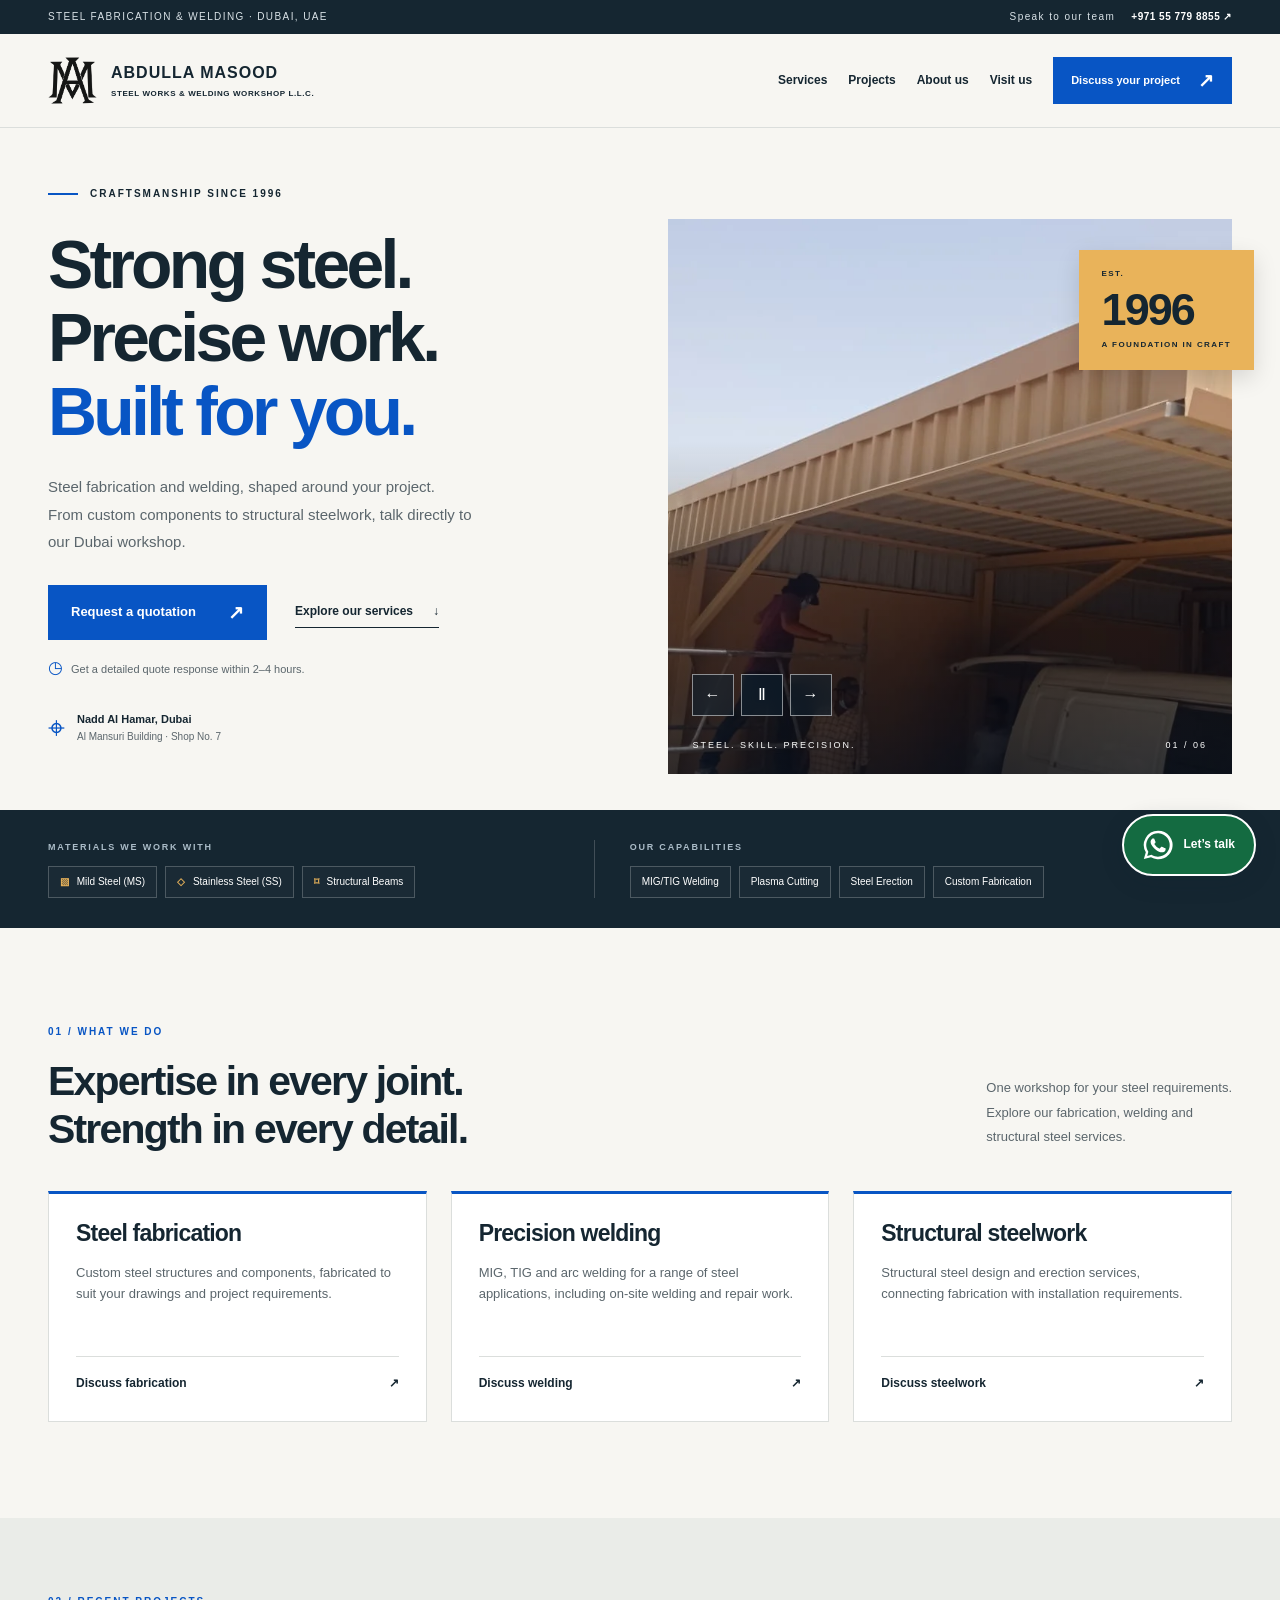
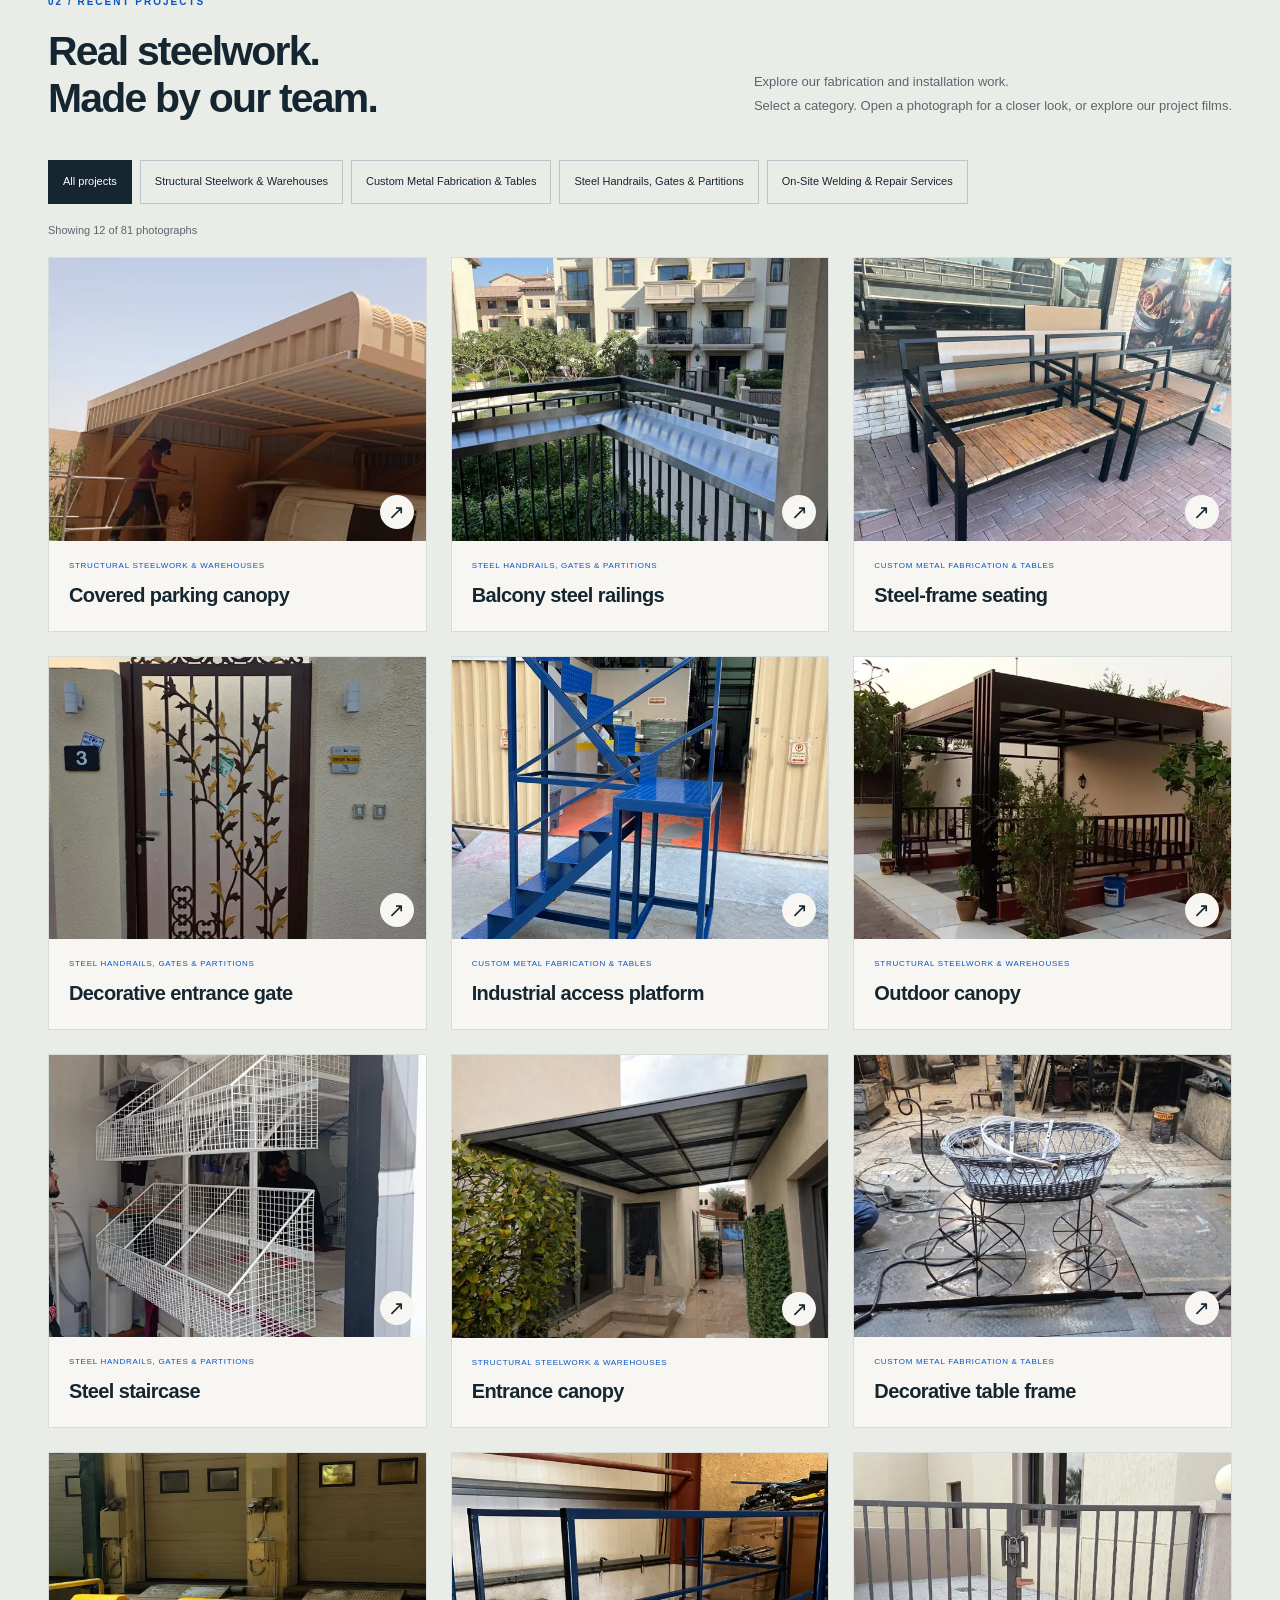
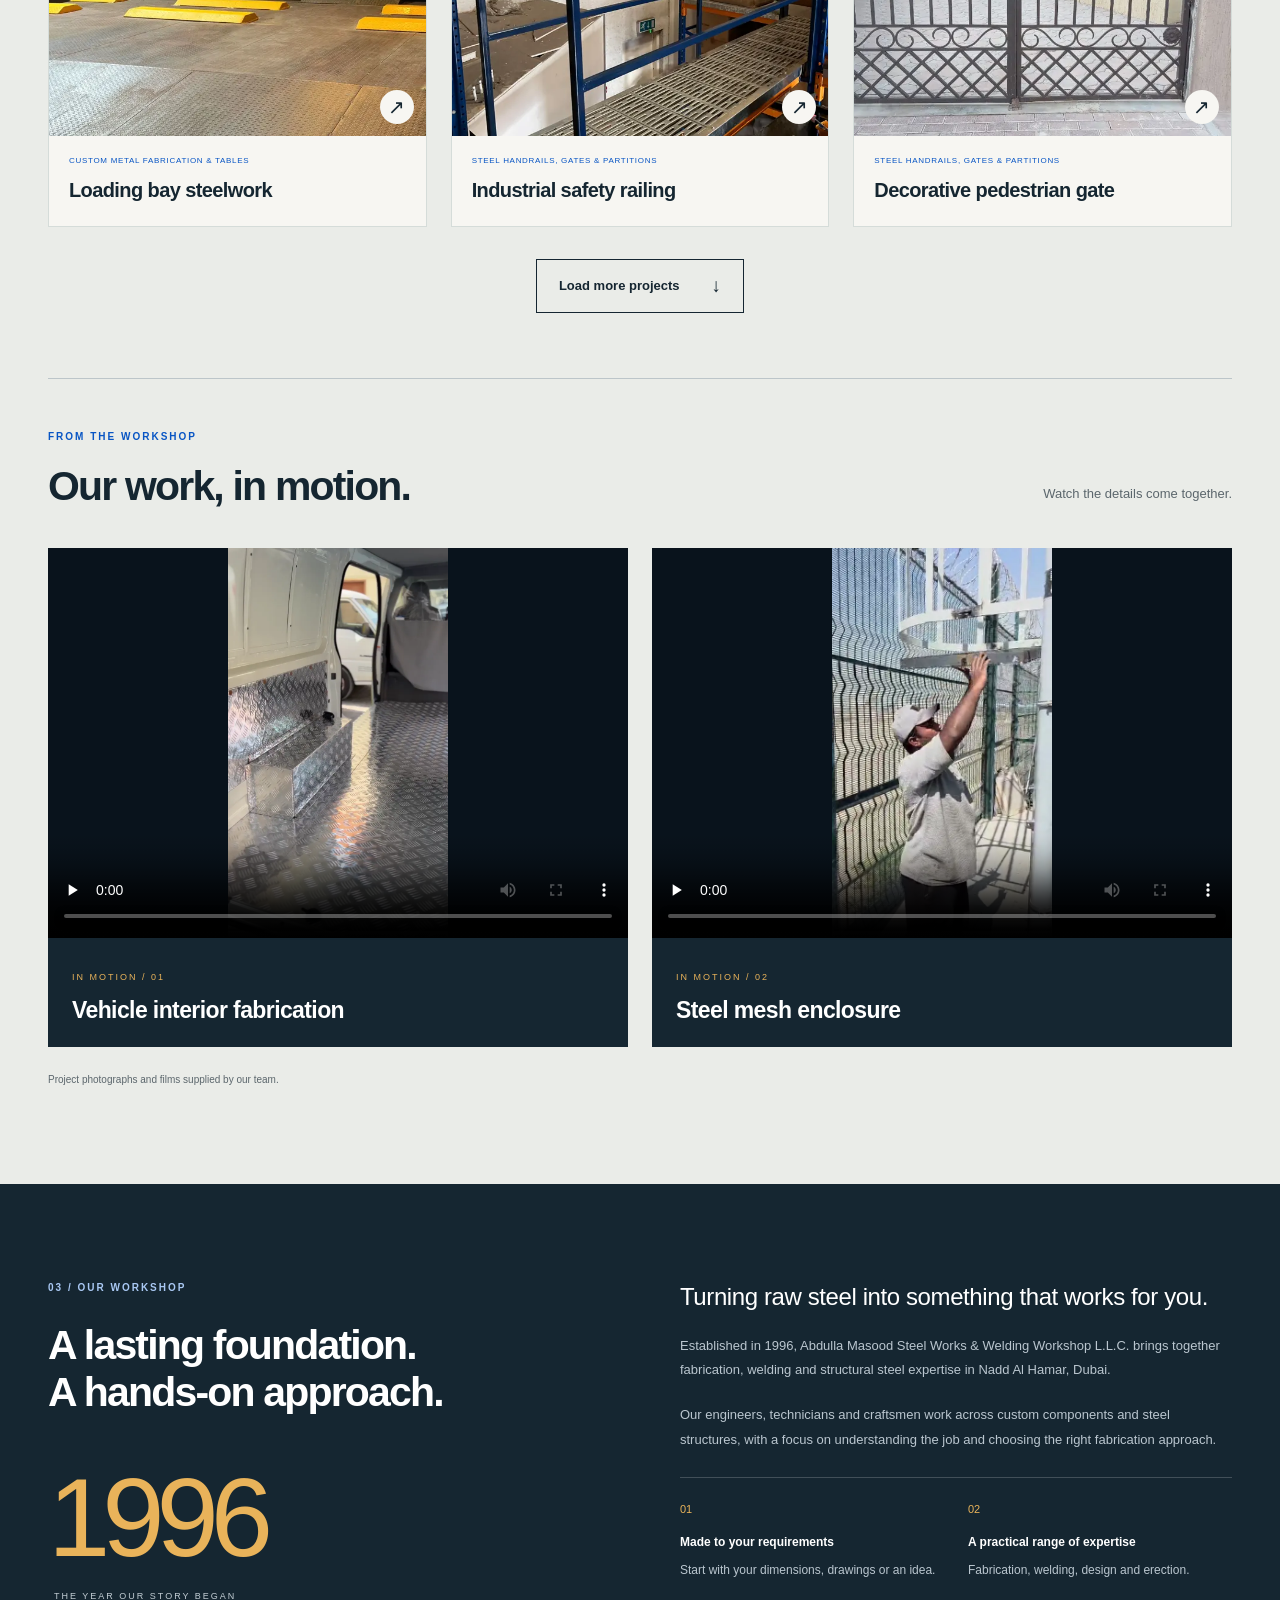
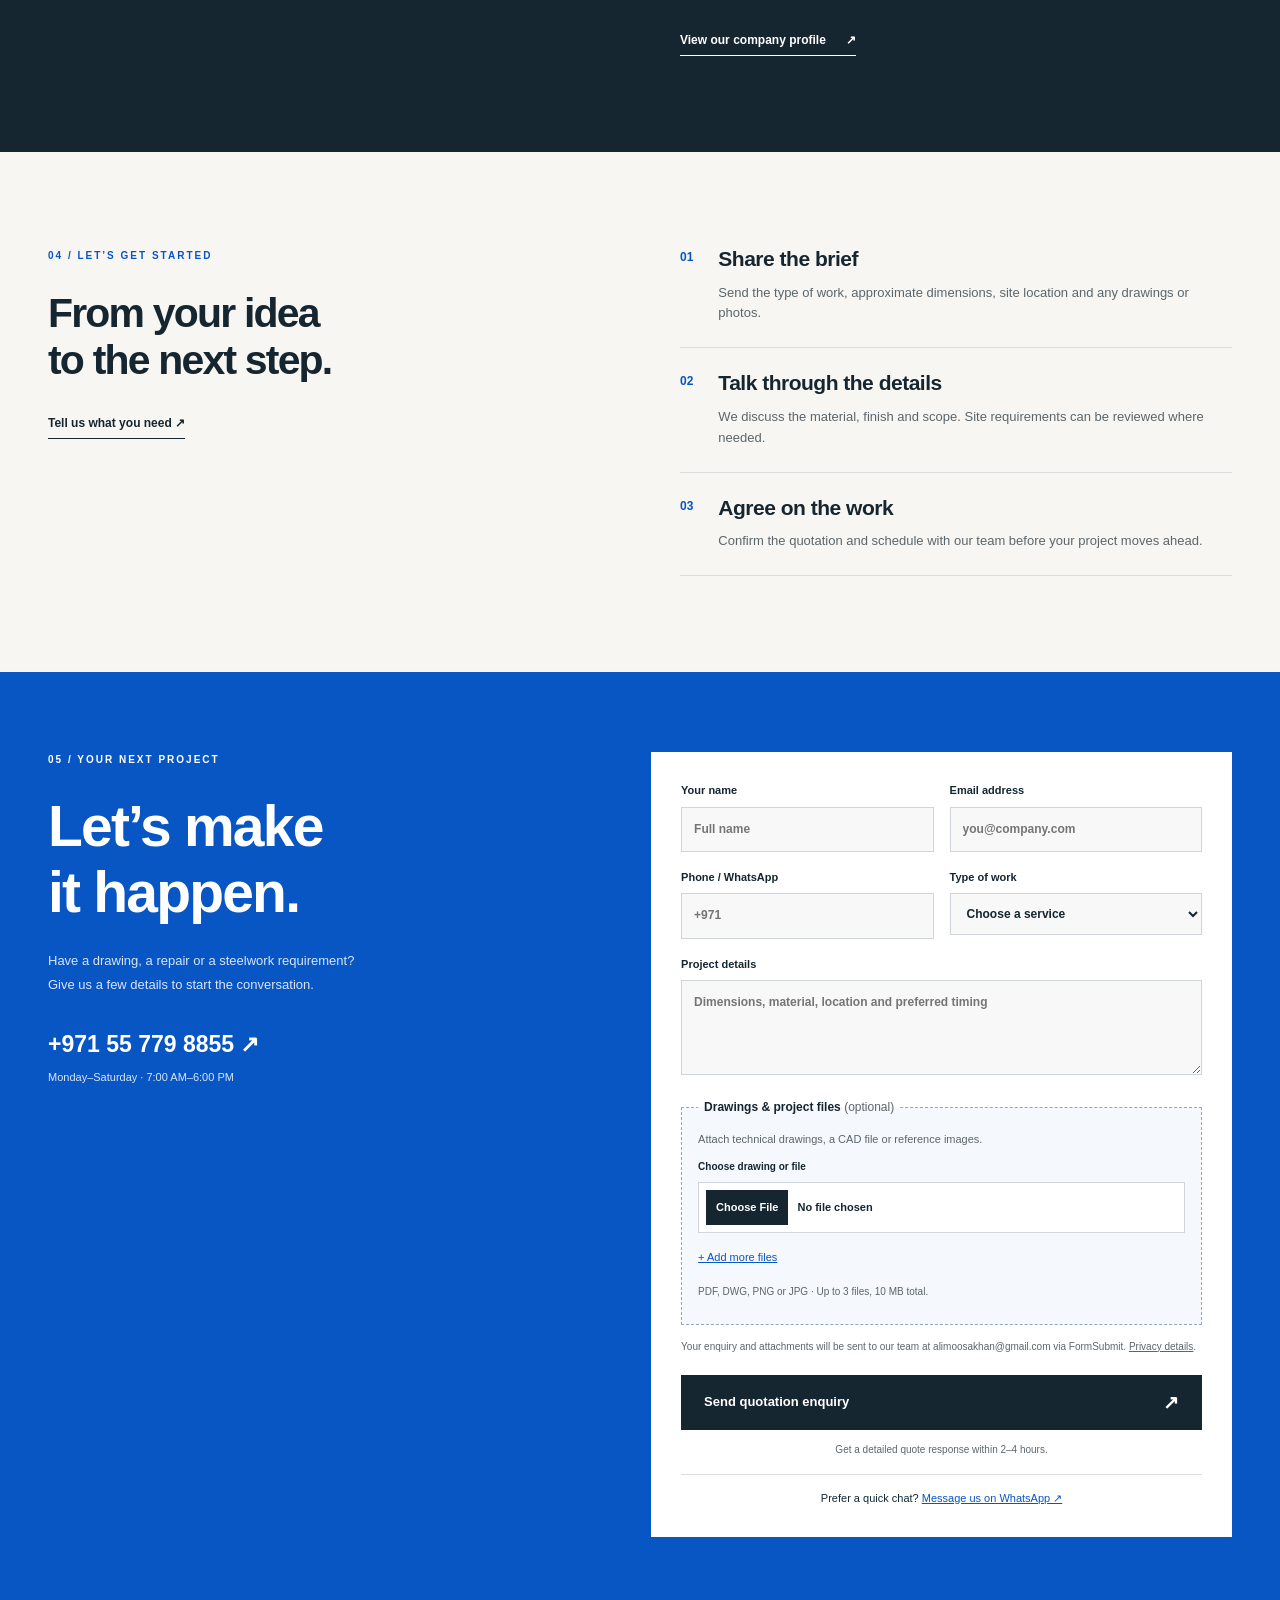
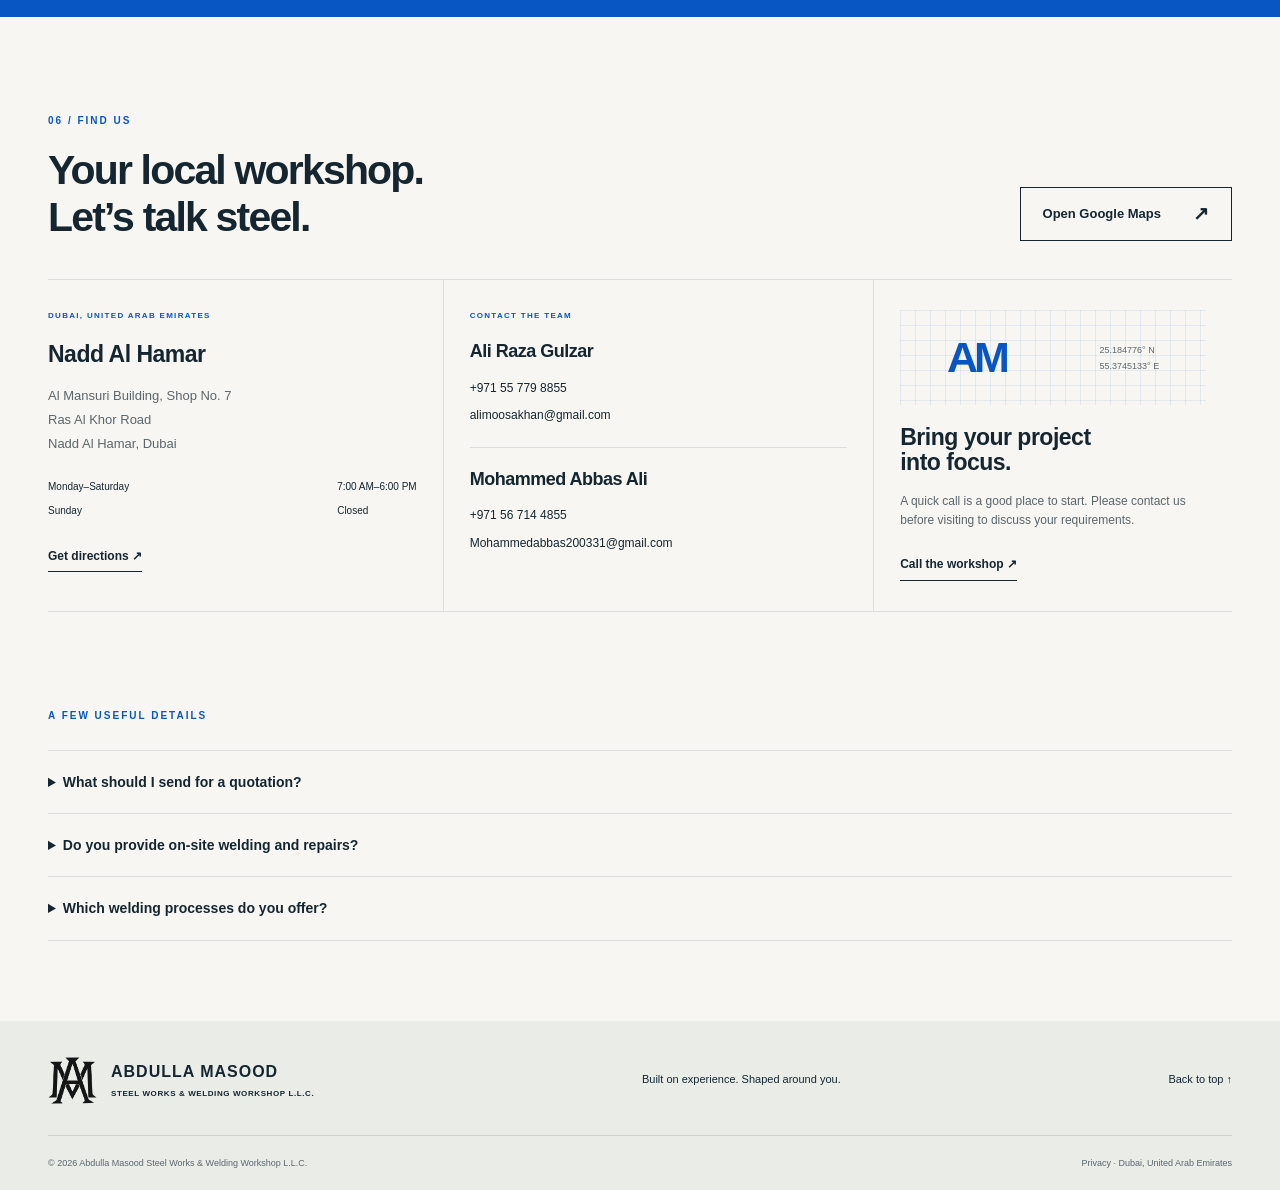
==== commit b8a03bd9: "Update index.html" ====
--- a/index.html
+++ b/index.html
@@ -14,6 +14,7 @@
   <link rel="stylesheet" href="styles.css?v=3">
   <script src="app.js?v=3" defer></script>
   <script type="application/ld+json">{"@context":"https://schema.org","@type":"LocalBusiness","name":"Abdulla Masood Steel Works & Welding Workshop L.L.C.","telephone":"+971557798855","email":"alimoosakhan@gmail.com","foundingDate":"1996","address":{"@type":"PostalAddress","streetAddress":"Al Mansuri Building, Shop No 7, Ras Al Khor Road, Nadd Al Hamar","addressLocality":"Dubai","addressCountry":"AE"},"geo":{"@type":"GeoCoordinates","latitude":25.184776,"longitude":55.3745133},"hasMap":"https://maps.app.goo.gl/dVoTqFdna1GyqknK7","openingHoursSpecification":[{"@type":"OpeningHoursSpecification","dayOfWeek":["Monday","Tuesday","Wednesday","Thursday","Friday","Saturday"],"opens":"07:00","closes":"18:00"}]}</script>
+<script defer src="/_vercel/insights/script.js"></script>
 </head>
 <body>
 <a class="skip" href="#main">Skip to content</a>
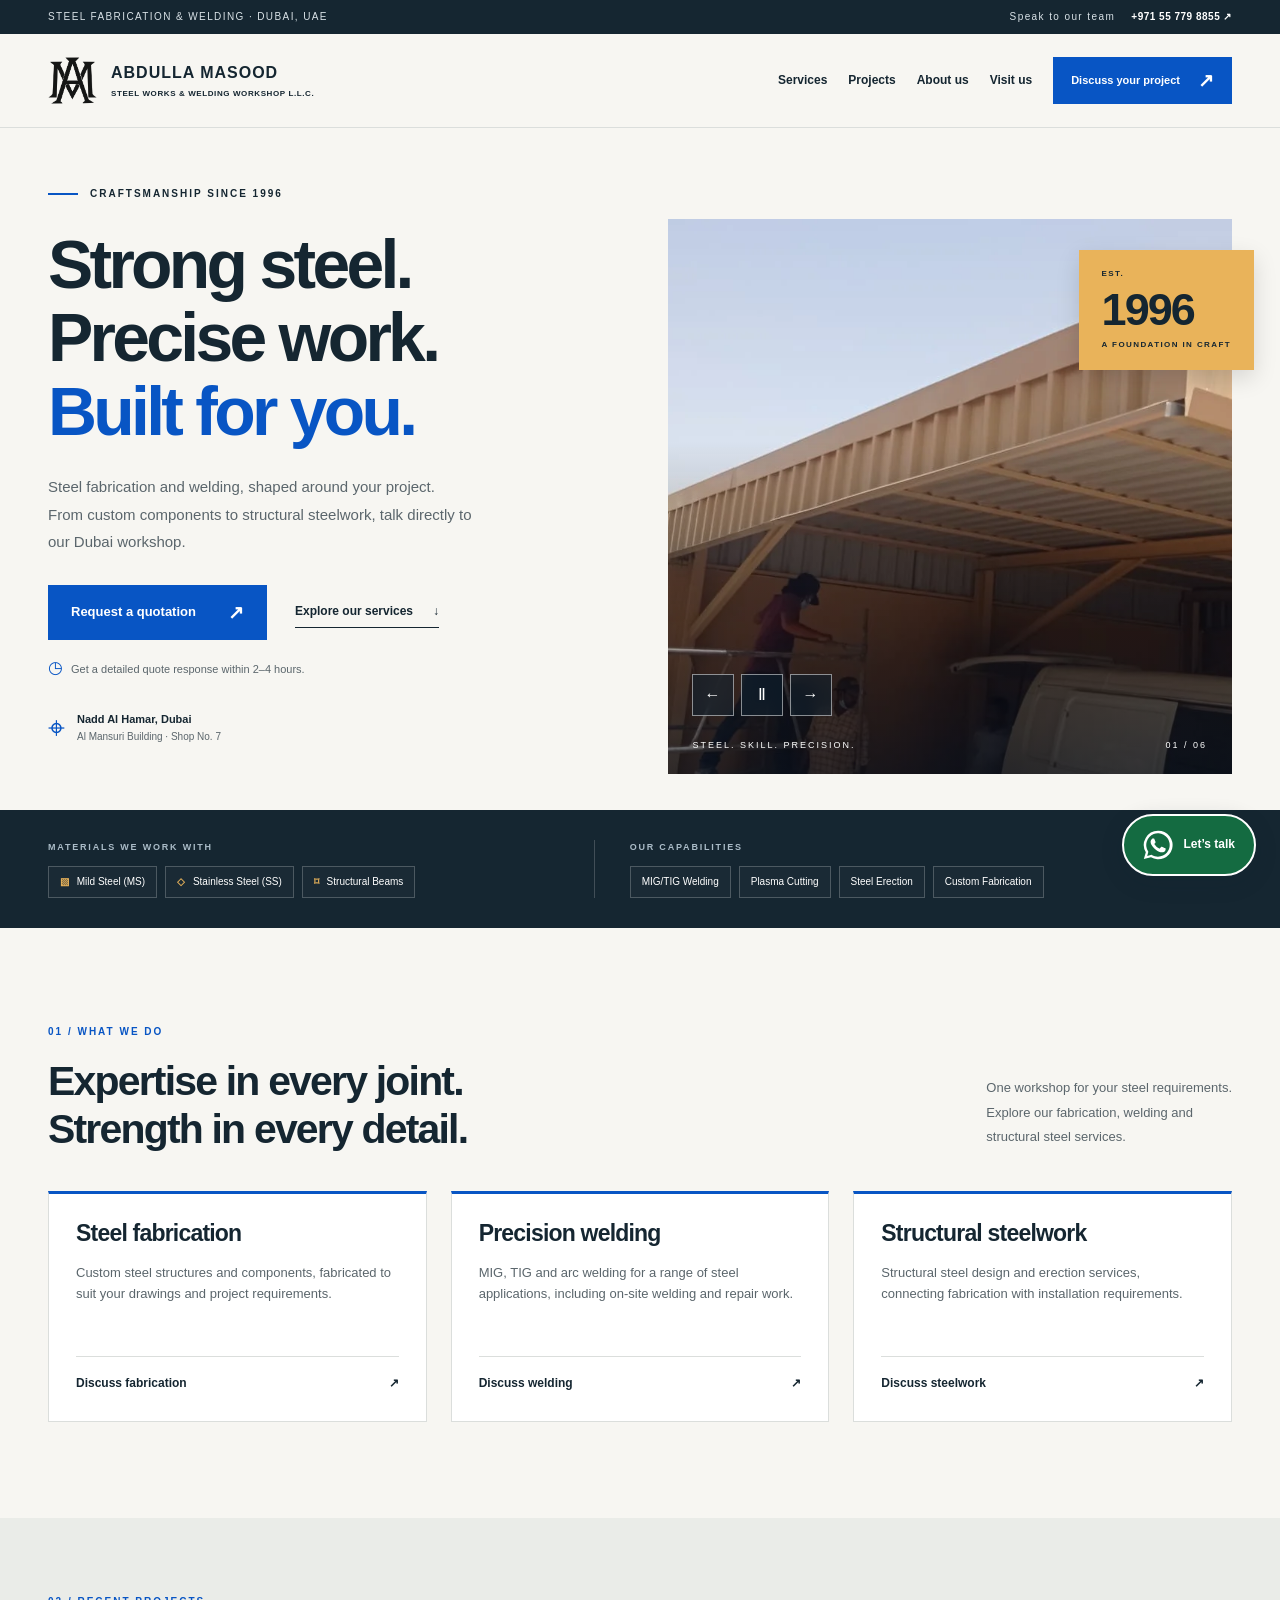
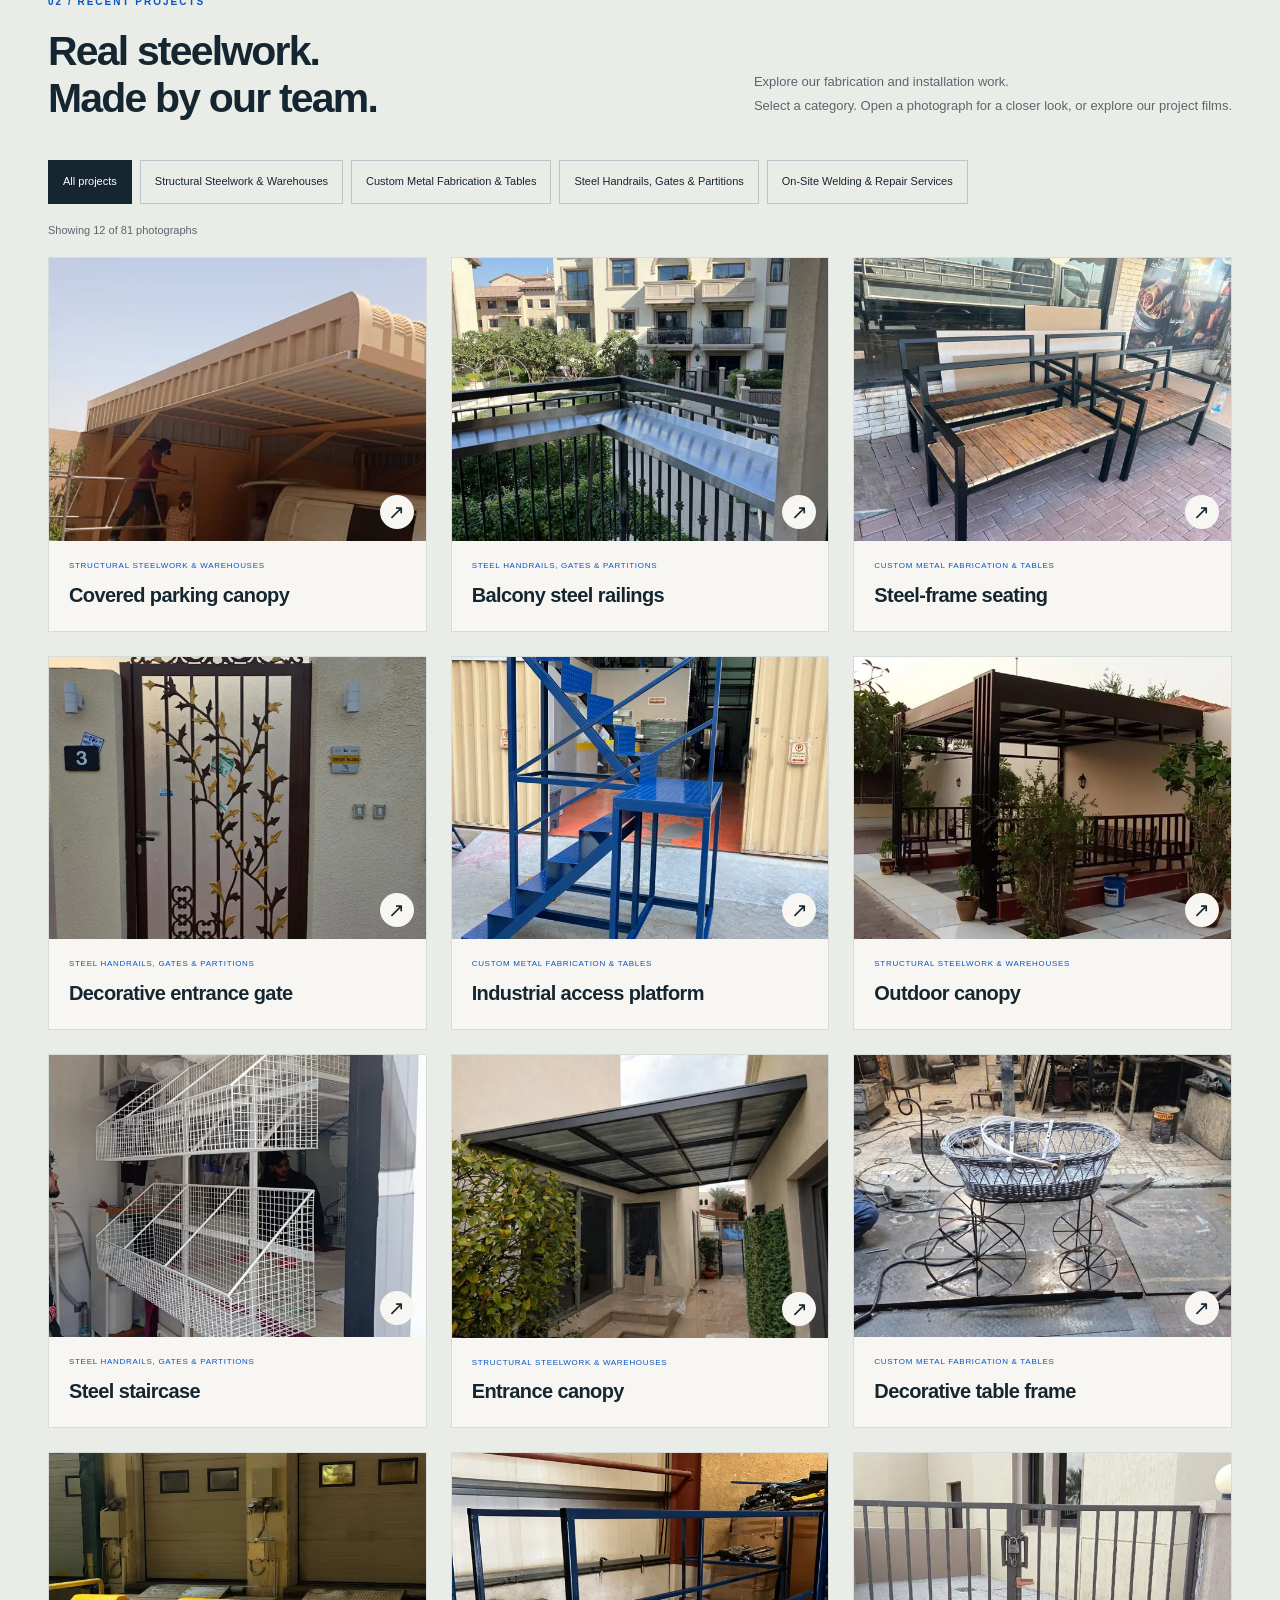
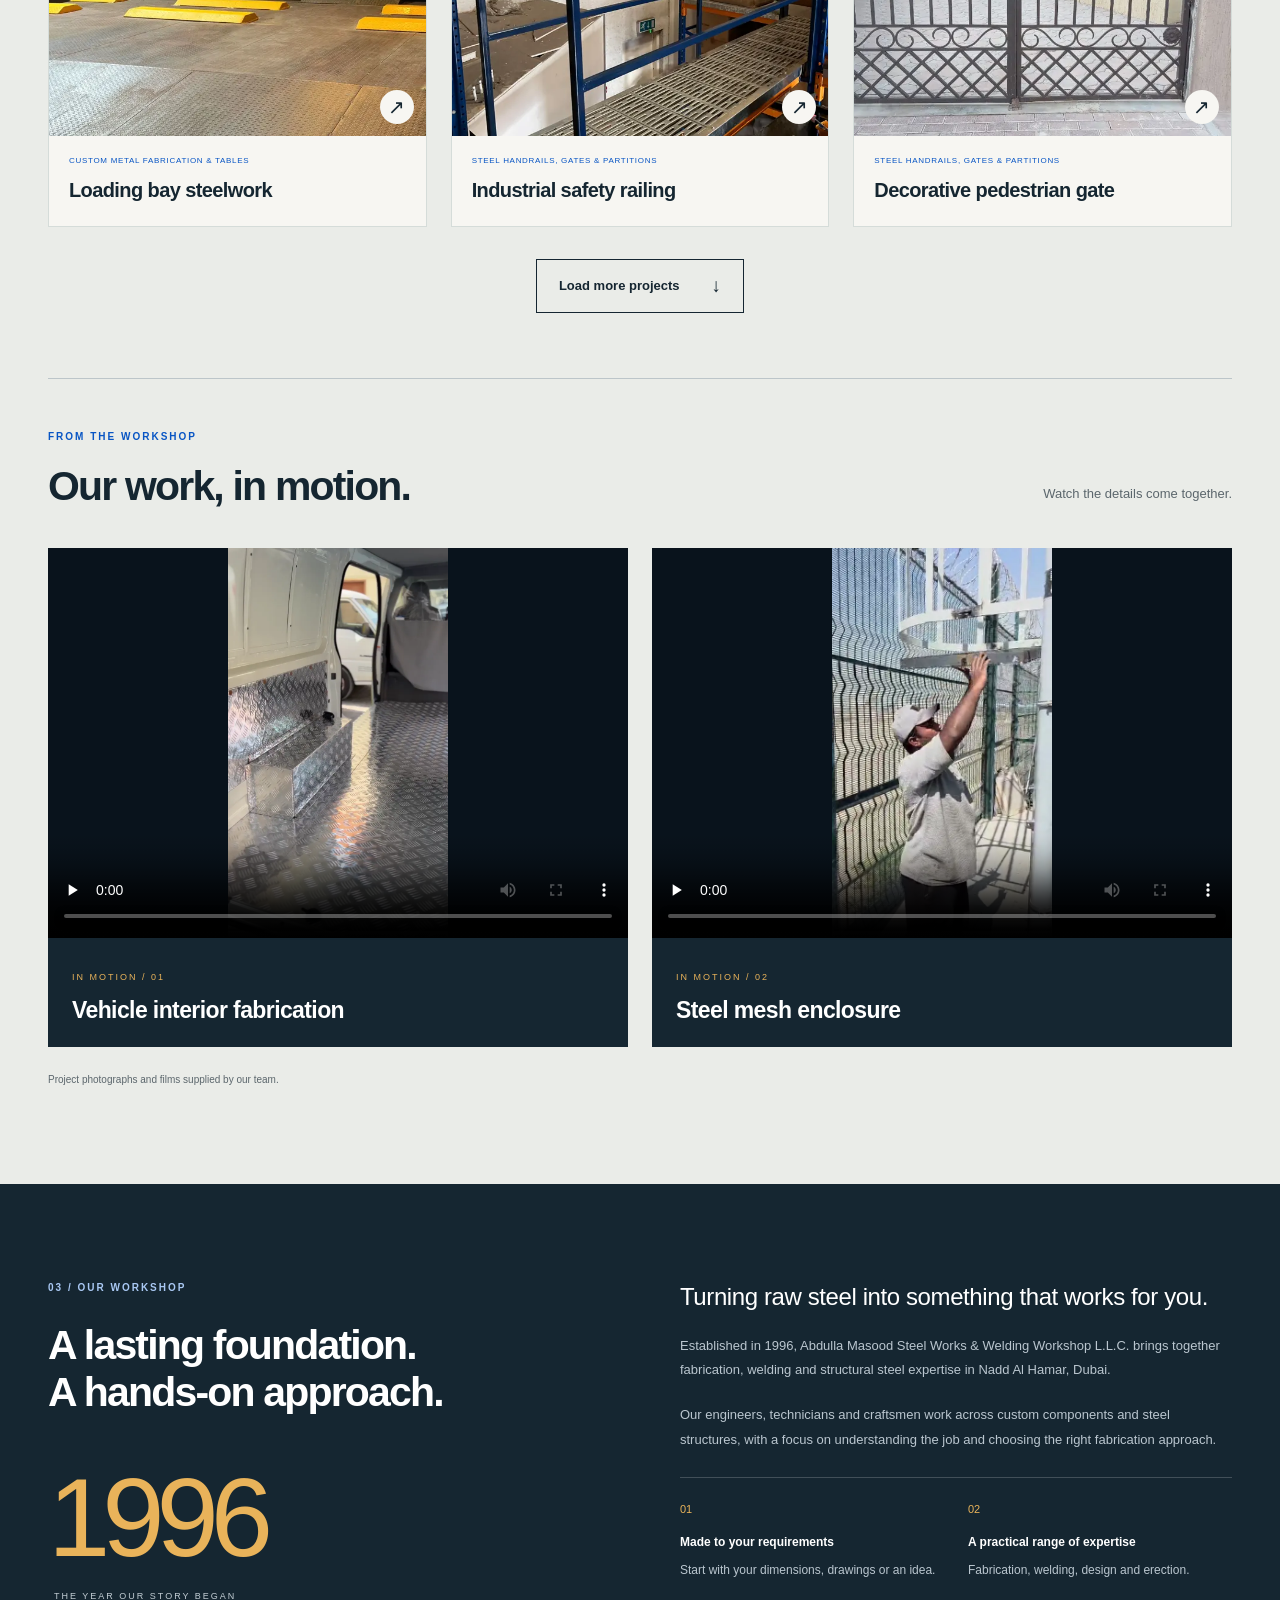
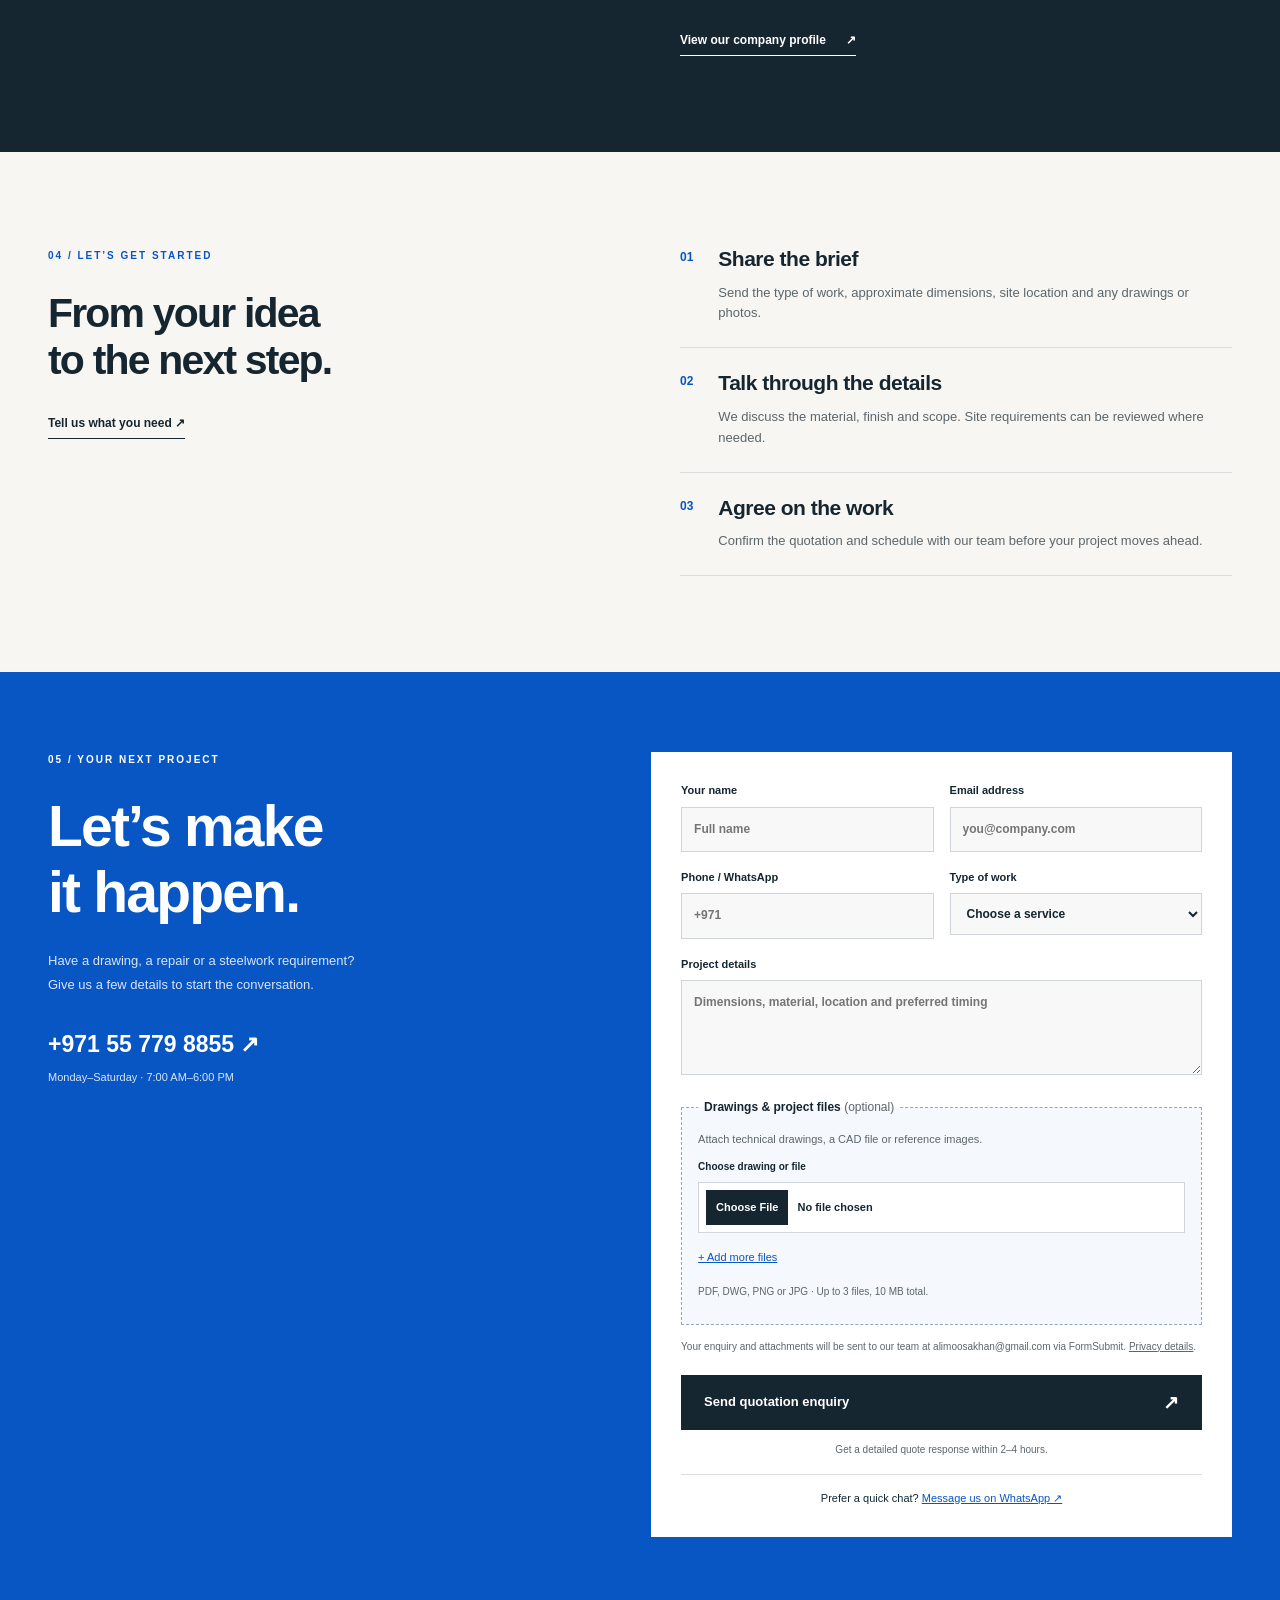
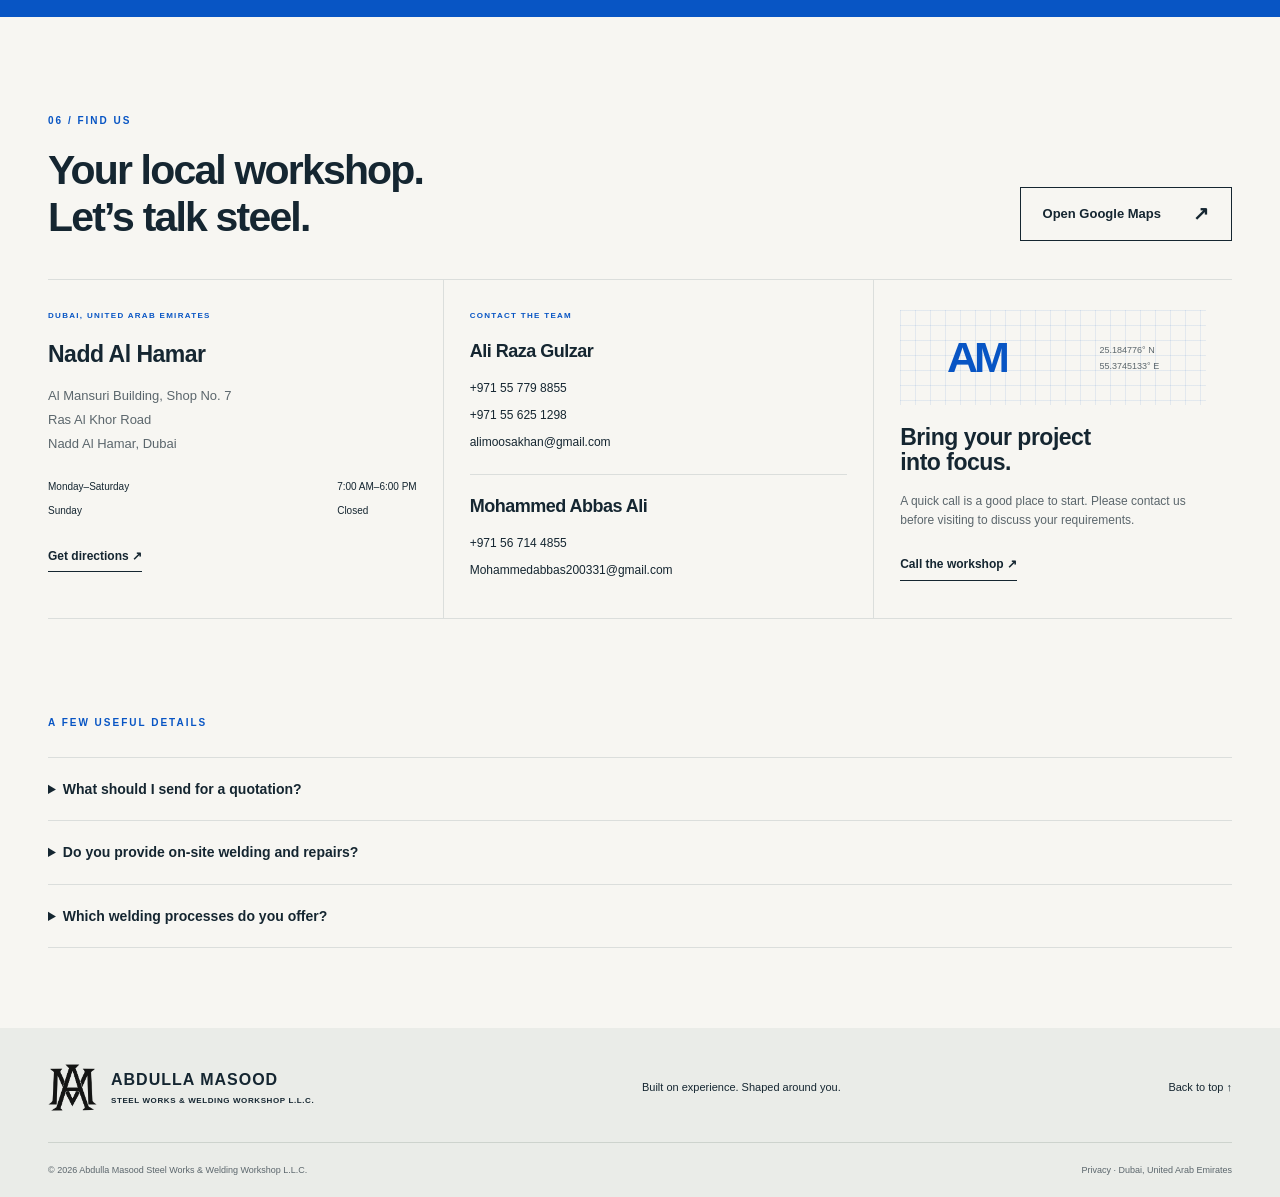
==== commit 4b0a6d26: "Add files via upload" ====
--- a/index.html
+++ b/index.html
@@ -14,7 +14,6 @@
   <link rel="stylesheet" href="styles.css?v=3">
   <script src="app.js?v=3" defer></script>
   <script type="application/ld+json">{"@context":"https://schema.org","@type":"LocalBusiness","name":"Abdulla Masood Steel Works & Welding Workshop L.L.C.","telephone":"+971557798855","email":"alimoosakhan@gmail.com","foundingDate":"1996","address":{"@type":"PostalAddress","streetAddress":"Al Mansuri Building, Shop No 7, Ras Al Khor Road, Nadd Al Hamar","addressLocality":"Dubai","addressCountry":"AE"},"geo":{"@type":"GeoCoordinates","latitude":25.184776,"longitude":55.3745133},"hasMap":"https://maps.app.goo.gl/dVoTqFdna1GyqknK7","openingHoursSpecification":[{"@type":"OpeningHoursSpecification","dayOfWeek":["Monday","Tuesday","Wednesday","Thursday","Friday","Saturday"],"opens":"07:00","closes":"18:00"}]}</script>
-<script defer src="/_vercel/insights/script.js"></script>
 </head>
 <body>
 <a class="skip" href="#main">Skip to content</a>
@@ -45,7 +44,7 @@
 <label for="project-details">Project details<textarea id="project-details" name="message" rows="3" maxlength="3000" required placeholder="Dimensions, material, location and preferred timing"></textarea></label>
 <fieldset class="upload-zone"><legend>Drawings & project files <span>(optional)</span></legend><p>Attach technical drawings, a CAD file or reference images.</p><label for="drawing-1" class="file-label">Choose drawing or file<input id="drawing-1" type="file" name="attachment" accept=".pdf,.dwg,.png,.jpg,.jpeg" aria-describedby="upload-help upload-error"></label><div id="extra-files" hidden><label for="drawing-2" class="file-label">Additional file<input id="drawing-2" type="file" name="attachment2" accept=".pdf,.dwg,.png,.jpg,.jpeg" aria-describedby="upload-help upload-error"></label><label for="drawing-3" class="file-label">Additional file<input id="drawing-3" type="file" name="attachment3" accept=".pdf,.dwg,.png,.jpg,.jpeg" aria-describedby="upload-help upload-error"></label></div><button id="add-files" type="button" class="add-files" aria-expanded="false" aria-controls="extra-files">+ Add more files</button><p id="upload-help">PDF, DWG, PNG or JPG · Up to 3 files, 10 MB total.</p><p id="upload-error" class="field-error" role="alert"></p><p id="file-summary" role="status"></p></fieldset>
 <p class="form-help">Your enquiry and attachments will be sent to our team at alimoosakhan@gmail.com via FormSubmit. <a href="privacy.html">Privacy details</a>.</p><button class="button quote-submit" type="submit">Send quotation enquiry <span>↗</span></button><p class="form-response">Get a detailed quote response within 2–4 hours.</p><p class="whatsapp-alternative">Prefer a quick chat? <a href="https://wa.me/971557798855?text=Hello%2C%20I%20would%20like%20a%20quotation%20for%20steelwork." target="_blank" rel="noopener">Message us on WhatsApp ↗</a></p><noscript><p>Attachments must be PDF, DWG, PNG or JPG and total no more than 10 MB.</p></noscript></form></div></section>
-<section class="section wrap" id="contact"><div class="section-head"><div><p class="eyebrow blue">06 / FIND US</p><h2>Your local workshop.<br>Let’s talk steel.</h2></div><a class="button outline" href="https://maps.app.goo.gl/dVoTqFdna1GyqknK7" target="_blank" rel="noopener">Open Google Maps <span>↗</span></a></div><div class="contact-grid"><div class="address-panel"><span class="eyebrow blue">DUBAI, UNITED ARAB EMIRATES</span><h3>Nadd Al Hamar</h3><address>Al Mansuri Building, Shop No. 7<br>Ras Al Khor Road<br>Nadd Al Hamar, Dubai</address><div class="hours"><span>Monday–Saturday</span><b>7:00 AM–6:00 PM</b><span>Sunday</span><b>Closed</b></div><a class="text-link" href="https://maps.app.goo.gl/dVoTqFdna1GyqknK7" target="_blank" rel="noopener">Get directions ↗</a></div><div class="contact-person"><p class="eyebrow blue">CONTACT THE TEAM</p><h3>Ali Raza Gulzar</h3><a href="tel:+971557798855">+971 55 779 8855</a><a href="mailto:alimoosakhan@gmail.com">alimoosakhan@gmail.com</a><hr><h3>Mohammed Abbas Ali</h3><a href="tel:+971567144855">+971 56 714 4855</a><a href="mailto:Mohammedabbas200331@gmail.com">Mohammedabbas200331@gmail.com</a></div><div class="contact-note"><div class="grid-art" aria-hidden="true"><span>AM</span><i>25.184776° N<br>55.3745133° E</i></div><h3>Bring your project<br>into focus.</h3><p>A quick call is a good place to start. Please contact us before visiting to discuss your requirements.</p><a class="text-link" href="tel:+971557798855">Call the workshop ↗</a></div></div></section>
+<section class="section wrap" id="contact"><div class="section-head"><div><p class="eyebrow blue">06 / FIND US</p><h2>Your local workshop.<br>Let’s talk steel.</h2></div><a class="button outline" href="https://maps.app.goo.gl/dVoTqFdna1GyqknK7" target="_blank" rel="noopener">Open Google Maps <span>↗</span></a></div><div class="contact-grid"><div class="address-panel"><span class="eyebrow blue">DUBAI, UNITED ARAB EMIRATES</span><h3>Nadd Al Hamar</h3><address>Al Mansuri Building, Shop No. 7<br>Ras Al Khor Road<br>Nadd Al Hamar, Dubai</address><div class="hours"><span>Monday–Saturday</span><b>7:00 AM–6:00 PM</b><span>Sunday</span><b>Closed</b></div><a class="text-link" href="https://maps.app.goo.gl/dVoTqFdna1GyqknK7" target="_blank" rel="noopener">Get directions ↗</a></div><div class="contact-person"><p class="eyebrow blue">CONTACT THE TEAM</p><h3>Ali Raza Gulzar</h3><a href="tel:+971557798855">+971 55 779 8855</a><a href="tel:+971556251298">+971 55 625 1298</a><a href="mailto:alimoosakhan@gmail.com">alimoosakhan@gmail.com</a><hr><h3>Mohammed Abbas Ali</h3><a href="tel:+971567144855">+971 56 714 4855</a><a href="mailto:Mohammedabbas200331@gmail.com">Mohammedabbas200331@gmail.com</a></div><div class="contact-note"><div class="grid-art" aria-hidden="true"><span>AM</span><i>25.184776° N<br>55.3745133° E</i></div><h3>Bring your project<br>into focus.</h3><p>A quick call is a good place to start. Please contact us before visiting to discuss your requirements.</p><a class="text-link" href="tel:+971557798855">Call the workshop ↗</a></div></div></section>
 <section class="wrap faq"><p class="eyebrow blue">A FEW USEFUL DETAILS</p><details><summary>What should I send for a quotation?</summary><p>Send your dimensions, preferred material and finish, site location and any drawings or reference photos. The team will discuss anything else needed to assess the work.</p></details><details><summary>Do you provide on-site welding and repairs?</summary><p>Yes. On-site welding and repair solutions are included in our services. Contact the workshop to discuss your location, access and the work required.</p></details><details><summary>Which welding processes do you offer?</summary><p>Our company profile lists MIG, TIG and arc welding. The appropriate process depends on the material and project requirements.</p></details></section>
 </main>
 <footer><div class="wrap footer-top"><a class="brand" href="#home"><img src="assets/logo.png" width="48" height="48" alt=""><span>ABDULLA MASOOD<small>STEEL WORKS & WELDING WORKSHOP L.L.C.</small></span></a><span>Built on experience. Shaped around you.</span><a href="#home">Back to top ↑</a></div><div class="wrap footer-bottom"><span>© <span id="year">2026</span> Abdulla Masood Steel Works & Welding Workshop L.L.C.</span><span><a href="privacy.html">Privacy</a> · Dubai, United Arab Emirates</span></div></footer>
